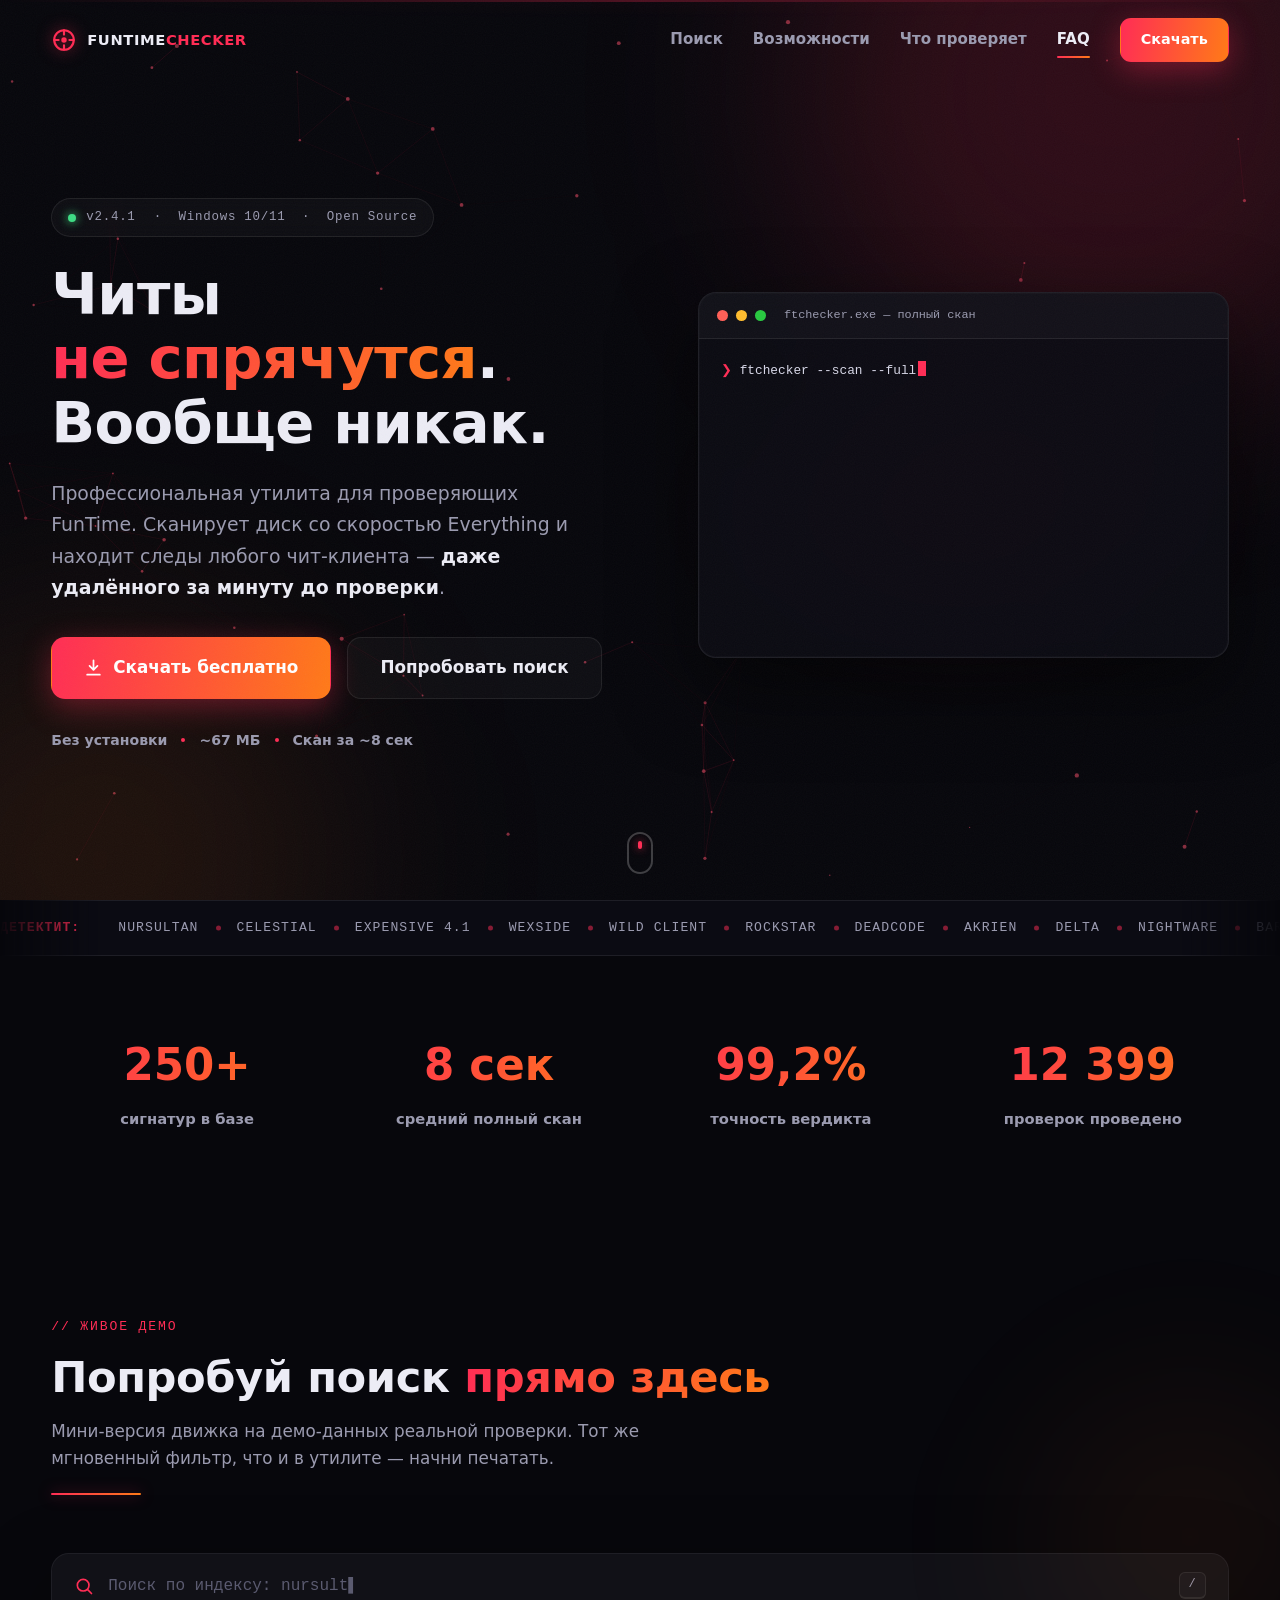
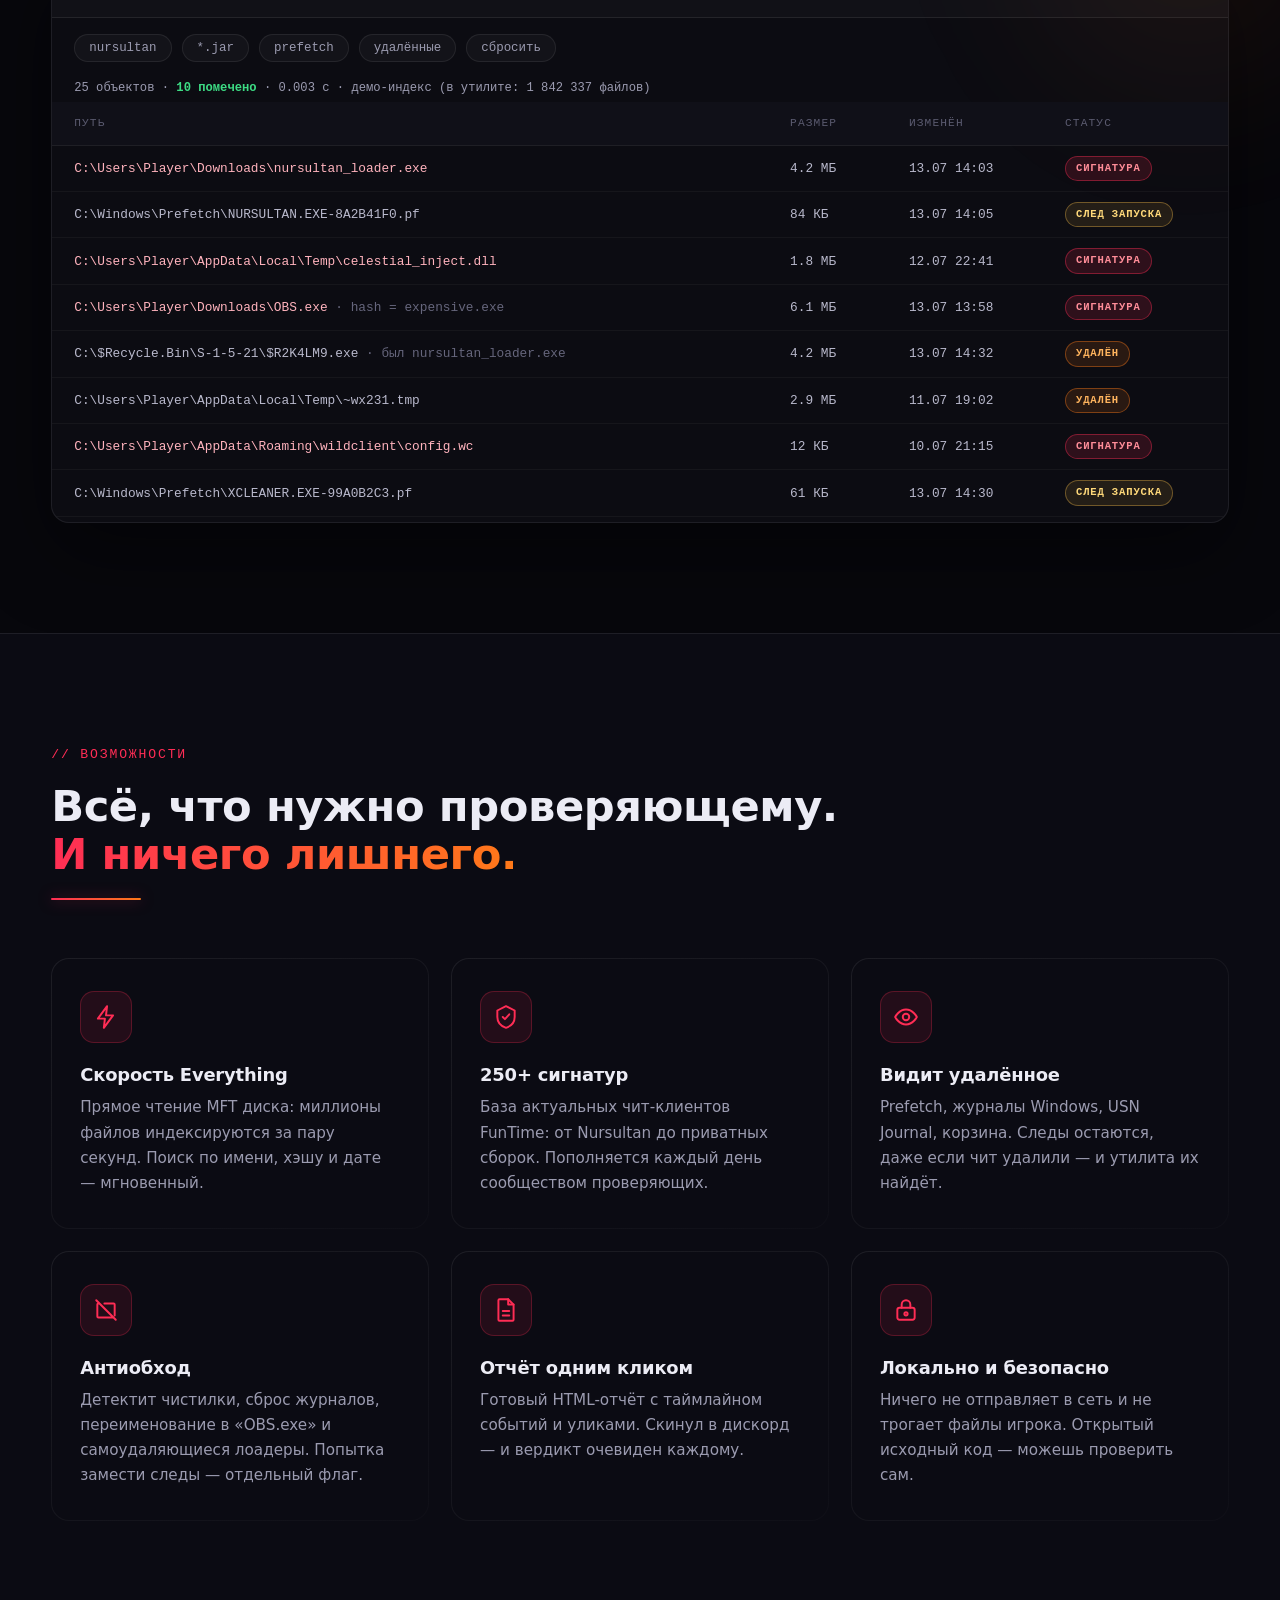
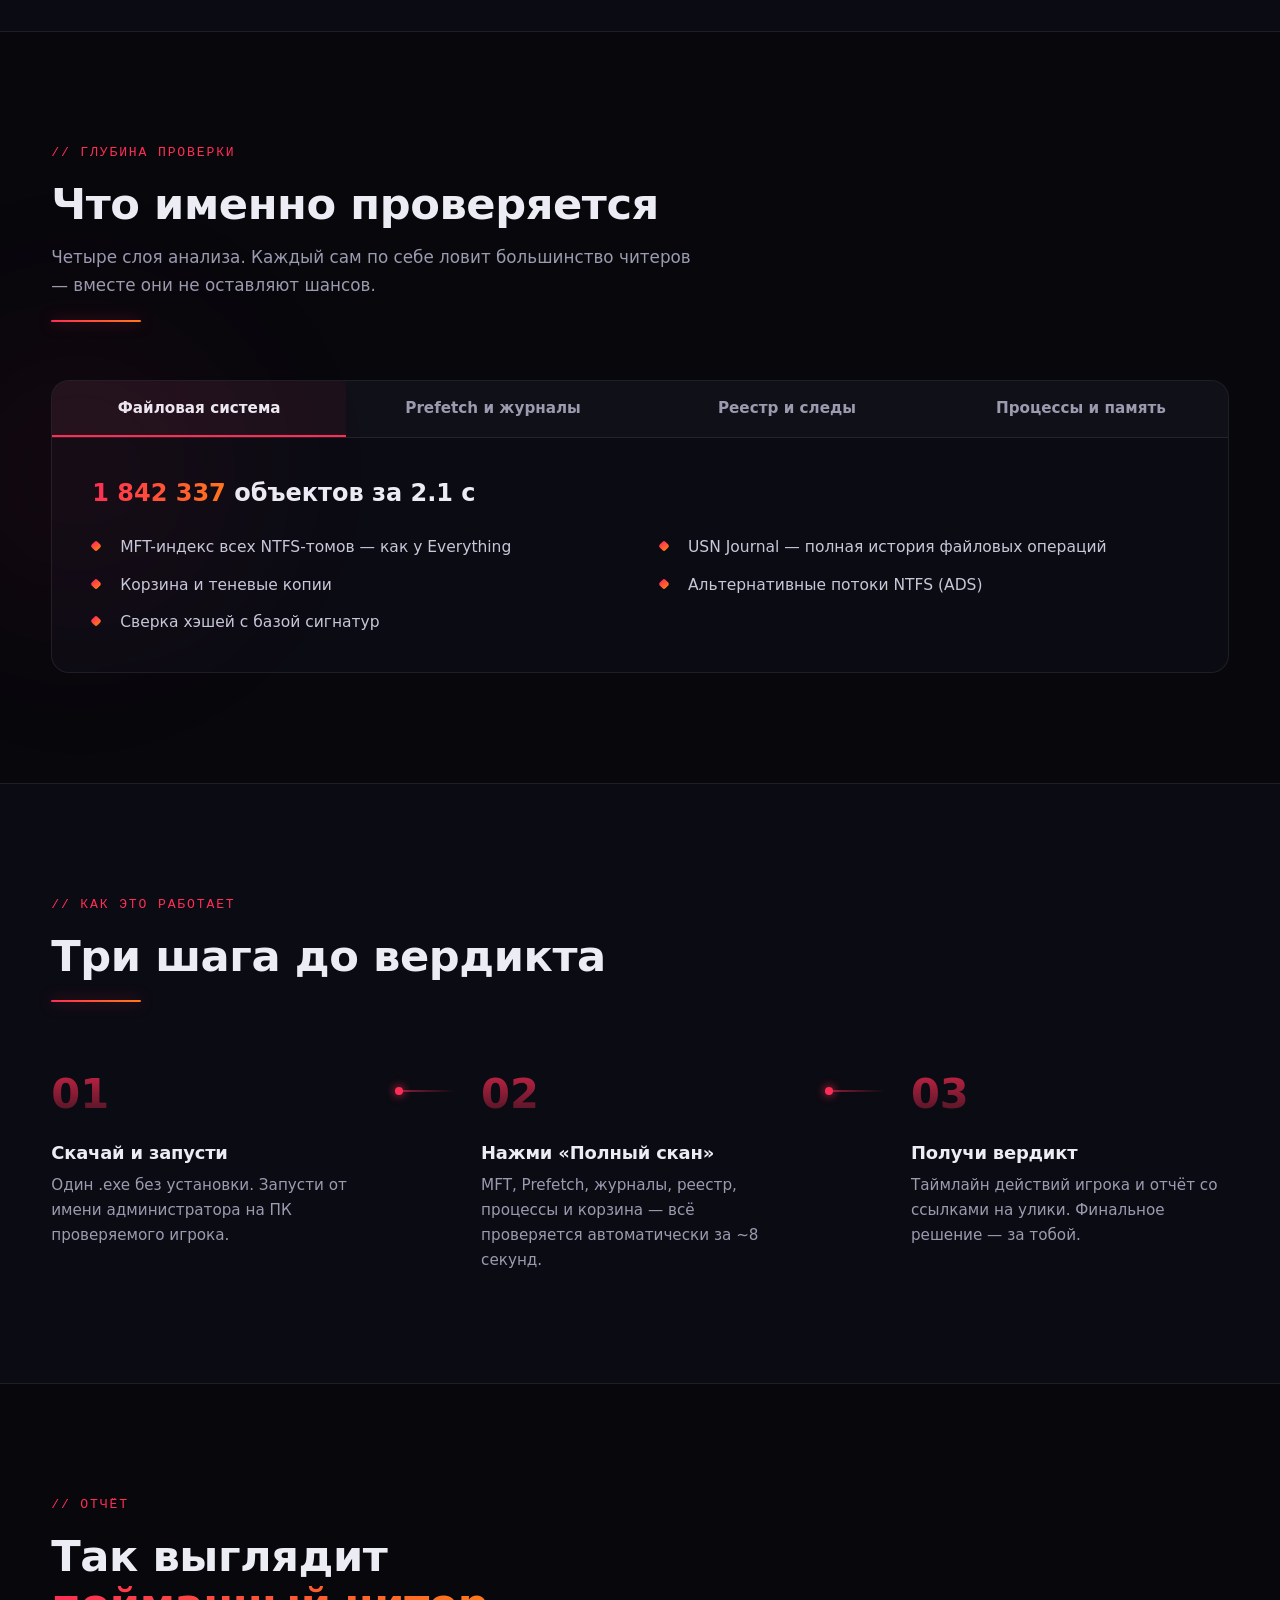
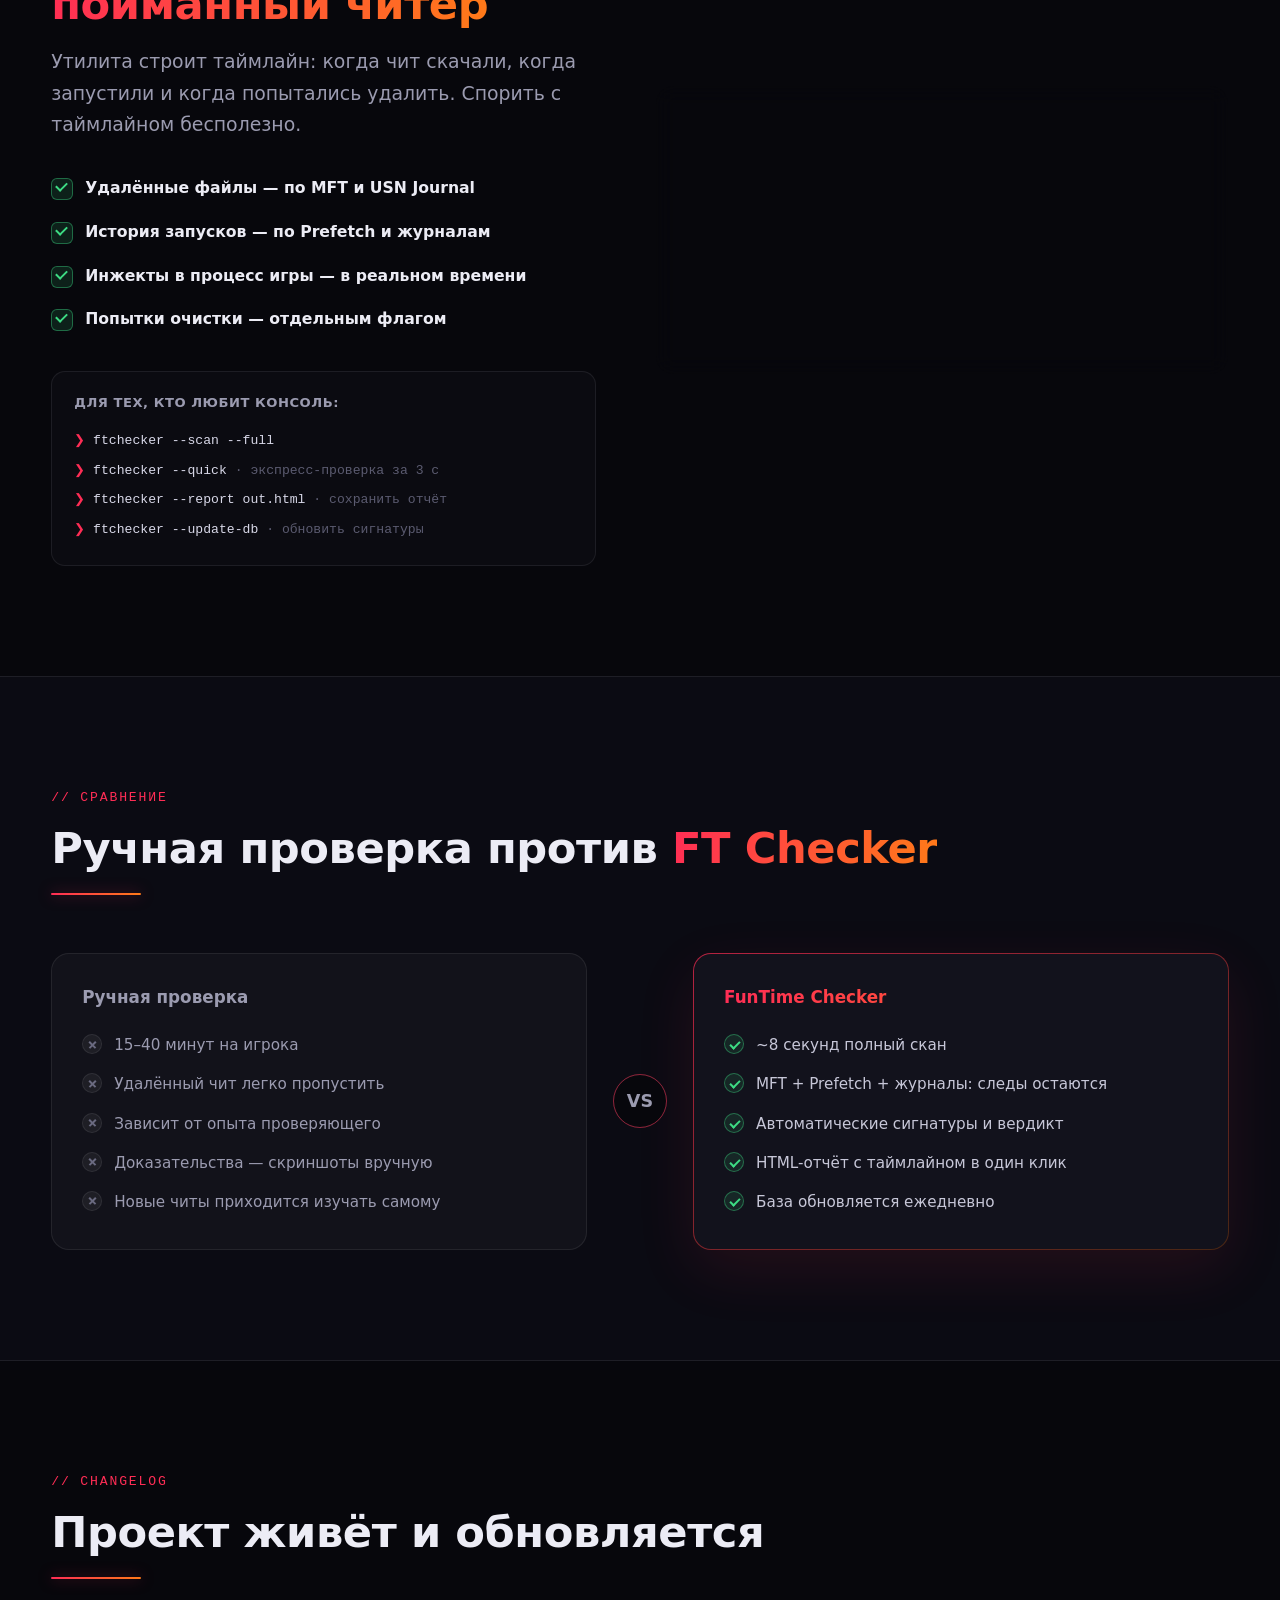
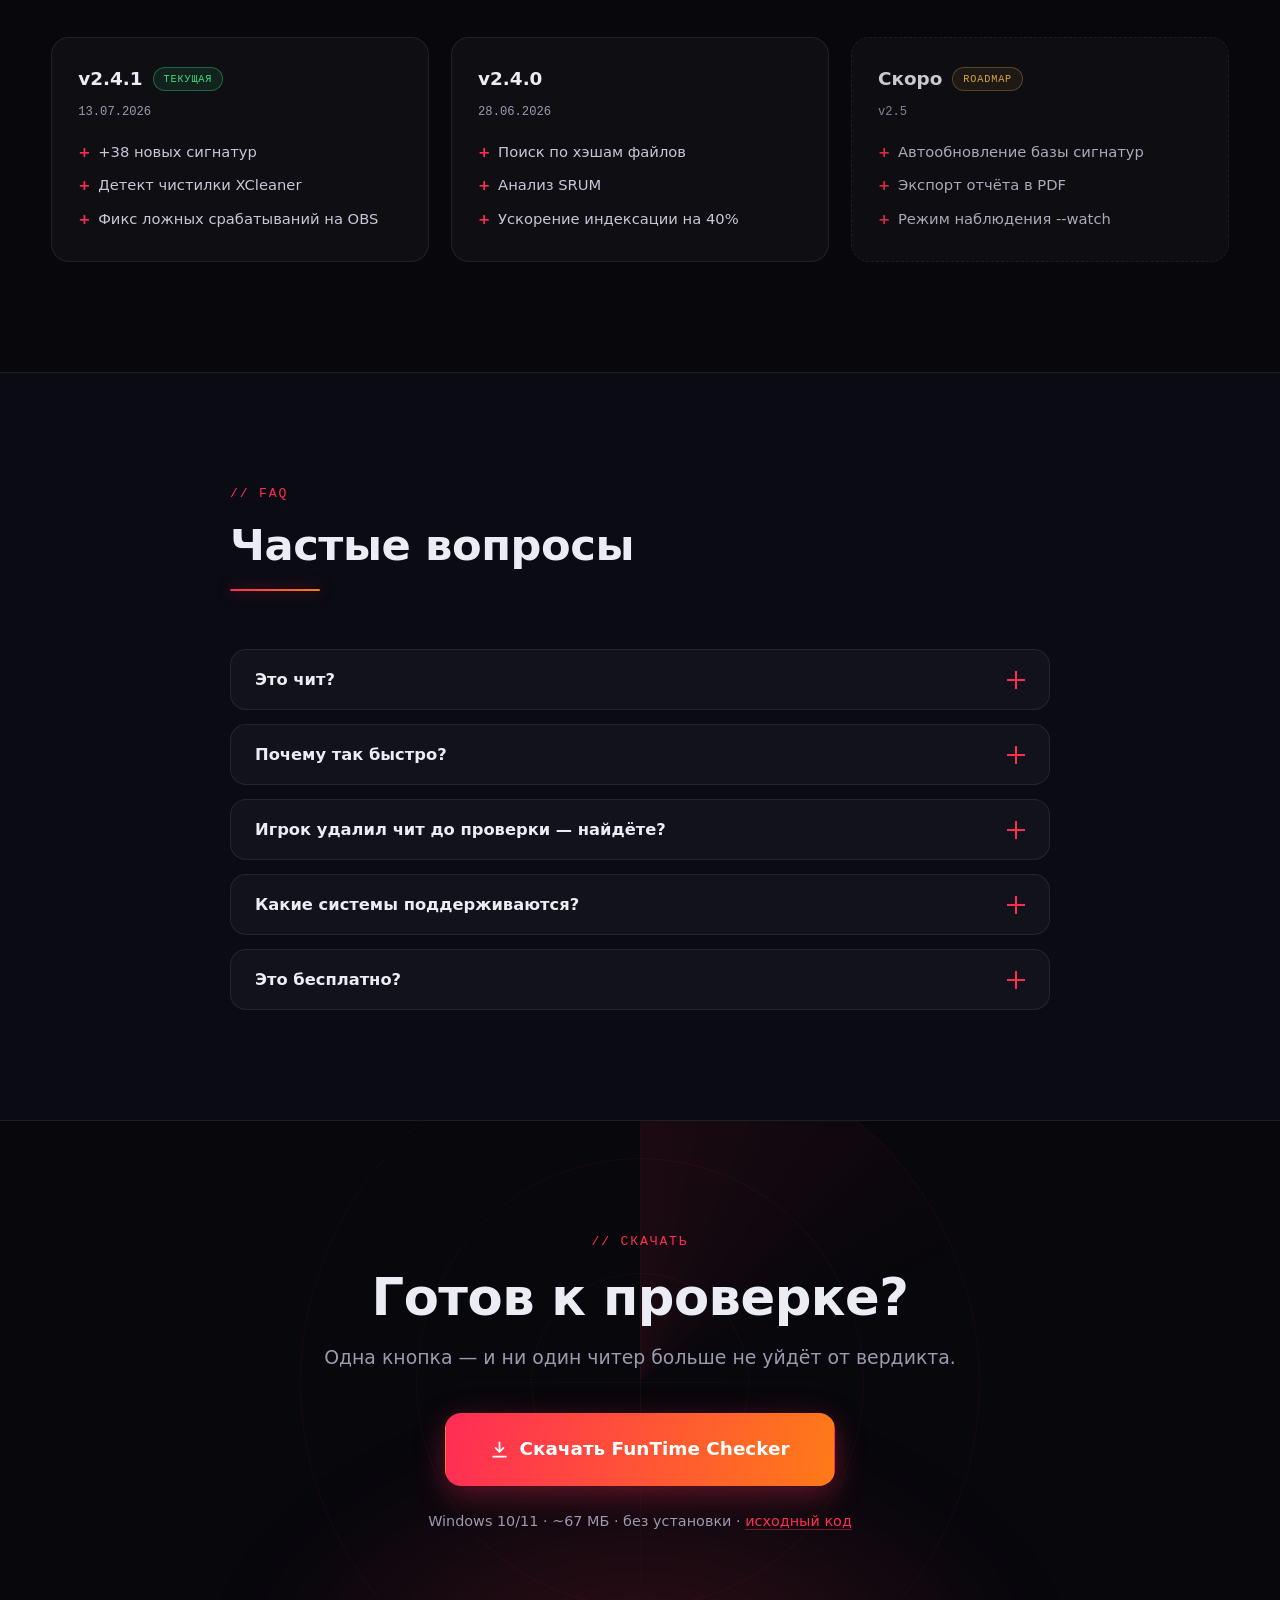
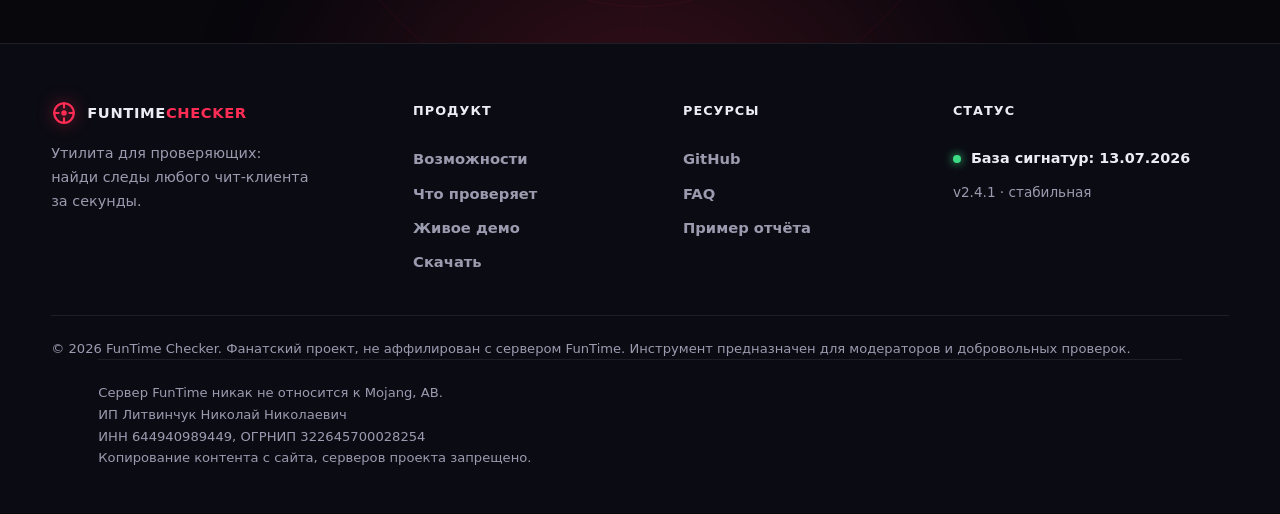
==== index.htm @ 8ea0e05b "Update index.htm" ====
﻿<!DOCTYPE html>
<html lang="ru">
<head>
  <meta charset="UTF-8">
  <meta name="viewport" content="width=device-width, initial-scale=1.0">
  <title>FunTime Checker — найди любой чит за секунды</title>
  <meta name="description" content="Профессиональная утилита для проверяющих FunTime. Сканирует диск со скоростью Everything и находит следы любого чит-клиента — даже удалённого.">
  <meta name="theme-color" content="#07070c">
  <meta property="og:title" content="FunTime Checker — найди любой чит за секунды">
  <meta property="og:description" content="Утилита для проверок на FunTime: MFT-индекс, Prefetch, журналы, 250+ сигнатур чит-клиентов. Полный скан за ~8 секунд.">
  <meta property="og:type" content="website">
  <meta name="twitter:card" content="summary">
  <meta name="twitter:title" content="FunTime Checker">
  <meta name="twitter:description" content="Найди любой чит за секунды. Утилита для проверяющих FunTime.">
  <link rel="icon" href="data:image/svg+xml,%3Csvg xmlns='http://www.w3.org/2000/svg' viewBox='0 0 24 24' fill='none' stroke='%23ff2d55' stroke-width='2'%3E%3Ccircle cx='12' cy='12' r='9'/%3E%3Cpath d='M12 3v4M12 17v4M3 12h4M17 12h4'/%3E%3Ccircle cx='12' cy='12' r='1.5' fill='%23ff2d55'/%3E%3C/svg%3E">
  <link rel="preconnect" href="https://fonts.googleapis.com">
  <link rel="preconnect" href="https://fonts.gstatic.com" crossorigin="">
  <link href="css2?family=Unbounded:wght@500;700;900&family=Manrope:wght@400;500;600;700;800&family=JetBrains+Mono:wght@400;600&display=swap" rel="stylesheet">
  <link rel="stylesheet" href="assets/style.css">
  <script type="application/ld+json">
  {
    "@context": "https://schema.org",
    "@type": "SoftwareApplication",
    "name": "FunTime Checker",
    "operatingSystem": "Windows 10, Windows 11",
    "applicationCategory": "SecurityApplication",
    "offers": { "@type": "Offer", "price": "0", "priceCurrency": "USD" },
    "description": "Утилита для проверяющих FunTime: мгновенный поиск следов чит-клиентов по MFT, Prefetch, журналам Windows и реестру."
  }
  </script>
</head>
<body>

  <div class="progress" id="progress" aria-hidden="true"></div>
  <div class="cursor-glow" id="cursorGlow" aria-hidden="true"></div>
  <div class="noise" aria-hidden="true"></div>

  <!-- ================= NAV ================= -->
  <header class="nav" id="nav">
    <div class="container nav-inner">
      <a href="#top" class="logo" aria-label="FunTime Checker — на главную">
        <svg viewbox="0 0 24 24" fill="none" stroke="currentColor" stroke-width="2" stroke-linecap="round" aria-hidden="true">
          <circle cx="12" cy="12" r="9"></circle>
          <path d="M12 3v4M12 17v4M3 12h4M17 12h4"></path>
          <circle cx="12" cy="12" r="1.5" fill="currentColor"></circle>
        </svg>
        <span>FUNTIME<em>CHECKER</em></span>
      </a>
      <nav class="nav-links" id="navLinks" aria-label="Основная навигация">
        <a href="#search" data-spy="search">Поиск</a>
        <a href="#features" data-spy="features">Возможности</a>
        <a href="#coverage" data-spy="coverage">Что проверяет</a>
        <a href="#faq" data-spy="faq">FAQ</a>
        <a href="#download" class="btn btn-sm btn-primary">Скачать</a>
      </nav>
      <button class="burger" id="burger" aria-label="Открыть меню" aria-expanded="false"><span></span><span></span><span></span></button>
    </div>
  </header>

  <main>
    <!-- ================= HERO ================= -->
    <section class="hero" id="top">
      <canvas id="net" aria-hidden="true"></canvas>
      <div class="hero-glow hero-glow-1" aria-hidden="true"></div>
      <div class="hero-glow hero-glow-2" aria-hidden="true"></div>
      <div class="scanline" aria-hidden="true"></div>

      <div class="container hero-inner">
        <div class="hero-copy">
          <div class="badge reveal">
            <span class="badge-dot"></span>
            <span id="heroVer">v2.4.1</span> &nbsp;·&nbsp; Windows 10/11 &nbsp;·&nbsp; Open Source
          </div>
          <h1 class="reveal d1">Читы <span class="grad glitch" data-text="не спрячутся">не&nbsp;спрячутся</span>.<br>Вообще никак.</h1>
          <p class="lead reveal d2">
            Профессиональная утилита для проверяющих FunTime.
            Сканирует диск со скоростью Everything и находит следы
            любого чит-клиента — <b>даже удалённого за минуту до проверки</b>.
          </p>
          <div class="cta reveal d3">
            <a href="#download" class="btn btn-primary btn-lg magnetic">
              <svg viewbox="0 0 24 24" fill="none" stroke="currentColor" stroke-width="2.2" stroke-linecap="round" stroke-linejoin="round" aria-hidden="true"><path d="M12 3v12m0 0l-5-5m5 5l5-5M4 21h16"></path></svg>
              Скачать бесплатно
            </a>
            <a href="#search" class="btn btn-ghost btn-lg">Попробовать поиск</a>
          </div>
          <div class="hero-meta reveal d4">
            <span>Без установки</span><i></i><span>~67 МБ</span><i></i><span>Скан за ~8 сек</span>
          </div>
        </div>

        <div class="hero-term reveal rr d2">
          <div class="term tilt">
            <div class="term-bar">
              <span class="td td-r"></span><span class="td td-y"></span><span class="td td-g"></span>
              <span class="term-title">ftchecker.exe — полный скан</span>
            </div>
            <div class="term-body" id="termBody"></div>
          </div>
          <div class="term-shadow" aria-hidden="true"></div>
        </div>
      </div>

      <a href="#search" class="scroll-hint" aria-label="Листай вниз"><span></span></a>
    </section>

    <!-- ================= TICKER ================= -->
    <div class="ticker" aria-hidden="true">
      <div class="ticker-track">
        <div class="ticker-group">
          <b>ДЕТЕКТИТ:</b><span>Nursultan</span><span>Celestial</span><span>Expensive 4.1</span><span>Wexside</span><span>Wild Client</span><span>RockStar</span><span>DeadCode</span><span>Akrien</span><span>Delta</span><span>NightWare</span><span>Baritone</span><span>приватные сборки</span><span>DLL-инжекты</span><span>чистилки</span>
        </div>
        <div class="ticker-group">
          <b>ДЕТЕКТИТ:</b><span>Nursultan</span><span>Celestial</span><span>Expensive 4.1</span><span>Wexside</span><span>Wild Client</span><span>RockStar</span><span>DeadCode</span><span>Akrien</span><span>Delta</span><span>NightWare</span><span>Baritone</span><span>приватные сборки</span><span>DLL-инжекты</span><span>чистилки</span>
        </div>
      </div>
    </div>

    <!-- ================= STATS ================= -->
    <section class="stats">
      <div class="container stats-grid">
        <div class="stat reveal"><div class="stat-num"><span class="num" data-count="250">0</span>+</div><div class="stat-label">сигнатур в базе</div></div>
        <div class="stat reveal d1"><div class="stat-num"><span class="num" data-count="8">0</span> сек</div><div class="stat-label">средний полный скан</div></div>
        <div class="stat reveal d2"><div class="stat-num"><span class="num" data-count="99.2" data-decimals="1">0</span>%</div><div class="stat-label">точность вердикта</div></div>
        <div class="stat reveal d3"><div class="stat-num"><span class="num" data-count="12400">0</span></div><div class="stat-label">проверок проведено</div></div>
      </div>
    </section>

    <!-- ================= SEARCH DEMO ================= -->
    <section class="section" id="search">
      <div class="container">
        <div class="section-head reveal">
          <div class="eyebrow">// Живое демо</div>
          <h2>Попробуй поиск <span class="grad">прямо здесь</span></h2>
          <p class="section-sub">Мини-версия движка на демо-данных реальной проверки. Тот же мгновенный фильтр, что и в утилите — начни печатать.</p>
        </div>

        <div class="search-app reveal rs d1">
          <div class="sa-toolbar">
            <svg class="sa-ico" viewbox="0 0 24 24" fill="none" stroke="currentColor" stroke-width="2" stroke-linecap="round" aria-hidden="true"><circle cx="11" cy="11" r="7"></circle><path d="M21 21l-4.3-4.3"></path></svg>
            <input type="text" id="saInput" class="sa-input" placeholder="Поиск по индексу: nursultan, *.jar, prefetch…" autocomplete="off" spellcheck="false" aria-label="Поиск по демо-индексу">
            <span class="sa-kbd" aria-hidden="true">/</span>
          </div>
          <div class="sa-chips" role="group" aria-label="Быстрые фильтры">
            <button class="chip" data-q="nursultan">nursultan</button>
            <button class="chip" data-q="*.jar">*.jar</button>
            <button class="chip" data-q="prefetch">prefetch</button>
            <button class="chip" data-q=":удалённые">удалённые</button>
            <button class="chip" data-q="">сбросить</button>
          </div>
          <div class="sa-meta" id="saMeta" aria-live="polite"></div>
          <div class="sa-table-wrap">
            <table class="sa-table">
              <thead>
                <tr><th>Путь</th><th>Размер</th><th>Изменён</th><th>Статус</th></tr>
              </thead>
              <tbody id="saBody"></tbody>
            </table>
          </div>
          <div class="sa-empty" id="saEmpty" hidden="">Ничего не найдено. Читер бы обрадовался — но это демо.</div>
        </div>
      </div>
    </section>

    <!-- ================= FEATURES ================= -->
    <section class="section section-alt" id="features">
      <div class="container">
        <div class="section-head reveal">
          <div class="eyebrow">// Возможности</div>
          <h2>Всё, что нужно проверяющему.<br><span class="grad">И ничего лишнего.</span></h2>
        </div>
        <div class="grid grid-3">
          <article class="card tilt reveal">
            <div class="card-icon"><svg viewbox="0 0 24 24" fill="none" stroke="currentColor" stroke-width="1.8" stroke-linecap="round" stroke-linejoin="round" aria-hidden="true"><path d="M13 2L4.5 13.5H11L10 22l8.5-11.5H12L13 2z"></path></svg></div>
            <h3>Скорость Everything</h3>
            <p>Прямое чтение MFT диска: миллионы файлов индексируются за пару секунд. Поиск по имени, хэшу и дате — мгновенный.</p>
          </article>
          <article class="card tilt reveal d1">
            <div class="card-icon"><svg viewbox="0 0 24 24" fill="none" stroke="currentColor" stroke-width="1.8" stroke-linecap="round" stroke-linejoin="round" aria-hidden="true"><path d="M12 2l8 4v6c0 5-3.5 8.5-8 10-4.5-1.5-8-5-8-10V6l8-4z"></path><path d="M9 12l2 2 4-4.5"></path></svg></div>
            <h3>250+ сигнатур</h3>
            <p>База актуальных чит-клиентов FunTime: от Nursultan до приватных сборок. Пополняется каждый день сообществом проверяющих.</p>
          </article>
          <article class="card tilt reveal d2">
            <div class="card-icon"><svg viewbox="0 0 24 24" fill="none" stroke="currentColor" stroke-width="1.8" stroke-linecap="round" stroke-linejoin="round" aria-hidden="true"><path d="M2 12s3.5-7 10-7 10 7 10 7-3.5 7-10 7S2 12 2 12z"></path><circle cx="12" cy="12" r="3"></circle></svg></div>
            <h3>Видит удалённое</h3>
            <p>Prefetch, журналы Windows, USN Journal, корзина. Следы остаются, даже если чит удалили — и утилита их найдёт.</p>
          </article>
          <article class="card tilt reveal">
            <div class="card-icon"><svg viewbox="0 0 24 24" fill="none" stroke="currentColor" stroke-width="1.8" stroke-linecap="round" stroke-linejoin="round" aria-hidden="true"><path d="M3 3l18 18M10.5 6H19a1 1 0 011 1v10M6 6H5a1 1 0 00-1 1v11a1 1 0 001 1h13"></path></svg></div>
            <h3>Антиобход</h3>
            <p>Детектит чистилки, сброс журналов, переименование в «OBS.exe» и самоудаляющиеся лоадеры. Попытка замести следы — отдельный флаг.</p>
          </article>
          <article class="card tilt reveal d1">
            <div class="card-icon"><svg viewbox="0 0 24 24" fill="none" stroke="currentColor" stroke-width="1.8" stroke-linecap="round" stroke-linejoin="round" aria-hidden="true"><path d="M14 2H6a1 1 0 00-1 1v18a1 1 0 001 1h12a1 1 0 001-1V7l-5-5z"></path><path d="M14 2v5h5M9 13h6M9 17h6"></path></svg></div>
            <h3>Отчёт одним кликом</h3>
            <p>Готовый HTML-отчёт с таймлайном событий и уликами. Скинул в дискорд — и вердикт очевиден каждому.</p>
          </article>
          <article class="card tilt reveal d2">
            <div class="card-icon"><svg viewbox="0 0 24 24" fill="none" stroke="currentColor" stroke-width="1.8" stroke-linecap="round" stroke-linejoin="round" aria-hidden="true"><rect x="4" y="10" width="16" height="11" rx="2"></rect><path d="M8 10V7a4 4 0 018 0v3"></path><circle cx="12" cy="15.5" r="1.5"></circle></svg></div>
            <h3>Локально и безопасно</h3>
            <p>Ничего не отправляет в сеть и не трогает файлы игрока. Открытый исходный код — можешь проверить сам.</p>
          </article>
        </div>
      </div>
    </section>

    <!-- ================= COVERAGE (tabs) ================= -->
    <section class="section" id="coverage">
      <div class="container">
        <div class="section-head reveal">
          <div class="eyebrow">// Глубина проверки</div>
          <h2>Что именно проверяется</h2>
          <p class="section-sub">Четыре слоя анализа. Каждый сам по себе ловит большинство читеров — вместе они не оставляют шансов.</p>
        </div>

        <div class="tabs reveal rs d1">
          <div class="tabs-nav" role="tablist" aria-label="Слои проверки">
            <button class="tab-btn active" role="tab" aria-selected="true" data-tab="0">Файловая система</button>
            <button class="tab-btn" role="tab" aria-selected="false" data-tab="1">Prefetch и журналы</button>
            <button class="tab-btn" role="tab" aria-selected="false" data-tab="2">Реестр и следы</button>
            <button class="tab-btn" role="tab" aria-selected="false" data-tab="3">Процессы и память</button>
          </div>

          <div class="tab-panels">
            <div class="tab-panel active" role="tabpanel">
              <div class="tp-count"><span class="grad">1 842 337</span> объектов за 2.1 с</div>
              <ul class="tp-list">
                <li>MFT-индекс всех NTFS-томов — как у Everything</li>
                <li>USN Journal — полная история файловых операций</li>
                <li>Корзина и теневые копии</li>
                <li>Альтернативные потоки NTFS (ADS)</li>
                <li>Сверка хэшей с базой сигнатур</li>
              </ul>
            </div>
            <div class="tab-panel" role="tabpanel" hidden="">
              <div class="tp-count"><span class="grad">14 302</span> события</div>
              <ul class="tp-list">
                <li>Prefetch — что и когда запускалось</li>
                <li>Журналы событий Windows</li>
                <li>BAM/DAM — фоновая активность процессов</li>
                <li>SRUM — сетевая активность приложений</li>
                <li>Единый таймлайн активности игрока</li>
              </ul>
            </div>
            <div class="tab-panel" role="tabpanel" hidden="">
              <div class="tp-count"><span class="grad">3 812</span> ключей реестра</div>
              <ul class="tp-list">
                <li>ShimCache, AmCache, MuiCache</li>
                <li>UserAssist — запуски из проводника</li>
                <li>MRU-списки и Jump Lists</li>
                <li>Службы DPS / PcaSvc</li>
                <li>Автозагрузка и запланированные задачи</li>
              </ul>
            </div>
            <div class="tab-panel" role="tabpanel" hidden="">
              <div class="tp-count"><span class="grad">214</span> процессов</div>
              <ul class="tp-list">
                <li>Сканирование запущенных процессов</li>
                <li>Детект JNI-инжектов в javaw.exe</li>
                <li>Подозрительные модули и хуки</li>
                <li>Маскировка под системные имена</li>
                <li>Проверка цифровых подписей</li>
              </ul>
            </div>
          </div>
        </div>
      </div>
    </section>

    <!-- ================= HOW ================= -->
    <section class="section section-alt" id="how">
      <div class="container">
        <div class="section-head reveal">
          <div class="eyebrow">// Как это работает</div>
          <h2>Три шага до вердикта</h2>
        </div>
        <div class="steps">
          <div class="step reveal">
            <div class="step-num">01</div>
            <h3>Скачай и запусти</h3>
            <p>Один .exe без установки. Запусти от имени администратора на ПК проверяемого игрока.</p>
          </div>
          <div class="step-line" aria-hidden="true"></div>
          <div class="step reveal d1">
            <div class="step-num">02</div>
            <h3>Нажми «Полный скан»</h3>
            <p>MFT, Prefetch, журналы, реестр, процессы и корзина — всё проверяется автоматически за ~8 секунд.</p>
          </div>
          <div class="step-line" aria-hidden="true"></div>
          <div class="step reveal d2">
            <div class="step-num">03</div>
            <h3>Получи вердикт</h3>
            <p>Таймлайн действий игрока и отчёт со ссылками на улики. Финальное решение — за тобой.</p>
          </div>
        </div>
      </div>
    </section>

    <!-- ================= DEMO (timeline) ================= -->
    <section class="section" id="demo">
      <div class="container demo-grid">
        <div class="demo-copy reveal rl">
          <div class="eyebrow">// Отчёт</div>
          <h2>Так выглядит<br><span class="grad">пойманный читер</span></h2>
          <p class="lead">Утилита строит таймлайн: когда чит скачали, когда запустили и когда попытались удалить. Спорить с таймлайном бесполезно.</p>
          <ul class="checklist">
            <li>Удалённые файлы — по MFT и USN Journal</li>
            <li>История запусков — по Prefetch и журналам</li>
            <li>Инжекты в процесс игры — в реальном времени</li>
            <li>Попытки очистки — отдельным флагом</li>
          </ul>
          <div class="cli-hint">
            <div class="cli-hint-title">Для тех, кто любит консоль:</div>
            <code>ftchecker --scan --full</code>
            <code>ftchecker --quick <span>· экспресс-проверка за 3 с</span></code>
            <code>ftchecker --report out.html <span>· сохранить отчёт</span></code>
            <code>ftchecker --update-db <span>· обновить сигнатуры</span></code>
          </div>
        </div>
        <div class="reveal rr d1">
          <div class="term term-static tilt">
            <div class="term-bar">
              <span class="td td-r"></span><span class="td td-y"></span><span class="td td-g"></span>
              <span class="term-title">report_13-07-2026.html</span>
            </div>
            <div class="term-body">
              <div class="t-line t-dim">── ТАЙМЛАЙН ПРОВЕРКИ ──────────────</div>
              <div class="t-line t-ok">13:58:02&nbsp; загружен&nbsp; loader_x.exe (browser)</div>
              <div class="t-line t-warn">14:05:11&nbsp; запуск&nbsp;&nbsp;&nbsp; nursultan.exe</div>
              <div class="t-line t-warn">14:06:43&nbsp; инжект&nbsp;&nbsp;&nbsp; javaw.exe ← JNI</div>
              <div class="t-line t-err">14:31:55&nbsp; НАЧАЛО ПРОВЕРКИ</div>
              <div class="t-line t-warn">14:32:07&nbsp; удаление&nbsp; nursultan.exe</div>
              <div class="t-line t-warn">14:32:19&nbsp; очистка&nbsp;&nbsp; корзины</div>
              <div class="t-line t-err">ВЕРДИКТ: ЧИТ-КЛИЕНТ · уверенность 99.2%</div>
            </div>
          </div>
        </div>
      </div>
    </section>

    <!-- ================= COMPARE ================= -->
    <section class="section section-alt" id="compare">
      <div class="container">
        <div class="section-head reveal">
          <div class="eyebrow">// Сравнение</div>
          <h2>Ручная проверка против <span class="grad">FT Checker</span></h2>
        </div>
        <div class="compare reveal rs d1">
          <div class="cmp-col cmp-manual">
            <div class="cmp-head">Ручная проверка</div>
            <ul>
              <li><i class="x"></i>15–40 минут на игрока</li>
              <li><i class="x"></i>Удалённый чит легко пропустить</li>
              <li><i class="x"></i>Зависит от опыта проверяющего</li>
              <li><i class="x"></i>Доказательства — скриншоты вручную</li>
              <li><i class="x"></i>Новые читы приходится изучать самому</li>
            </ul>
          </div>
          <div class="cmp-vs" aria-hidden="true">VS</div>
          <div class="cmp-col cmp-ft">
            <div class="cmp-head">FunTime Checker</div>
            <ul>
              <li><i class="v"></i>~8 секунд полный скан</li>
              <li><i class="v"></i>MFT + Prefetch + журналы: следы остаются</li>
              <li><i class="v"></i>Автоматические сигнатуры и вердикт</li>
              <li><i class="v"></i>HTML-отчёт с таймлайном в один клик</li>
              <li><i class="v"></i>База обновляется ежедневно</li>
            </ul>
          </div>
        </div>
      </div>
    </section>

    <!-- ================= CHANGELOG ================= -->
    <section class="section changelog-sec">
      <div class="container">
        <div class="section-head reveal">
          <div class="eyebrow">// Changelog</div>
          <h2>Проект живёт и обновляется</h2>
        </div>
        <div class="changelog reveal d1">
          <div class="cl-item">
            <div class="cl-ver">v2.4.1 <span class="cl-tag">текущая</span></div>
            <div class="cl-date">13.07.2026</div>
            <ul><li>+38 новых сигнатур</li><li>Детект чистилки XCleaner</li><li>Фикс ложных срабатываний на OBS</li></ul>
          </div>
          <div class="cl-item">
            <div class="cl-ver">v2.4.0</div>
            <div class="cl-date">28.06.2026</div>
            <ul><li>Поиск по хэшам файлов</li><li>Анализ SRUM</li><li>Ускорение индексации на 40%</li></ul>
          </div>
          <div class="cl-item cl-soon">
            <div class="cl-ver">Скоро <span class="cl-tag cl-tag-soon">roadmap</span></div>
            <div class="cl-date">v2.5</div>
            <ul><li>Автообновление базы сигнатур</li><li>Экспорт отчёта в PDF</li><li>Режим наблюдения --watch</li></ul>
          </div>
        </div>
      </div>
    </section>

    <!-- ================= FAQ ================= -->
    <section class="section section-alt" id="faq">
      <div class="container container-narrow">
        <div class="section-head reveal">
          <div class="eyebrow">// FAQ</div>
          <h2>Частые вопросы</h2>
        </div>
        <div class="faq-list">
          <div class="faq-item reveal">
            <button class="faq-q" aria-expanded="false">Это чит?<span class="faq-x" aria-hidden="true"></span></button>
            <div class="faq-a"><p>Нет. FunTime Checker — инструмент <b>для проверяющих и модераторов</b>. Он ищет следы читов на ПК игрока во время проверки, а не помогает их скрывать.</p></div>
          </div>
          <div class="faq-item reveal">
            <button class="faq-q" aria-expanded="false">Почему так быстро?<span class="faq-x" aria-hidden="true"></span></button>
            <div class="faq-a"><p>Утилита читает главную файловую таблицу NTFS (MFT) напрямую — так же, как это делает Everything. Вместо обхода миллионов папок диск индексируется за пару секунд.</p></div>
          </div>
          <div class="faq-item reveal">
            <button class="faq-q" aria-expanded="false">Игрок удалил чит до проверки — найдёте?<span class="faq-x" aria-hidden="true"></span></button>
            <div class="faq-a"><p>В подавляющем большинстве случаев — да. Windows хранит следы в Prefetch, журналах событий, USN Journal и реестре. Удаление файла эти следы не стирает, а сама попытка «почиститься» помечается отдельным флагом.</p></div>
          </div>
          <div class="faq-item reveal">
            <button class="faq-q" aria-expanded="false">Какие системы поддерживаются?<span class="faq-x" aria-hidden="true"></span></button>
            <div class="faq-a"><p>Windows 10 и Windows 11 (x64). Нужны права администратора — без них не прочитать MFT и журналы.</p></div>
          </div>
          <div class="faq-item reveal">
            <button class="faq-q" aria-expanded="false">Это бесплатно?<span class="faq-x" aria-hidden="true"></span></button>
            <div class="faq-a"><p>Да, Daz0r сделал полностью бесплатно. Исходный код открыт на GitHub — можешь изучить, собрать сам и предложить свои сигнатуры в базу.</p></div>
          </div>
        </div>
      </div>
    </section>

    <!-- ================= DOWNLOAD ================= -->
    <section class="section dl" id="download">
      <div class="dl-glow" aria-hidden="true"></div>
      <div class="radar" aria-hidden="true">
        <div class="radar-ring r1"></div>
        <div class="radar-ring r2"></div>
        <div class="radar-ring r3"></div>
        <div class="radar-beam"></div>
        <i class="radar-dot rd1"></i><i class="radar-dot rd2"></i><i class="radar-dot rd3"></i>
      </div>
      <div class="container dl-inner reveal">
        <div class="eyebrow">// Скачать</div>
        <h2>Готов к проверке?</h2>
        <p class="lead">Одна кнопка — и ни один читер больше не уйдёт от вердикта.</p>
        <a class="btn btn-primary btn-xl pulse magnetic" id="dlBtn" href="https://github.com/funtime-checker/funtime-checker.github.io/releases/FuntimeChecker-v2.4.exe" target="_blank" rel="noopener">
          <svg viewbox="0 0 24 24" fill="none" stroke="currentColor" stroke-width="2.2" stroke-linecap="round" stroke-linejoin="round" aria-hidden="true"><path d="M12 3v12m0 0l-5-5m5 5l5-5M4 21h16"></path></svg>
          Скачать FunTime Checker
        </a>
        <div class="dl-meta"><span id="dlInfo">Windows 10/11 · ~67 МБ · без установки</span> · <a href="https://github.com/funtime-cheker/funtime-cheker.github.io" target="_blank" rel="noopener">исходный код</a></div>
        <div class="dl-note" id="dlNote" hidden=""></div>
      </div>
    </section>
  </main>

  <!-- ================= FOOTER ================= -->
  <footer class="footer">
    <div class="container footer-grid">
      <div class="footer-brand">
        <a href="#top" class="logo">
          <svg viewbox="0 0 24 24" fill="none" stroke="currentColor" stroke-width="2" stroke-linecap="round" aria-hidden="true"><circle cx="12" cy="12" r="9"></circle><path d="M12 3v4M12 17v4M3 12h4M17 12h4"></path><circle cx="12" cy="12" r="1.5" fill="currentColor"></circle></svg>
          <span>FUNTIME<em>CHECKER</em></span>
        </a>
        <p>Утилита для проверяющих: найди следы любого чит-клиента за секунды.</p>
      </div>
      <nav class="footer-col" aria-label="Продукт">
        <div class="footer-title">Продукт</div>
        <a href="#features">Возможности</a>
        <a href="#coverage">Что проверяет</a>
        <a href="#search">Живое демо</a>
        <a href="#download">Скачать</a>
      </nav>
      <nav class="footer-col" aria-label="Ресурсы">
        <div class="footer-title">Ресурсы</div>
        <a href="github.com/funtime-cheker/funtime-cheker.github.io" target="_blank" rel="noopener">GitHub</a>
        <a href="#faq">FAQ</a>
        <a href="#demo">Пример отчёта</a>
      </nav>
      <div class="footer-col">
        <div class="footer-title">Статус</div>
        <div class="footer-status"><span class="badge-dot"></span> База сигнатур: 13.07.2026</div>
        <div class="footer-status-sub">v2.4.1 · стабильная</div>
      </div>
    </div>
    <div class="container footer-bottom">
      <p>© <span id="year"></span> FunTime Checker. Фанатский проект, не аффилирован с сервером FunTime. Инструмент предназначен для модераторов и добровольных проверок.</p>
     <div class="container footer-bottom">
      <p> <span id="year"></span>  Сервер FunTime никак не относится к Mojang, AB.</p>
      <p> <span id="year"></span>  ИП Литвинчук Николай Николаевич</p>
      <p> <span id="year"></span>  ИНН 644940989449, ОГРНИП 322645700028254</p>
      <p> <span id="year"></span>  Копирование контента с сайта, серверов проекта запрещено.</p>
      </div>
    </div>
  </footer>

  <script src="assets/app.js"></script>
</body>
</html>
---- assets/style.css ----
/* ============================================================
   FunTime Checker — landing styles
   ============================================================ */
:root {
  --bg: #07070c;
  --bg-2: #0b0b13;
  --panel: rgba(255, 255, 255, 0.03);
  --panel-2: rgba(255, 255, 255, 0.055);
  --stroke: rgba(255, 255, 255, 0.08);
  --text: #ececf5;
  --muted: #9b9bb0;
  --accent: #ff2d55;
  --accent-2: #ff7a18;
  --ok: #3ddc84;
  --warn: #ffc24b;
  --err: #ff4d5e;
  --grad: linear-gradient(100deg, var(--accent) 0%, var(--accent-2) 100%);
  --radius: 18px;
  --font-head: "Unbounded", system-ui, sans-serif;
  --font-body: "Manrope", system-ui, sans-serif;
  --font-mono: "JetBrains Mono", Consolas, monospace;
}

* { margin: 0; padding: 0; box-sizing: border-box; }

html { scroll-behavior: smooth; }

body {
  background: var(--bg);
  color: var(--text);
  font-family: var(--font-body);
  font-size: 17px;
  line-height: 1.65;
  overflow-x: hidden;
  -webkit-font-smoothing: antialiased;
}

::selection { background: rgba(255, 45, 85, 0.35); color: #fff; }

img, svg { display: block; }
a { color: inherit; text-decoration: none; }

.container { width: min(1180px, 92%); margin: 0 auto; }
.container-narrow { width: min(820px, 92%); }

h1, h2, h3 { font-family: var(--font-head); line-height: 1.12; letter-spacing: -0.01em; }
h2 { font-size: clamp(1.7rem, 3.6vw, 2.7rem); font-weight: 700; }
h3 { font-size: 1.12rem; font-weight: 600; }

.grad {
  background: var(--grad);
  -webkit-background-clip: text;
  background-clip: text;
  color: transparent;
}

.lead { color: var(--muted); font-size: clamp(1rem, 1.6vw, 1.18rem); }
.lead b { color: var(--text); }

/* ---------- overlays ---------- */
.progress {
  position: fixed; top: 0; left: 0; height: 2px; width: 0%;
  background: var(--grad); z-index: 200;
  box-shadow: 0 0 12px rgba(255, 45, 85, 0.8);
}

.cursor-glow {
  position: fixed; top: 0; left: 0; width: 560px; height: 560px;
  margin: -280px 0 0 -280px; pointer-events: none; z-index: 1;
  background: radial-gradient(circle, rgba(255, 45, 85, 0.07) 0%, transparent 62%);
  opacity: 0; transition: opacity 0.5s;
}
body.has-mouse .cursor-glow { opacity: 1; }

.noise {
  position: fixed; inset: 0; pointer-events: none; z-index: 90; opacity: 0.035;
  background-image: url("data:image/svg+xml,%3Csvg xmlns='http://www.w3.org/2000/svg' width='160' height='160'%3E%3Cfilter id='n'%3E%3CfeTurbulence type='fractalNoise' baseFrequency='0.9' numOctaves='2'/%3E%3C/filter%3E%3Crect width='100%25' height='100%25' filter='url(%23n)'/%3E%3C/svg%3E");
}

/* ---------- nav ---------- */
.nav {
  position: fixed; top: 0; left: 0; right: 0; z-index: 100;
  padding: 18px 0; transition: padding 0.3s, background 0.3s, box-shadow 0.3s;
}
.nav.scrolled {
  padding: 10px 0;
  background: rgba(7, 7, 12, 0.72);
  backdrop-filter: blur(16px);
  -webkit-backdrop-filter: blur(16px);
  box-shadow: 0 1px 0 var(--stroke);
}
.nav-inner { display: flex; align-items: center; justify-content: space-between; }

.logo { display: flex; align-items: center; gap: 10px; font-family: var(--font-head); font-weight: 700; font-size: 0.92rem; letter-spacing: 0.04em; }
.logo svg { width: 26px; height: 26px; color: var(--accent); filter: drop-shadow(0 0 8px rgba(255, 45, 85, 0.6)); }
.logo em { font-style: normal; color: var(--accent); }

.nav-links { display: flex; align-items: center; gap: 30px; }
.nav-links a:not(.btn) {
  font-weight: 600; font-size: 0.94rem; color: var(--muted);
  transition: color 0.2s; position: relative; white-space: nowrap;
}
.nav-links a:not(.btn)::after {
  content: ""; position: absolute; left: 0; bottom: -6px; height: 2px; width: 0;
  background: var(--grad); transition: width 0.25s; border-radius: 2px;
}
.nav-links a:not(.btn):hover { color: var(--text); }
.nav-links a:not(.btn):hover::after { width: 100%; }

.burger { display: none; background: none; border: 0; cursor: pointer; padding: 6px; }
.burger span { display: block; width: 24px; height: 2px; background: var(--text); margin: 5px 0; border-radius: 2px; transition: transform 0.3s, opacity 0.3s; }
.burger.open span:nth-child(1) { transform: translateY(7px) rotate(45deg); }
.burger.open span:nth-child(2) { opacity: 0; }
.burger.open span:nth-child(3) { transform: translateY(-7px) rotate(-45deg); }

/* ---------- buttons ---------- */
.btn {
  display: inline-flex; align-items: center; gap: 10px;
  font-family: var(--font-body); font-weight: 700; font-size: 1rem;
  padding: 14px 28px; border-radius: 14px; border: 1px solid transparent;
  cursor: pointer; position: relative; overflow: hidden;
  transition: transform 0.2s, box-shadow 0.3s, background 0.3s, border-color 0.3s;
  white-space: nowrap;
}
.btn svg { width: 19px; height: 19px; }
.btn-sm { padding: 9px 20px; font-size: 0.9rem; border-radius: 11px; }
.btn-lg { padding: 16px 32px; font-size: 1.05rem; }
.btn-xl { padding: 20px 44px; font-size: 1.15rem; border-radius: 16px; }

.btn-primary {
  background: var(--grad); color: #fff;
  box-shadow: 0 8px 30px rgba(255, 45, 85, 0.35);
}
.btn-primary::before {
  content: ""; position: absolute; top: 0; left: -80%;
  width: 50%; height: 100%; transform: skewX(-24deg);
  background: linear-gradient(90deg, transparent, rgba(255, 255, 255, 0.35), transparent);
  transition: left 0.55s ease;
}
.btn-primary:hover { transform: translateY(-3px); box-shadow: 0 14px 42px rgba(255, 45, 85, 0.5); }
.btn-primary:hover::before { left: 130%; }

.btn-ghost { border-color: var(--stroke); color: var(--text); background: var(--panel); }
.btn-ghost:hover { border-color: rgba(255, 45, 85, 0.5); background: var(--panel-2); transform: translateY(-3px); }

.pulse { animation: pulse 2.6s ease-in-out infinite; }
@keyframes pulse {
  0%, 100% { box-shadow: 0 8px 30px rgba(255, 45, 85, 0.35), 0 0 0 0 rgba(255, 45, 85, 0.45); }
  50% { box-shadow: 0 8px 30px rgba(255, 45, 85, 0.35), 0 0 0 18px rgba(255, 45, 85, 0); }
}

/* ---------- hero ---------- */
.hero {
  position: relative; min-height: 100svh;
  display: flex; align-items: center;
  padding: 140px 0 90px; overflow: hidden;
}
#net { position: absolute; inset: 0; width: 100%; height: 100%; z-index: 0; }

.hero-glow { position: absolute; border-radius: 50%; filter: blur(110px); z-index: 0; }
.hero-glow-1 { width: 620px; height: 620px; top: -220px; right: -140px; background: rgba(255, 45, 85, 0.16); animation: drift 14s ease-in-out infinite alternate; }
.hero-glow-2 { width: 480px; height: 480px; bottom: -200px; left: -140px; background: rgba(255, 122, 24, 0.1); animation: drift 18s ease-in-out infinite alternate-reverse; }
@keyframes drift { from { transform: translate(0, 0) scale(1); } to { transform: translate(-50px, 40px) scale(1.12); } }

.scanline {
  position: absolute; left: 0; right: 0; top: 0; height: 2px; z-index: 2;
  background: linear-gradient(90deg, transparent, rgba(255, 45, 85, 0.55), transparent);
  filter: drop-shadow(0 0 8px rgba(255, 45, 85, 0.8));
  animation: scan 7s linear infinite; opacity: 0.5; pointer-events: none;
}
@keyframes scan { 0% { top: -2px; } 100% { top: 100%; } }

.hero-inner {
  position: relative; z-index: 3;
  display: grid; grid-template-columns: 1.05fr 0.95fr;
  gap: 60px; align-items: center;
}

.badge {
  display: inline-flex; align-items: center; gap: 10px;
  font-family: var(--font-mono); font-size: 0.78rem; letter-spacing: 0.06em;
  color: var(--muted); padding: 8px 16px; border-radius: 100px;
  border: 1px solid var(--stroke); background: var(--panel);
  backdrop-filter: blur(8px); margin-bottom: 26px;
}
.badge-dot { width: 8px; height: 8px; border-radius: 50%; background: var(--ok); box-shadow: 0 0 10px var(--ok); animation: blink 1.8s ease-in-out infinite; }
@keyframes blink { 50% { opacity: 0.35; } }

.hero h1 { font-size: clamp(2.1rem, 4.6vw, 3.6rem); font-weight: 900; margin-bottom: 22px; }
.hero .lead { max-width: 520px; margin-bottom: 34px; }

.cta { display: flex; gap: 16px; flex-wrap: wrap; margin-bottom: 30px; }

.hero-meta { display: flex; align-items: center; gap: 14px; color: var(--muted); font-size: 0.88rem; font-weight: 600; }
.hero-meta i { width: 4px; height: 4px; border-radius: 50%; background: var(--accent); }

/* ---------- terminal ---------- */
.hero-term { position: relative; }
.term {
  position: relative; z-index: 2;
  background: rgba(13, 13, 20, 0.92);
  border: 1px solid var(--stroke); border-radius: var(--radius);
  overflow: hidden; backdrop-filter: blur(10px);
  box-shadow: 0 30px 80px rgba(0, 0, 0, 0.6), 0 0 0 1px rgba(255, 255, 255, 0.02) inset;
}
.term-shadow {
  position: absolute; inset: 12% -6% -8% -6%; z-index: 1;
  background: radial-gradient(ellipse at center, rgba(255, 45, 85, 0.18), transparent 65%);
  filter: blur(30px);
}
.term-bar {
  display: flex; align-items: center; gap: 8px;
  padding: 13px 18px; border-bottom: 1px solid var(--stroke);
  background: rgba(255, 255, 255, 0.025);
}
.td { width: 11px; height: 11px; border-radius: 50%; }
.td-r { background: #ff5f57; } .td-y { background: #febc2e; } .td-g { background: #28c840; }
.term-title { margin-left: 10px; font-family: var(--font-mono); font-size: 0.74rem; color: var(--muted); }

.term-body {
  padding: 20px 22px; font-family: var(--font-mono);
  font-size: 0.8rem; line-height: 1.9; min-height: 318px;
}
.t-line { white-space: pre-wrap; word-break: break-word; }
.t-cmd { color: #d8d8e8; } .t-cmd::before { content: "❯ "; color: var(--accent); }
.t-dim { color: #66667c; }
.t-ok { color: var(--ok); }
.t-warn { color: var(--warn); }
.t-err { color: var(--err); font-weight: 600; text-shadow: 0 0 14px rgba(255, 77, 94, 0.5); }
.t-caret { display: inline-block; width: 8px; height: 15px; margin-left: 2px; vertical-align: -2px; background: var(--accent); animation: caret 0.9s steps(1) infinite; }
@keyframes caret { 50% { opacity: 0; } }

.term-static .term-body { min-height: 0; font-size: 0.82rem; }

/* ---------- ticker ---------- */
.ticker {
  border-top: 1px solid var(--stroke); border-bottom: 1px solid var(--stroke);
  background: var(--bg-2); overflow: hidden; padding: 16px 0;
  -webkit-mask-image: linear-gradient(90deg, transparent, #000 8%, #000 92%, transparent);
  mask-image: linear-gradient(90deg, transparent, #000 8%, #000 92%, transparent);
}
.ticker-track { display: flex; width: max-content; animation: ticker 34s linear infinite; }
.ticker:hover .ticker-track { animation-play-state: paused; }
@keyframes ticker { to { transform: translateX(-50%); } }
.ticker-group { display: flex; align-items: center; gap: 38px; padding-right: 38px; font-family: var(--font-mono); font-size: 0.82rem; letter-spacing: 0.08em; text-transform: uppercase; }
.ticker-group b { color: var(--accent); font-weight: 600; }
.ticker-group span { color: var(--muted); position: relative; }
.ticker-group span::after { content: ""; position: absolute; right: -22px; top: 50%; width: 5px; height: 5px; border-radius: 50%; background: rgba(255, 45, 85, 0.5); transform: translateY(-50%); }

/* ---------- stats ---------- */
.stats { padding: 74px 0; }
.stats-grid { display: grid; grid-template-columns: repeat(4, 1fr); gap: 30px; text-align: center; }
.stat-num { font-family: var(--font-head); font-weight: 700; font-size: clamp(1.9rem, 3.4vw, 2.8rem); background: var(--grad); -webkit-background-clip: text; background-clip: text; color: transparent; }
.stat-label { color: var(--muted); font-size: 0.92rem; margin-top: 6px; font-weight: 600; }

/* ---------- sections ---------- */
.section { padding: 110px 0; position: relative; }
.section-alt { background: var(--bg-2); border-top: 1px solid var(--stroke); border-bottom: 1px solid var(--stroke); }
.section-head { margin-bottom: 58px; }
.eyebrow { font-family: var(--font-mono); color: var(--accent); font-size: 0.82rem; letter-spacing: 0.14em; text-transform: uppercase; margin-bottom: 16px; }

/* ---------- cards ---------- */
.grid { display: grid; gap: 22px; }
.grid-3 { grid-template-columns: repeat(3, 1fr); }

.card {
  position: relative; padding: 32px 28px;
  background: linear-gradient(var(--bg-2), var(--bg-2)) padding-box,
              linear-gradient(150deg, var(--stroke), rgba(255, 255, 255, 0.02)) border-box;
  border: 1px solid transparent; border-radius: var(--radius);
  transition: transform 0.3s, box-shadow 0.3s, background 0.3s;
}
.card:hover {
  background: linear-gradient(#101019, #101019) padding-box,
              linear-gradient(150deg, rgba(255, 45, 85, 0.65), rgba(255, 122, 24, 0.15)) border-box;
  box-shadow: 0 24px 60px rgba(0, 0, 0, 0.5), 0 0 40px rgba(255, 45, 85, 0.08);
}
.card-icon {
  width: 52px; height: 52px; border-radius: 14px;
  display: grid; place-items: center; margin-bottom: 22px;
  background: rgba(255, 45, 85, 0.1); color: var(--accent);
  border: 1px solid rgba(255, 45, 85, 0.25);
  transition: transform 0.3s, box-shadow 0.3s;
}
.card:hover .card-icon { transform: scale(1.08) rotate(-4deg); box-shadow: 0 0 26px rgba(255, 45, 85, 0.35); }
.card-icon svg { width: 26px; height: 26px; }
.card h3 { margin-bottom: 10px; }
.card p { color: var(--muted); font-size: 0.95rem; }

/* ---------- steps ---------- */
.steps { display: grid; grid-template-columns: 1fr auto 1fr auto 1fr; gap: 26px; align-items: start; }
.step { text-align: left; }
.step-num {
  font-family: var(--font-head); font-weight: 900; font-size: 2.6rem;
  background: linear-gradient(180deg, rgba(255, 45, 85, 0.9), rgba(255, 45, 85, 0.1));
  -webkit-background-clip: text; background-clip: text; color: transparent;
  margin-bottom: 14px;
}
.step h3 { margin-bottom: 10px; }
.step p { color: var(--muted); font-size: 0.95rem; }
.step-line {
  margin-top: 30px; width: 60px; height: 2px; align-self: start;
  background: linear-gradient(90deg, rgba(255, 45, 85, 0.6), transparent);
  position: relative;
}
.step-line::after {
  content: ""; position: absolute; top: -3px; left: 0; width: 8px; height: 8px;
  border-radius: 50%; background: var(--accent);
  animation: dash 2.4s ease-in-out infinite;
  box-shadow: 0 0 10px var(--accent);
}
@keyframes dash { 0% { left: 0; opacity: 0; } 15% { opacity: 1; } 85% { opacity: 1; } 100% { left: 52px; opacity: 0; } }

/* ---------- demo ---------- */
.demo-grid { display: grid; grid-template-columns: 1fr 1.05fr; gap: 60px; align-items: center; }
.demo-copy h2 { margin-bottom: 18px; }
.demo-copy .lead { margin-bottom: 26px; }
.checklist { list-style: none; }
.checklist li { padding: 9px 0 9px 34px; position: relative; color: var(--text); font-weight: 600; font-size: 0.98rem; }
.checklist li::before {
  content: ""; position: absolute; left: 0; top: 12px; width: 20px; height: 20px;
  border-radius: 6px; background: rgba(61, 220, 132, 0.12);
  border: 1px solid rgba(61, 220, 132, 0.4);
}
.checklist li::after {
  content: ""; position: absolute; left: 5px; top: 16px; width: 9px; height: 5px;
  border-left: 2px solid var(--ok); border-bottom: 2px solid var(--ok);
  transform: rotate(-45deg);
}

/* ---------- faq ---------- */
.faq-list { display: grid; gap: 14px; }
.faq-item {
  border: 1px solid var(--stroke); border-radius: 16px;
  background: var(--panel); overflow: hidden; transition: border-color 0.3s, background 0.3s;
}
.faq-item.open { border-color: rgba(255, 45, 85, 0.4); background: var(--panel-2); }
.faq-q {
  width: 100%; display: flex; justify-content: space-between; align-items: center; gap: 16px;
  padding: 20px 24px; background: none; border: 0; cursor: pointer;
  color: var(--text); font-family: var(--font-body); font-size: 1.02rem; font-weight: 700; text-align: left;
}
.faq-x { position: relative; width: 18px; height: 18px; flex: none; }
.faq-x::before, .faq-x::after {
  content: ""; position: absolute; inset: 0; margin: auto; background: var(--accent);
  transition: transform 0.3s;
}
.faq-x::before { width: 18px; height: 2px; }
.faq-x::after { width: 2px; height: 18px; }
.faq-item.open .faq-x::after { transform: rotate(90deg); }
.faq-a { display: grid; grid-template-rows: 0fr; transition: grid-template-rows 0.35s ease; }
.faq-item.open .faq-a { grid-template-rows: 1fr; }
.faq-a p { overflow: hidden; padding: 0 24px; color: var(--muted); transition: padding 0.35s; }
.faq-item.open .faq-a p { padding: 0 24px 22px; }
.faq-a b { color: var(--text); }

/* ---------- download ---------- */
.dl { text-align: center; overflow: hidden; }
.dl-glow {
  position: absolute; left: 50%; bottom: -320px; width: 900px; height: 560px;
  transform: translateX(-50%); border-radius: 50%;
  background: radial-gradient(ellipse, rgba(255, 45, 85, 0.18), transparent 65%);
  filter: blur(40px); pointer-events: none;
}
.dl-inner { position: relative; }
.dl h2 { font-size: clamp(2rem, 4.4vw, 3.2rem); margin-bottom: 16px; }
.dl .lead { margin-bottom: 40px; }
.dl-meta { margin-top: 24px; color: var(--muted); font-size: 0.9rem; }
.dl-meta a { color: var(--accent); border-bottom: 1px solid rgba(255, 45, 85, 0.4); transition: border-color 0.2s; }
.dl-meta a:hover { border-color: var(--accent); }

/* ---------- footer ---------- */
.footer { border-top: 1px solid var(--stroke); background: var(--bg-2); }
.footer-grid {
  display: grid; grid-template-columns: 1.4fr 1fr 1fr 1.2fr;
  gap: 40px; padding: 56px 0 40px;
}
.footer-brand p { color: var(--muted); font-size: 0.9rem; margin-top: 16px; max-width: 260px; }
.footer-title { font-family: var(--font-head); font-size: 0.8rem; font-weight: 700; letter-spacing: 0.08em; text-transform: uppercase; color: var(--text); margin-bottom: 16px; }
.footer-col { display: flex; flex-direction: column; gap: 10px; }
.footer-col a { color: var(--muted); font-size: 0.92rem; font-weight: 600; transition: color 0.2s, transform 0.2s; width: fit-content; }
.footer-col a:hover { color: var(--accent); transform: translateX(3px); }
.footer-status { display: flex; align-items: center; gap: 10px; color: var(--text); font-size: 0.9rem; font-weight: 600; }
.footer-status-sub { color: var(--muted); font-size: 0.85rem; }
.footer-bottom { border-top: 1px solid var(--stroke); padding: 22px 0; }
.footer-bottom p { color: var(--muted); font-size: 0.82rem; }

/* ---------- section sub ---------- */
.section-sub { color: var(--muted); font-size: 1.05rem; max-width: 640px; margin-top: 16px; }

/* ---------- nav active ---------- */
.nav-links a.active:not(.btn) { color: var(--text); }
.nav-links a.active:not(.btn)::after { width: 100%; }

/* ---------- search app ---------- */
.search-app {
  border: 1px solid var(--stroke); border-radius: var(--radius);
  background: rgba(13, 13, 20, 0.85); overflow: hidden;
  box-shadow: 0 30px 80px rgba(0, 0, 0, 0.45);
}
.sa-toolbar {
  display: flex; align-items: center; gap: 14px;
  padding: 18px 22px; border-bottom: 1px solid var(--stroke);
  background: rgba(255, 255, 255, 0.02);
}
.sa-ico { width: 20px; height: 20px; color: var(--accent); flex: none; }
.sa-input {
  flex: 1; background: none; border: 0; outline: none;
  color: var(--text); font-family: var(--font-mono); font-size: 1rem;
  caret-color: var(--accent);
}
.sa-input::placeholder { color: #5b5b70; }
.sa-kbd {
  flex: none; font-family: var(--font-mono); font-size: 0.75rem; color: var(--muted);
  border: 1px solid var(--stroke); border-bottom-width: 2px; border-radius: 6px;
  padding: 2px 9px; background: var(--panel);
}
.sa-chips { display: flex; flex-wrap: wrap; gap: 10px; padding: 16px 22px 4px; }
.chip {
  font-family: var(--font-mono); font-size: 0.78rem; color: var(--muted);
  background: var(--panel); border: 1px solid var(--stroke); border-radius: 100px;
  padding: 6px 14px; cursor: pointer; transition: all 0.2s;
}
.chip:hover, .chip.active { color: #fff; border-color: rgba(255, 45, 85, 0.6); background: rgba(255, 45, 85, 0.12); }
.sa-meta { padding: 12px 22px 4px; font-family: var(--font-mono); font-size: 0.76rem; color: var(--muted); }
.sa-meta b { color: var(--ok); font-weight: 600; }
.sa-table-wrap { overflow-x: auto; max-height: 420px; overflow-y: auto; }
.sa-table { width: 100%; border-collapse: collapse; font-family: var(--font-mono); font-size: 0.8rem; }
.sa-table th {
  text-align: left; padding: 12px 22px; color: #5b5b70; font-weight: 400;
  font-size: 0.7rem; letter-spacing: 0.1em; text-transform: uppercase;
  border-bottom: 1px solid var(--stroke); position: sticky; top: 0;
  background: #101018; z-index: 2;
}
.sa-table td { padding: 10px 22px; border-bottom: 1px solid rgba(255, 255, 255, 0.04); color: #b9b9cc; white-space: nowrap; }
.sa-table tr { transition: background 0.15s; }
.sa-table tbody tr:hover { background: rgba(255, 45, 85, 0.05); }
.sa-table tr.row-sig td:first-child { color: #ffb3bd; }
.sa-table mark { background: rgba(255, 45, 85, 0.28); color: #fff; border-radius: 3px; padding: 0 1px; }
.sa-badge {
  display: inline-block; font-size: 0.66rem; font-weight: 600; letter-spacing: 0.08em;
  padding: 3px 10px; border-radius: 100px; white-space: nowrap;
}
.sa-badge.sig { color: #ff8d99; background: rgba(255, 45, 85, 0.14); border: 1px solid rgba(255, 45, 85, 0.4); }
.sa-badge.del { color: #ffb45e; background: rgba(255, 122, 24, 0.12); border: 1px solid rgba(255, 122, 24, 0.4); }
.sa-badge.trace { color: #ffd97a; background: rgba(255, 194, 75, 0.1); border: 1px solid rgba(255, 194, 75, 0.35); }
.sa-badge.ok { color: #7e7e94; background: rgba(255, 255, 255, 0.04); border: 1px solid var(--stroke); }
.sa-empty { padding: 40px 22px; text-align: center; color: var(--muted); font-family: var(--font-mono); font-size: 0.85rem; }

/* ---------- tabs ---------- */
.tabs { border: 1px solid var(--stroke); border-radius: var(--radius); background: var(--bg-2); overflow: hidden; }
.tabs-nav { display: flex; flex-wrap: wrap; border-bottom: 1px solid var(--stroke); background: rgba(255, 255, 255, 0.02); }
.tab-btn {
  flex: 1; min-width: 160px; padding: 18px 20px; background: none; border: 0; cursor: pointer;
  color: var(--muted); font-family: var(--font-body); font-weight: 700; font-size: 0.95rem;
  border-bottom: 2px solid transparent; transition: color 0.25s, border-color 0.25s, background 0.25s;
}
.tab-btn:hover { color: var(--text); background: rgba(255, 255, 255, 0.02); }
.tab-btn.active { color: var(--text); border-bottom-color: var(--accent); background: rgba(255, 45, 85, 0.05); }
.tab-panels { padding: 36px 40px; }
.tab-panel { animation: tabIn 0.35s ease; }
@keyframes tabIn { from { opacity: 0; transform: translateY(10px); } to { opacity: 1; transform: none; } }
.tp-count { font-family: var(--font-head); font-size: 1.5rem; font-weight: 700; margin-bottom: 22px; }
.tp-list { list-style: none; display: grid; grid-template-columns: repeat(2, 1fr); gap: 12px 40px; }
.tp-list li { position: relative; padding-left: 28px; color: #c7c7d8; font-size: 0.97rem; }
.tp-list li::before {
  content: ""; position: absolute; left: 0; top: 7px; width: 8px; height: 8px;
  border-radius: 2px; background: var(--grad); transform: rotate(45deg);
}

/* ---------- cli hint ---------- */
.cli-hint {
  margin-top: 30px; padding: 20px 22px; border: 1px solid var(--stroke);
  border-radius: 14px; background: rgba(13, 13, 20, 0.7);
}
.cli-hint-title { font-size: 0.82rem; font-weight: 700; color: var(--muted); margin-bottom: 12px; letter-spacing: 0.04em; text-transform: uppercase; }
.cli-hint code {
  display: block; font-family: var(--font-mono); font-size: 0.82rem; color: #d8d8e8;
  padding: 4px 0;
}
.cli-hint code::before { content: "❯ "; color: var(--accent); }
.cli-hint code span { color: #5b5b70; }

/* ---------- compare ---------- */
.compare { display: grid; grid-template-columns: 1fr auto 1fr; gap: 26px; align-items: stretch; }
.cmp-col { border-radius: var(--radius); padding: 30px 30px 34px; border: 1px solid var(--stroke); }
.cmp-manual { background: var(--panel); }
.cmp-ft {
  background: linear-gradient(#12121c, #12121c) padding-box,
              linear-gradient(150deg, rgba(255, 45, 85, 0.7), rgba(255, 122, 24, 0.25)) border-box;
  border: 1px solid transparent;
  box-shadow: 0 20px 60px rgba(255, 45, 85, 0.1);
}
.cmp-head { font-family: var(--font-head); font-weight: 700; font-size: 1.05rem; margin-bottom: 22px; }
.cmp-manual .cmp-head { color: var(--muted); }
.cmp-ft .cmp-head { background: var(--grad); -webkit-background-clip: text; background-clip: text; color: transparent; }
.cmp-col ul { list-style: none; display: grid; gap: 14px; }
.cmp-col li { display: flex; align-items: flex-start; gap: 12px; font-size: 0.95rem; color: #c7c7d8; }
.cmp-manual li { color: var(--muted); }
.cmp-col i { flex: none; width: 20px; height: 20px; border-radius: 50%; position: relative; margin-top: 1px; }
.cmp-col i.x { background: rgba(255, 255, 255, 0.05); border: 1px solid var(--stroke); }
.cmp-col i.x::before, .cmp-col i.x::after {
  content: ""; position: absolute; inset: 0; margin: auto; width: 9px; height: 1.6px;
  background: #6a6a80;
}
.cmp-col i.x::before { transform: rotate(45deg); }
.cmp-col i.x::after { transform: rotate(-45deg); }
.cmp-col i.v { background: rgba(61, 220, 132, 0.1); border: 1px solid rgba(61, 220, 132, 0.4); }
.cmp-col i.v::before {
  content: ""; position: absolute; left: 5px; top: 6px; width: 8px; height: 4px;
  border-left: 2px solid var(--ok); border-bottom: 2px solid var(--ok); transform: rotate(-45deg);
}
.cmp-vs {
  align-self: center; font-family: var(--font-head); font-weight: 900; font-size: 1.1rem;
  color: var(--muted); width: 54px; height: 54px; border-radius: 50%;
  display: grid; place-items: center; border: 1px solid var(--stroke); background: var(--bg);
}

/* ---------- changelog ---------- */
.changelog { display: grid; grid-template-columns: repeat(3, 1fr); gap: 22px; }
.cl-item {
  border: 1px solid var(--stroke); border-radius: var(--radius);
  padding: 26px 26px 30px; background: var(--panel);
  transition: transform 0.3s, border-color 0.3s;
}
.cl-item:hover { transform: translateY(-4px); border-color: rgba(255, 45, 85, 0.35); }
.cl-ver { font-family: var(--font-head); font-weight: 700; font-size: 1.15rem; display: flex; align-items: center; gap: 10px; flex-wrap: wrap; }
.cl-tag {
  font-family: var(--font-mono); font-size: 0.64rem; letter-spacing: 0.08em; text-transform: uppercase;
  color: var(--ok); background: rgba(61, 220, 132, 0.1); border: 1px solid rgba(61, 220, 132, 0.35);
  padding: 3px 10px; border-radius: 100px; font-weight: 400;
}
.cl-tag-soon { color: var(--warn); background: rgba(255, 194, 75, 0.08); border-color: rgba(255, 194, 75, 0.3); }
.cl-date { font-family: var(--font-mono); font-size: 0.76rem; color: var(--muted); margin: 8px 0 18px; }
.cl-item ul { list-style: none; display: grid; gap: 9px; }
.cl-item li { position: relative; padding-left: 20px; color: #c7c7d8; font-size: 0.92rem; }
.cl-item li::before { content: "+"; position: absolute; left: 0; color: var(--accent); font-weight: 700; }
.cl-soon { opacity: 0.85; border-style: dashed; }

/* ---------- focus & scrollbar ---------- */
:focus-visible { outline: 2px solid var(--accent); outline-offset: 3px; border-radius: 4px; }
.sa-input:focus-visible { outline: none; }
::-webkit-scrollbar { width: 11px; height: 11px; }
::-webkit-scrollbar-track { background: var(--bg); }
::-webkit-scrollbar-thumb { background: #26262f; border-radius: 6px; border: 3px solid var(--bg); }
::-webkit-scrollbar-thumb:hover { background: #3a3a46; }

/* ---------- reveal ---------- */
.reveal { opacity: 0; transform: translateY(28px); transition: opacity 0.7s ease, transform 0.7s cubic-bezier(0.2, 0.7, 0.3, 1); }
.reveal.in { opacity: 1; transform: none; }
.d1 { transition-delay: 0.1s; } .d2 { transition-delay: 0.2s; } .d3 { transition-delay: 0.3s; } .d4 { transition-delay: 0.4s; }

/* ---------- responsive ---------- */
@media (max-width: 1024px) {
  .hero-inner { grid-template-columns: 1fr; gap: 46px; }
  .hero { padding-top: 120px; }
  .hero .lead { max-width: 640px; }
  .grid-3 { grid-template-columns: repeat(2, 1fr); }
  .steps { grid-template-columns: 1fr; }
  .step-line { display: none; }
  .demo-grid { grid-template-columns: 1fr; gap: 40px; }
  .stats-grid { grid-template-columns: repeat(2, 1fr); gap: 38px; }
  .compare { grid-template-columns: 1fr; }
  .cmp-vs { justify-self: center; }
  .changelog { grid-template-columns: 1fr; }
  .footer-grid { grid-template-columns: 1fr 1fr; }
  .tp-list { grid-template-columns: 1fr; }
  .tab-panels { padding: 28px 26px; }
}

@media (max-width: 900px) {
  .burger { display: block; position: relative; z-index: 110; }
  .nav-links {
    position: fixed; top: 0; right: 0; bottom: 0; width: min(320px, 82vw);
    flex-direction: column; justify-content: center; gap: 34px;
    background: rgba(10, 10, 16, 0.96); backdrop-filter: blur(20px);
    transform: translateX(100%); transition: transform 0.35s cubic-bezier(0.2, 0.7, 0.3, 1);
    box-shadow: -30px 0 60px rgba(0, 0, 0, 0.5);
  }
  .nav-links.open { transform: none; }
  .nav-links a:not(.btn) { font-size: 1.15rem; }
}

@media (max-width: 820px) {
  .sa-table th:nth-child(2), .sa-table td:nth-child(2),
  .sa-table th:nth-child(3), .sa-table td:nth-child(3) { display: none; }
  .sa-table td:first-child { white-space: normal; word-break: break-all; }
}

@media (max-width: 680px) {
  .grid-3 { grid-template-columns: 1fr; }
  .footer-grid { grid-template-columns: 1fr; gap: 32px; }
  .btn-xl { padding: 17px 30px; font-size: 1rem; }
  .term-body { font-size: 0.72rem; padding: 16px; }
  .sa-table td, .sa-table th { padding-left: 14px; padding-right: 14px; }
  .sa-kbd { display: none; }
  .tab-btn { min-width: 50%; font-size: 0.85rem; padding: 14px 10px; }
  .cmp-col { padding: 24px 20px; }
}

/* ============================================================
   Extra animations
   ============================================================ */

/* --- reveal variants: слева, справа, с масштабом --- */
.reveal.rl { transform: translateX(-40px); }
.reveal.rr { transform: translateX(40px); }
.reveal.rs { transform: translateY(22px) scale(0.95); }
.reveal.in { transform: none; }

/* --- glitch на акцентном слове заголовка --- */
.glitch { position: relative; display: inline-block; }
.glitch::before, .glitch::after {
  content: attr(data-text);
  position: absolute; left: 0; top: 0; width: 100%; white-space: nowrap;
  background: var(--grad);
  -webkit-background-clip: text; background-clip: text; color: transparent;
  opacity: 0; pointer-events: none;
}
.glitch::before { animation: glitchA 5.2s infinite steps(1); }
.glitch::after { animation: glitchB 5.2s infinite steps(1); }
@keyframes glitchA {
  0%, 91% { opacity: 0; transform: none; clip-path: none; }
  92% { opacity: 0.85; transform: translate(-4px, -2px); clip-path: polygon(0 10%, 100% 10%, 100% 38%, 0 38%); }
  94% { opacity: 0.85; transform: translate(4px, 1px); clip-path: polygon(0 55%, 100% 55%, 100% 82%, 0 82%); }
  96%, 100% { opacity: 0; transform: none; }
}
@keyframes glitchB {
  0%, 92% { opacity: 0; transform: none; clip-path: none; }
  93% { opacity: 0.7; transform: translate(5px, 2px); clip-path: polygon(0 62%, 100% 62%, 100% 92%, 0 92%); }
  95% { opacity: 0.7; transform: translate(-5px, -1px); clip-path: polygon(0 4%, 100% 4%, 100% 30%, 0 30%); }
  96%, 100% { opacity: 0; transform: none; }
}

/* --- подчёркивание заголовков секций при появлении --- */
.section-head::after {
  content: ""; display: block; width: 0; height: 2px; margin-top: 20px;
  background: var(--grad); border-radius: 2px;
  box-shadow: 0 0 14px rgba(255, 45, 85, 0.5);
  transition: width 0.9s cubic-bezier(0.2, 0.7, 0.3, 1) 0.25s;
}
.section-head.in::after { width: 90px; }

/* --- блик, следующий за курсором, на карточках и терминалах --- */
.tilt::after {
  content: ""; position: absolute; inset: 0; border-radius: inherit; z-index: 3;
  background: radial-gradient(460px circle at var(--mx, 50%) var(--my, 50%), rgba(255, 255, 255, 0.07), transparent 46%);
  opacity: 0; transition: opacity 0.35s; pointer-events: none;
}
.tilt:hover::after { opacity: 1; }

/* --- прицел-логотип крутится при наведении --- */
.logo svg { transition: transform 0.5s cubic-bezier(0.3, 0.7, 0.3, 1.35); }
.logo:hover svg { transform: rotate(180deg); }

/* --- статистика: подъём и свечение цифр --- */
.stat { transition: transform 0.3s; }
.stat:hover { transform: translateY(-5px); }
.stat:hover .stat-num { filter: drop-shadow(0 0 14px rgba(255, 45, 85, 0.45)); }

/* --- пункты вкладок появляются каскадом --- */
.tabs.in .tab-panel.active .tp-list li { opacity: 0; animation: tabLi 0.45s cubic-bezier(0.2, 0.7, 0.3, 1) forwards; }
.tabs.in .tab-panel.active .tp-list li:nth-child(1) { animation-delay: 0.05s; }
.tabs.in .tab-panel.active .tp-list li:nth-child(2) { animation-delay: 0.1s; }
.tabs.in .tab-panel.active .tp-list li:nth-child(3) { animation-delay: 0.15s; }
.tabs.in .tab-panel.active .tp-list li:nth-child(4) { animation-delay: 0.2s; }
.tabs.in .tab-panel.active .tp-list li:nth-child(5) { animation-delay: 0.25s; }
.tabs.in .tab-panel.active .tp-list li:nth-child(6) { animation-delay: 0.3s; }
@keyframes tabLi { from { opacity: 0; transform: translateX(-14px); } to { opacity: 1; transform: none; } }

/* --- пульс вокруг кружка VS --- */
.cmp-vs { position: relative; }
.cmp-vs::after {
  content: ""; position: absolute; inset: -1px; border-radius: 50%;
  border: 1px solid rgba(255, 45, 85, 0.5);
  animation: vsPing 2.2s ease-out infinite;
}
@keyframes vsPing { 0% { transform: scale(1); opacity: 0.8; } 100% { transform: scale(1.9); opacity: 0; } }

/* --- индикатор «листай вниз» в hero --- */
.scroll-hint {
  position: absolute; left: 50%; bottom: 26px; margin-left: -13px;
  width: 26px; height: 42px; z-index: 4;
  border: 2px solid rgba(255, 255, 255, 0.22); border-radius: 14px;
  transition: border-color 0.3s;
}
.scroll-hint span {
  position: absolute; left: 50%; top: 7px; width: 4px; height: 8px; margin-left: -2px;
  border-radius: 3px; background: var(--accent);
  box-shadow: 0 0 8px rgba(255, 45, 85, 0.8);
  animation: wheel 1.8s ease-in-out infinite;
}
@keyframes wheel { 0% { transform: translateY(0); opacity: 1; } 70% { transform: translateY(16px); opacity: 0; } 100% { transform: translateY(0); opacity: 0; } }
.scroll-hint:hover { border-color: rgba(255, 45, 85, 0.6); }

/* --- мягкое свечение-аврора в секциях --- */
#search::before {
  content: ""; position: absolute; top: 6%; right: -180px; width: 540px; height: 540px;
  border-radius: 50%; pointer-events: none;
  background: radial-gradient(circle, rgba(255, 122, 24, 0.07), transparent 65%);
  filter: blur(50px);
  animation: drift 16s ease-in-out infinite alternate;
}
#coverage::before {
  content: ""; position: absolute; bottom: 4%; left: -200px; width: 560px; height: 560px;
  border-radius: 50%; pointer-events: none;
  background: radial-gradient(circle, rgba(255, 45, 85, 0.06), transparent 65%);
  filter: blur(50px);
  animation: drift 20s ease-in-out infinite alternate-reverse;
}

/* --- радар в секции скачивания --- */
.radar {
  position: absolute; left: 50%; top: 50%; width: 680px; height: 680px;
  transform: translate(-50%, -50%); pointer-events: none; opacity: 0.55;
}
.radar::before {
  content: ""; position: absolute; left: 50%; top: 0; bottom: 0; width: 1px;
  background: linear-gradient(180deg, transparent, rgba(255, 45, 85, 0.12), transparent);
}
.radar::after {
  content: ""; position: absolute; top: 50%; left: 0; right: 0; height: 1px;
  background: linear-gradient(90deg, transparent, rgba(255, 45, 85, 0.12), transparent);
}
.radar-ring { position: absolute; border: 1px solid rgba(255, 45, 85, 0.13); border-radius: 50%; }
.r1 { inset: 0; } .r2 { inset: 17%; } .r3 { inset: 34%; }
.radar-beam {
  position: absolute; inset: 0; border-radius: 50%;
  background: conic-gradient(from 0deg, rgba(255, 45, 85, 0.16), transparent 70deg);
  animation: radarSpin 5s linear infinite;
}
@keyframes radarSpin { to { transform: rotate(360deg); } }
.radar-dot {
  position: absolute; width: 7px; height: 7px; border-radius: 50%;
  background: var(--accent); box-shadow: 0 0 12px var(--accent);
  opacity: 0; animation: blipPing 5s infinite;
}
.rd1 { left: 62%; top: 30%; animation-delay: 0.9s; }
.rd2 { left: 30%; top: 62%; animation-delay: 3s; }
.rd3 { left: 72%; top: 58%; animation-delay: 4.2s; }
@keyframes blipPing {
  0%, 4% { opacity: 0; transform: scale(0.4); }
  8% { opacity: 1; transform: scale(1.25); }
  30% { opacity: 0.5; }
  55% { opacity: 0; transform: scale(0.9); }
  100% { opacity: 0; }
}

/* --- счётчик скачиваний под кнопкой --- */
.dl-note { margin-top: 14px; font-family: var(--font-mono); font-size: 0.8rem; color: var(--muted); }
.dl-note b { color: var(--ok); font-weight: 600; }

/* --- юридическая информация в подвале --- */
.footer-legal { display: flex; flex-wrap: wrap; gap: 6px 30px; margin-top: 12px; }
.footer-legal span { position: relative; color: #63637a; font-size: 0.76rem; }
.footer-legal span + span::before { content: "·"; position: absolute; left: -18px; color: #3a3a48; }

@media (max-width: 900px) {
  .scroll-hint { display: none; }
  .radar { width: 440px; height: 440px; opacity: 0.35; }
}

/* ---------- reduced motion ---------- */
@media (prefers-reduced-motion: reduce) {
  html { scroll-behavior: auto; }
  *, *::before, *::after { animation-duration: 0.001s !important; animation-iteration-count: 1 !important; transition-duration: 0.001s !important; }
  .reveal { opacity: 1; transform: none; }
  .scanline, .cursor-glow, .glitch::before, .glitch::after, .scroll-hint, .radar-beam { display: none; }
  .tabs.in .tab-panel.active .tp-list li { opacity: 1; animation: none; }
}
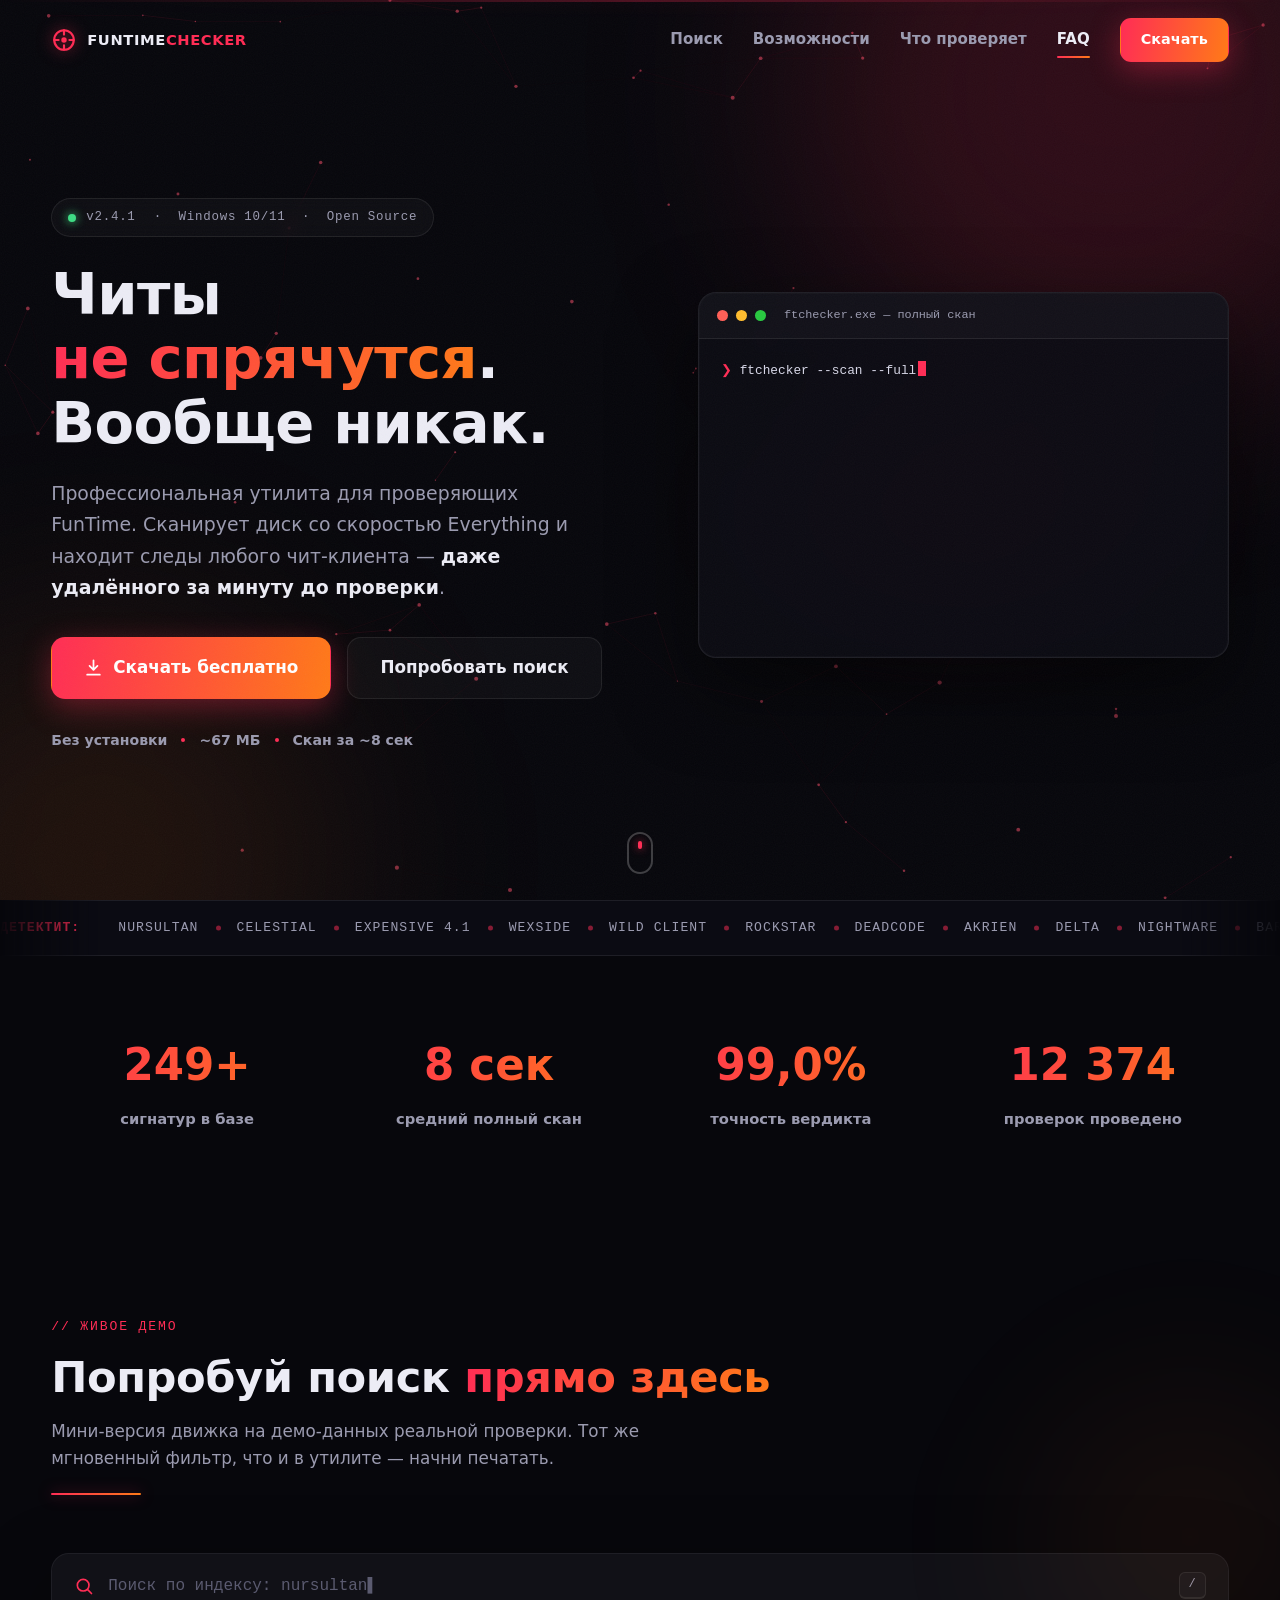
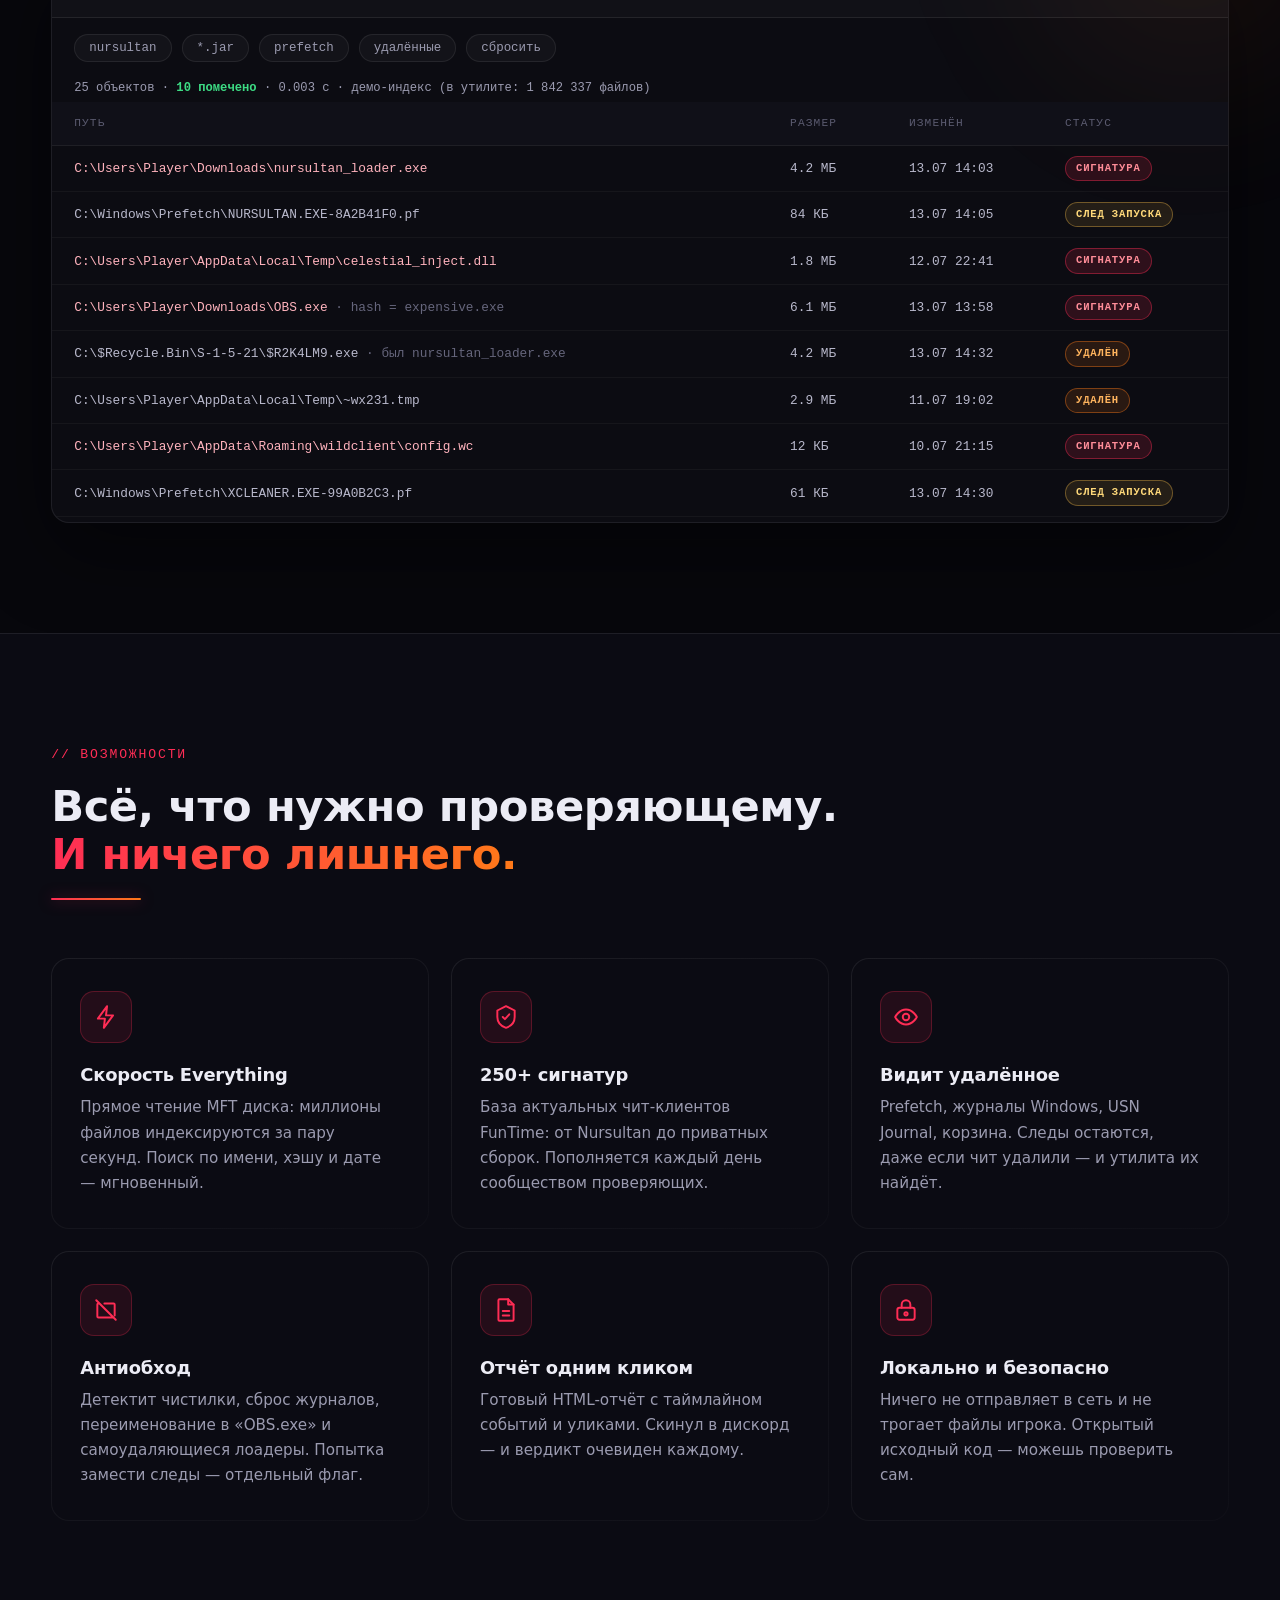
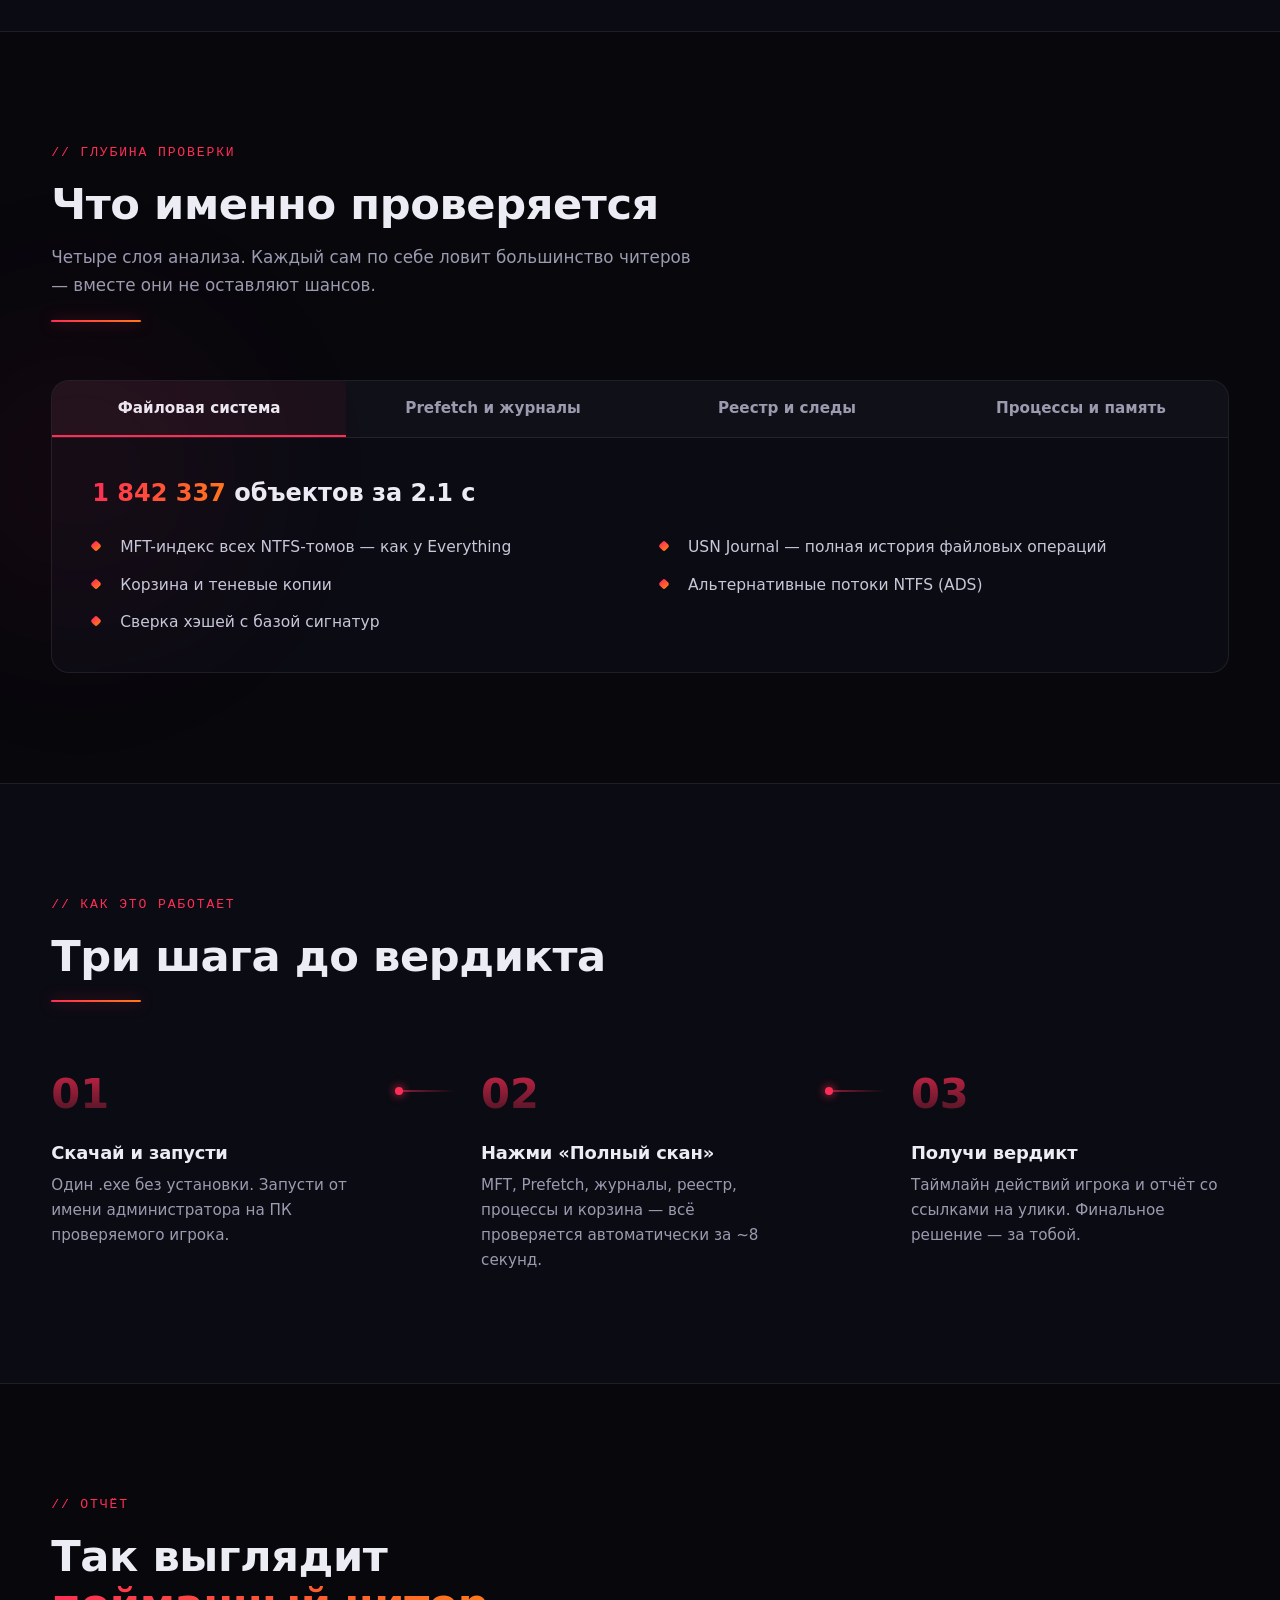
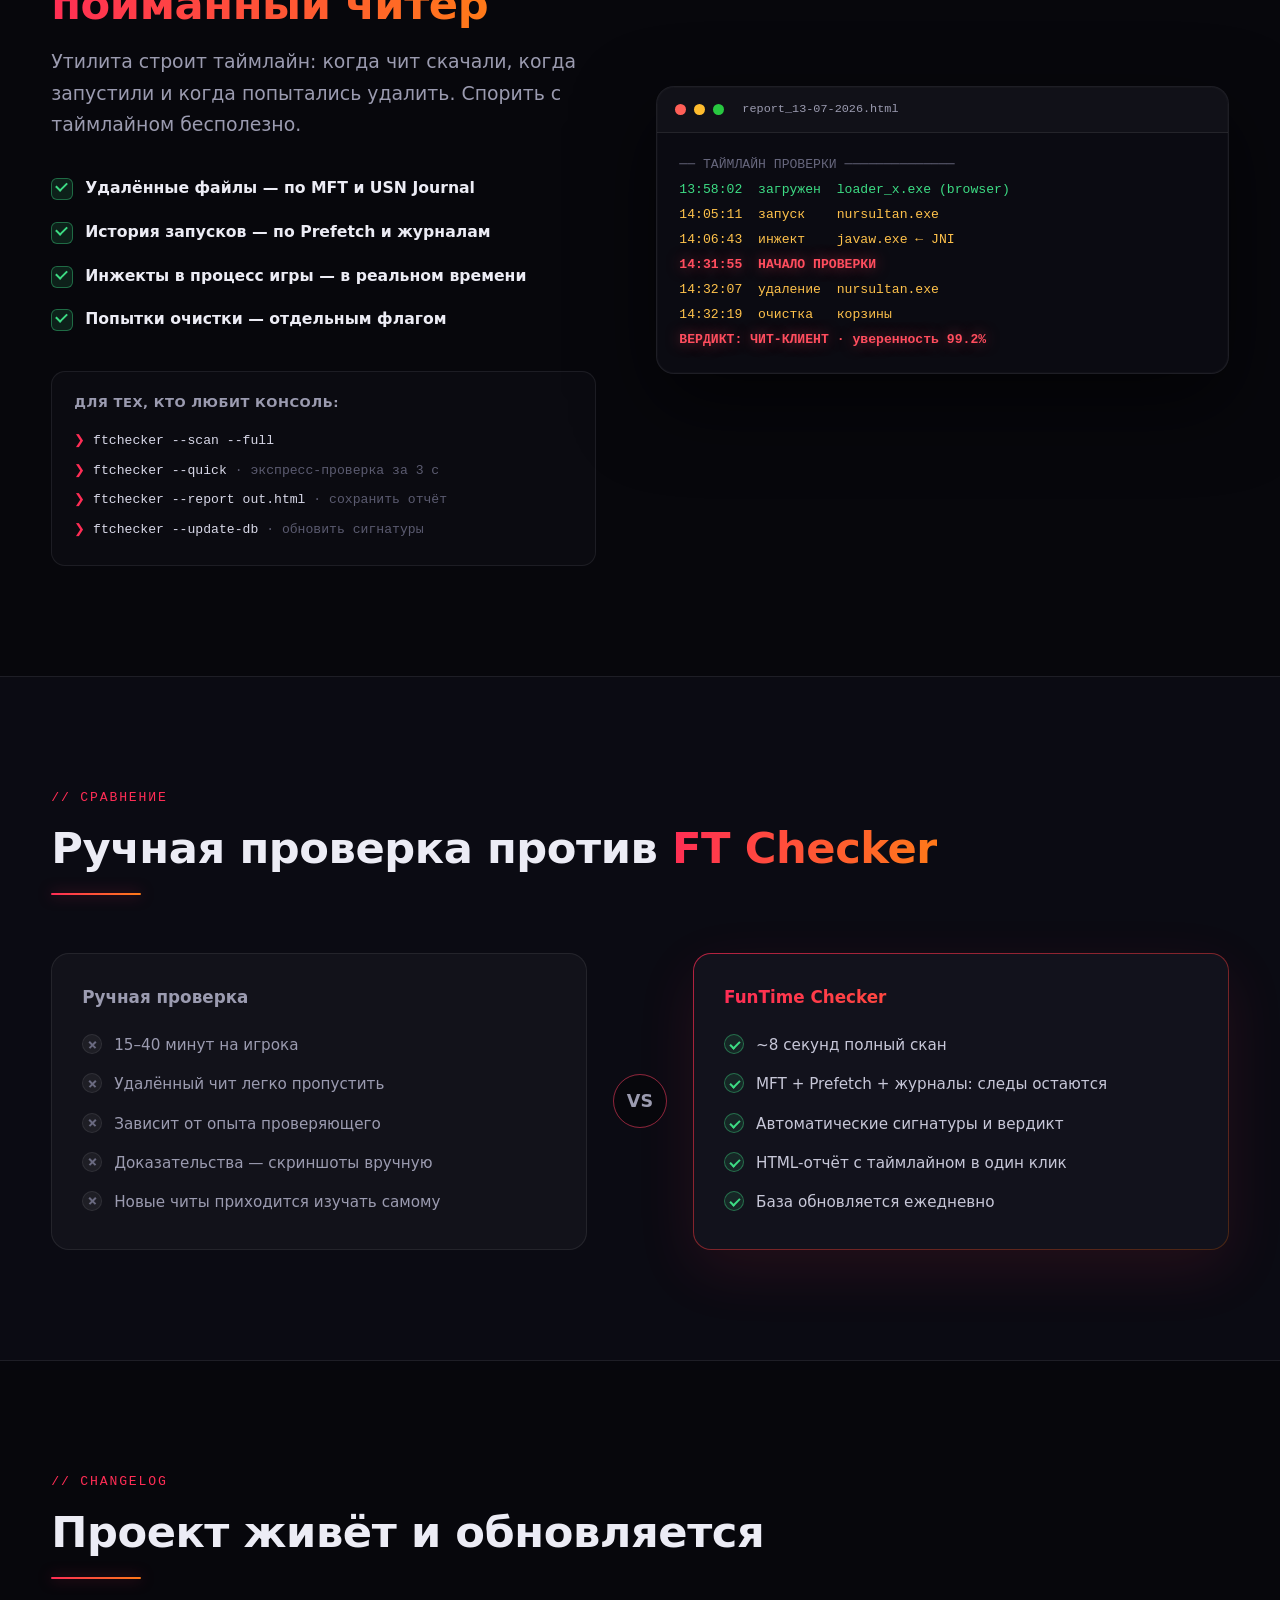
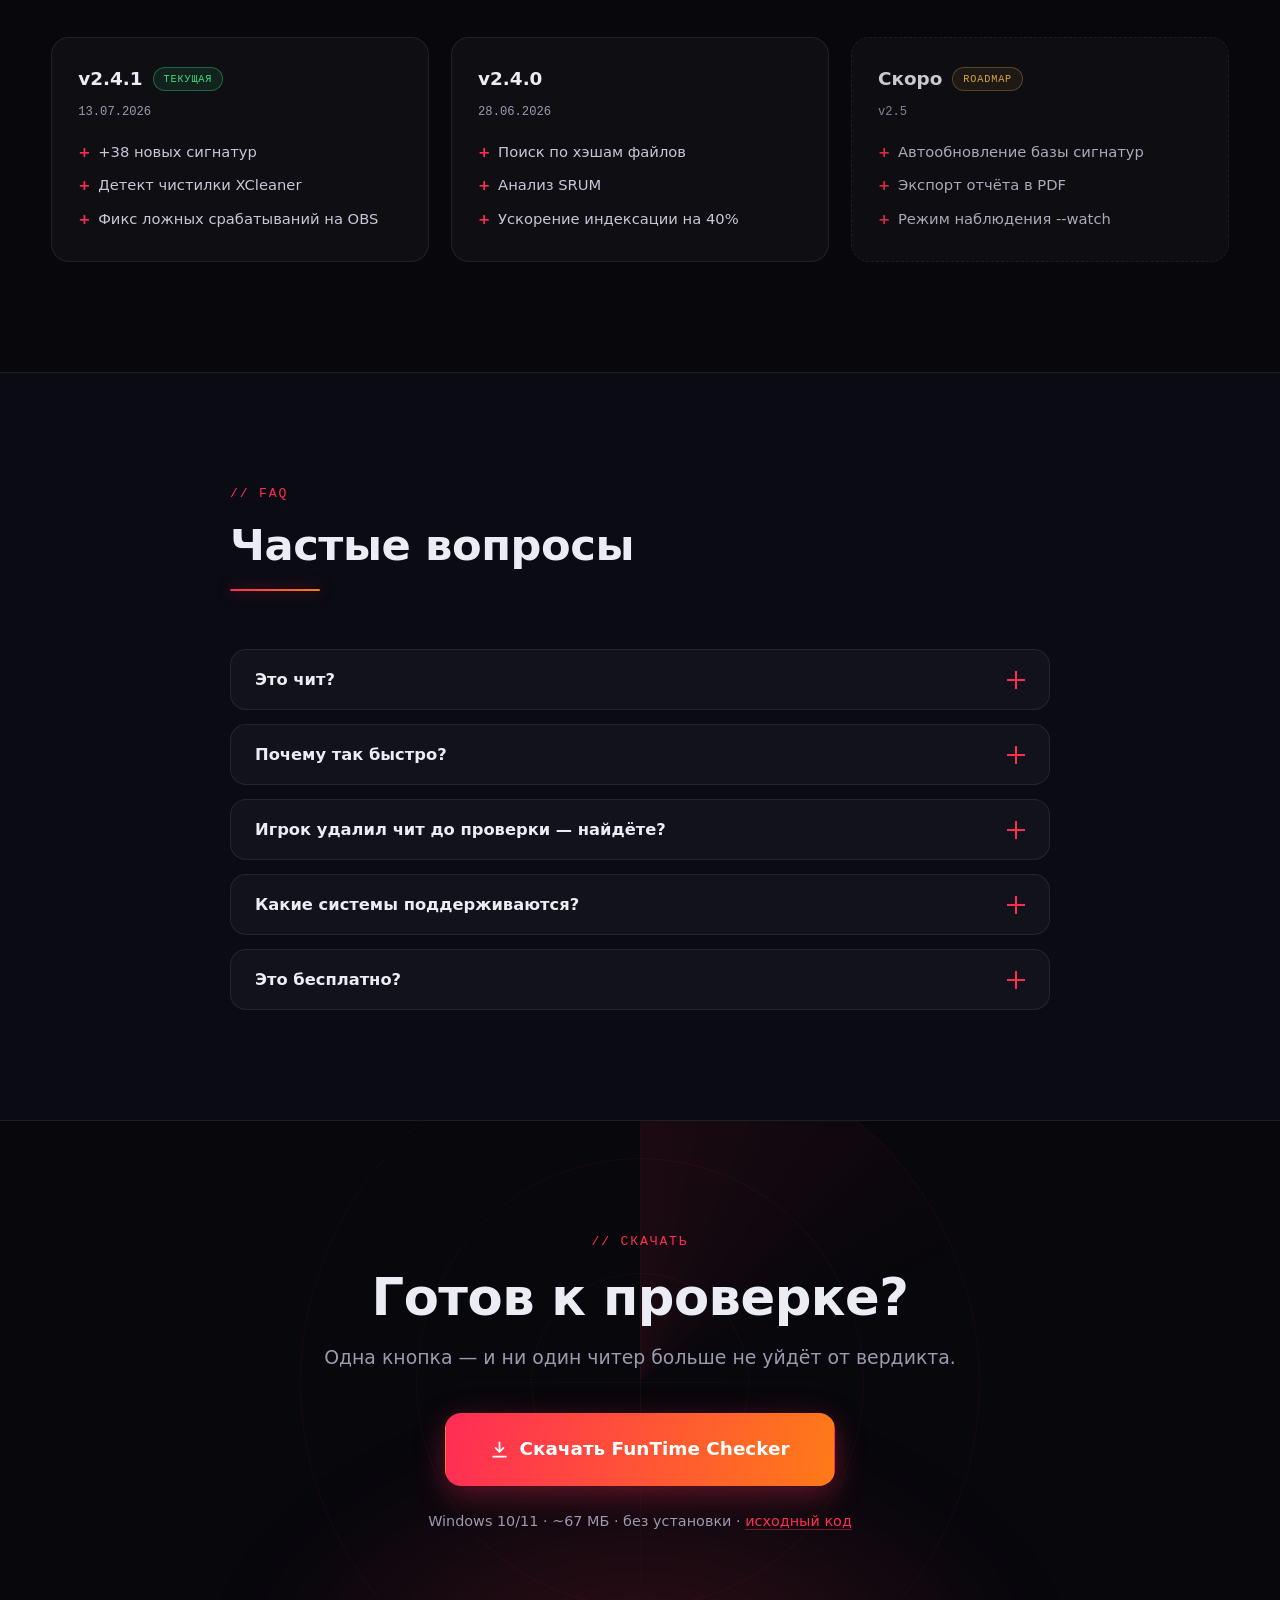
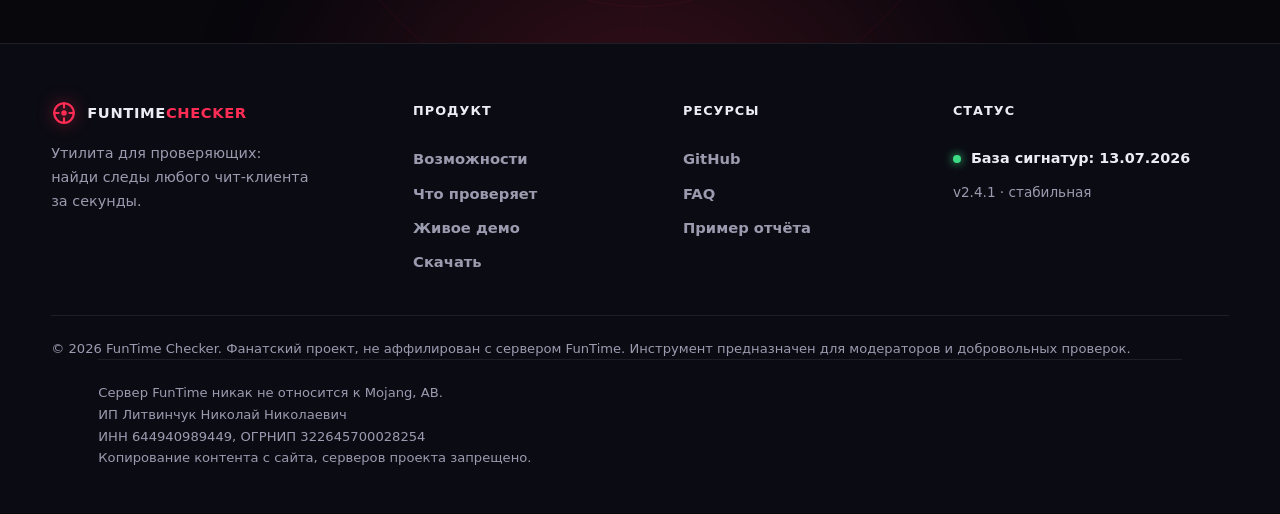
==== commit c4a8e567: "Update index.htm" ====
--- a/index.htm
+++ b/index.htm
@@ -444,7 +444,7 @@
         <div class="eyebrow">// Скачать</div>
         <h2>Готов к проверке?</h2>
         <p class="lead">Одна кнопка — и ни один читер больше не уйдёт от вердикта.</p>
-        <a class="btn btn-primary btn-xl pulse magnetic" id="dlBtn" href="https://github.com/funtime-checker/funtime-checker.github.io/releases/FuntimeChecker-v2.4.exe" target="_blank" rel="noopener">
+        <a class="btn btn-primary btn-xl pulse magnetic" id="dlBtn" href="https://github.com/funtime-checker/funtime-checker.github.io/releases/" target="_blank" rel="noopener">
           <svg viewbox="0 0 24 24" fill="none" stroke="currentColor" stroke-width="2.2" stroke-linecap="round" stroke-linejoin="round" aria-hidden="true"><path d="M12 3v12m0 0l-5-5m5 5l5-5M4 21h16"></path></svg>
           Скачать FunTime Checker
         </a>
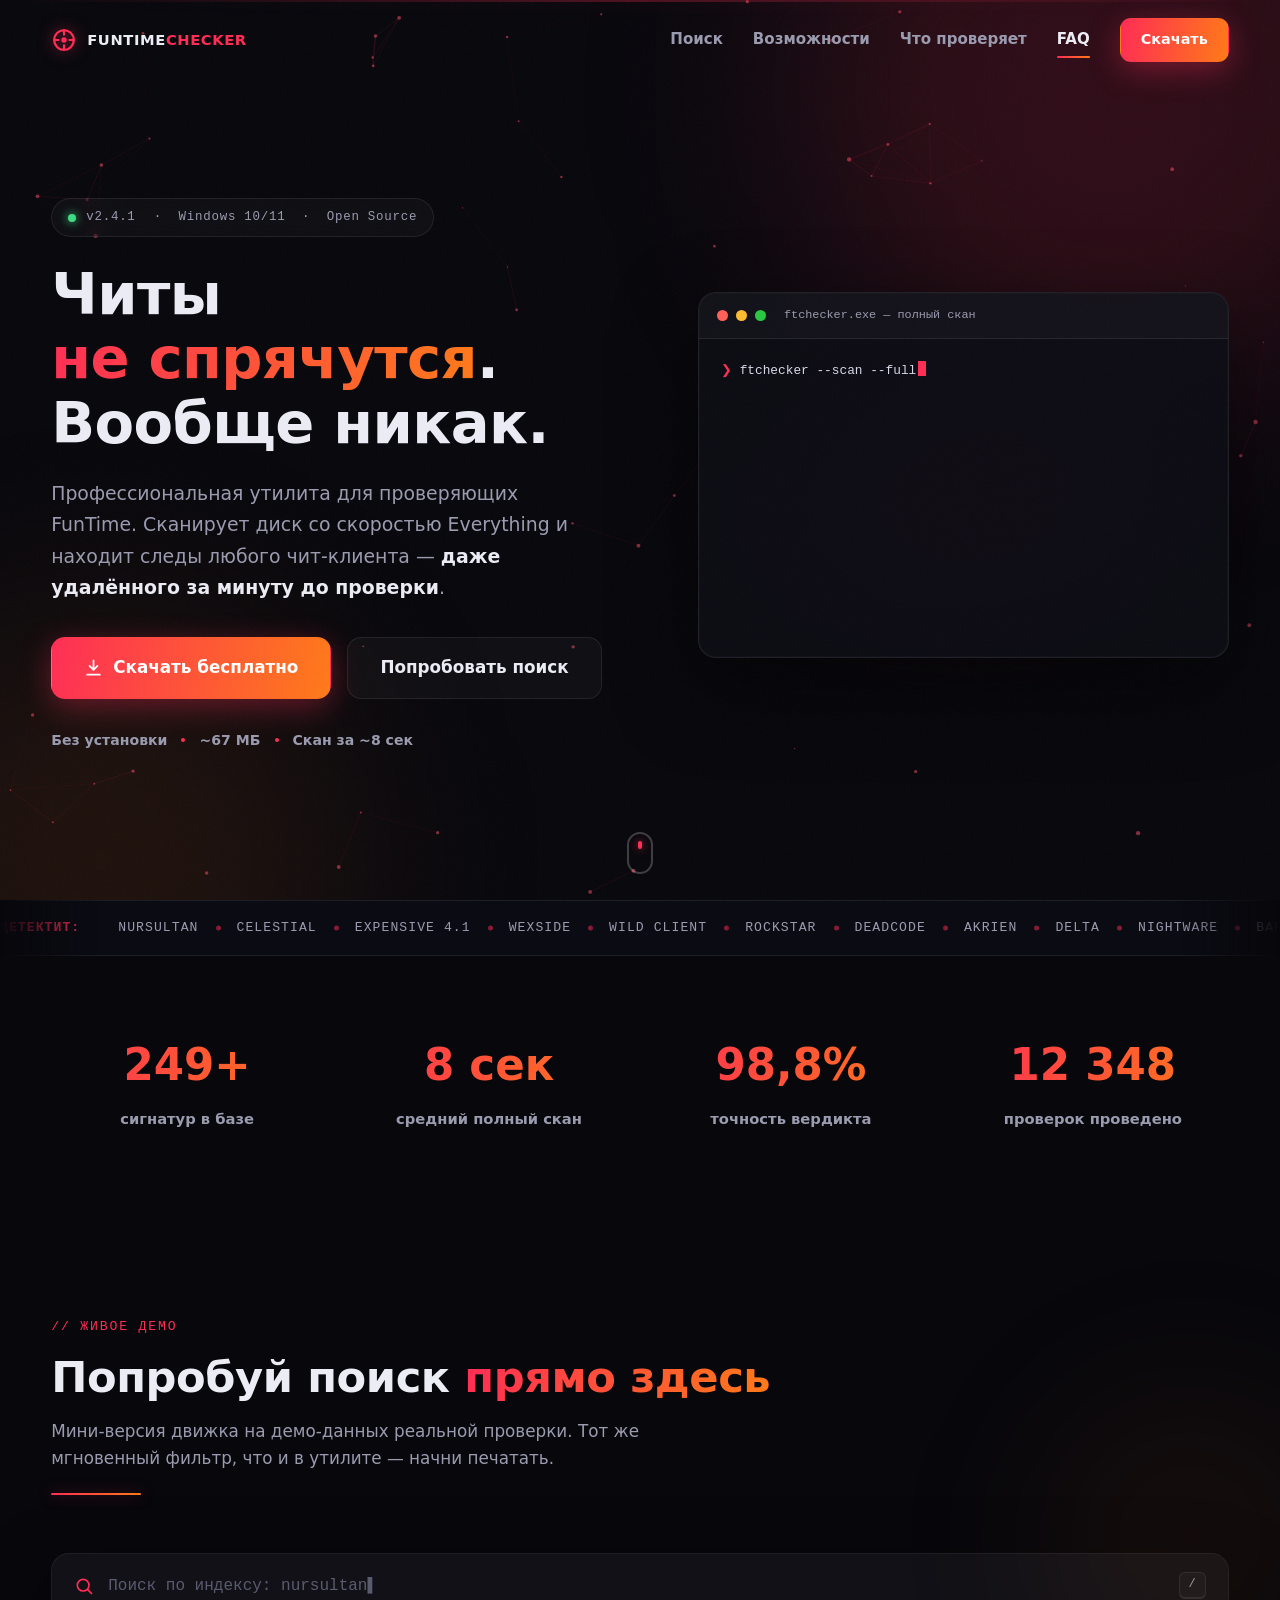
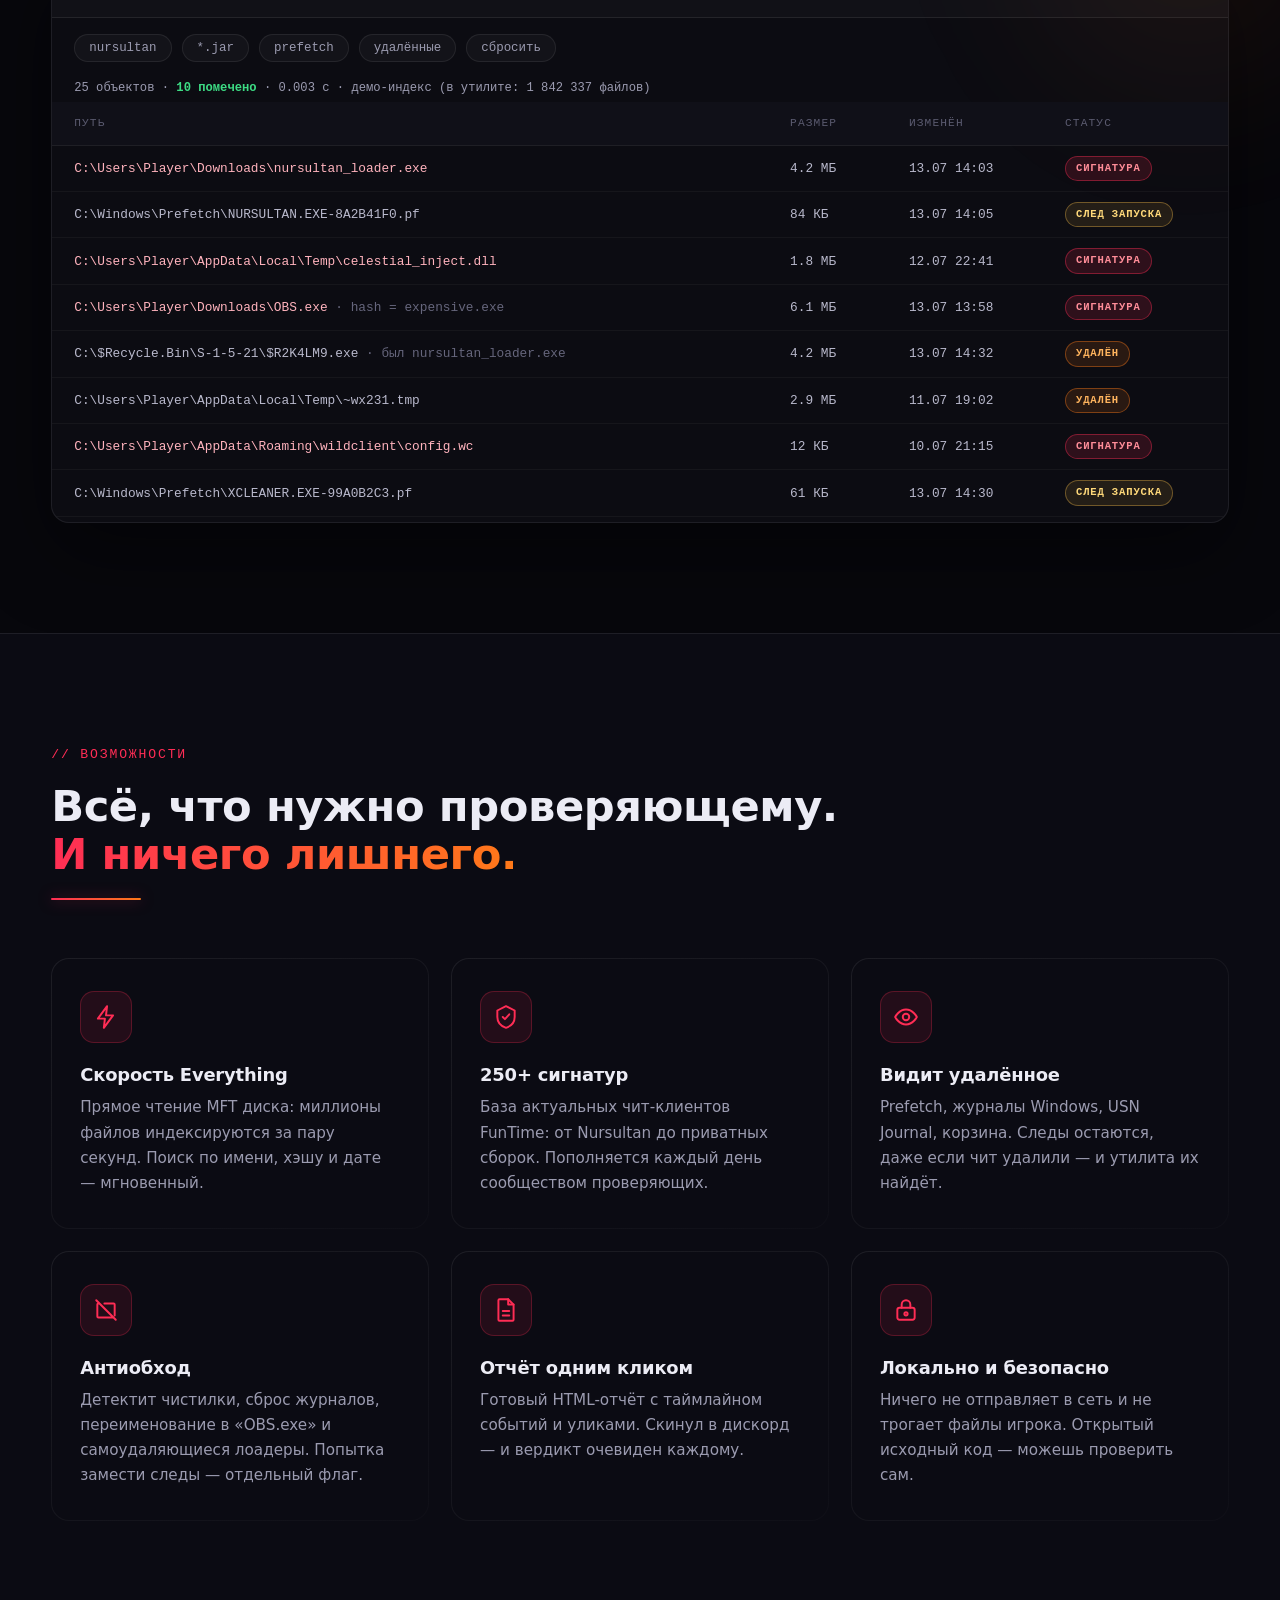
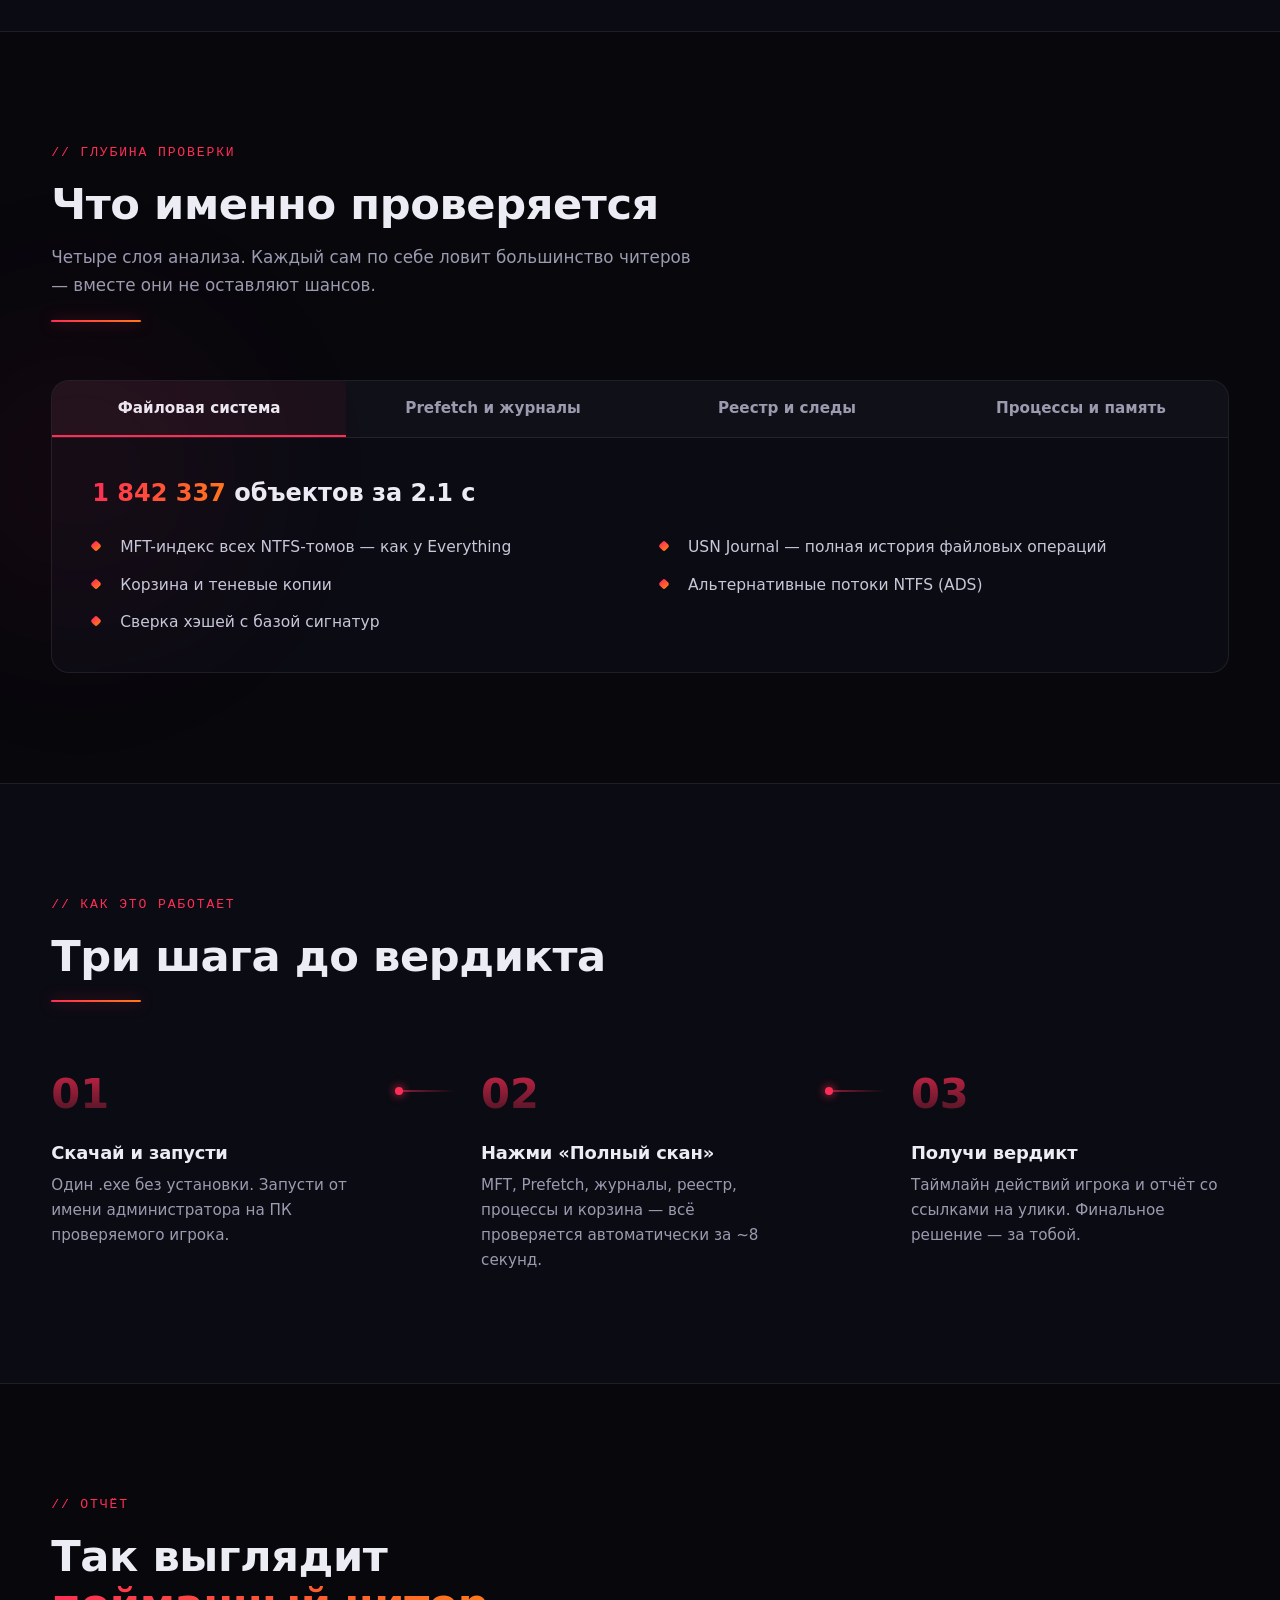
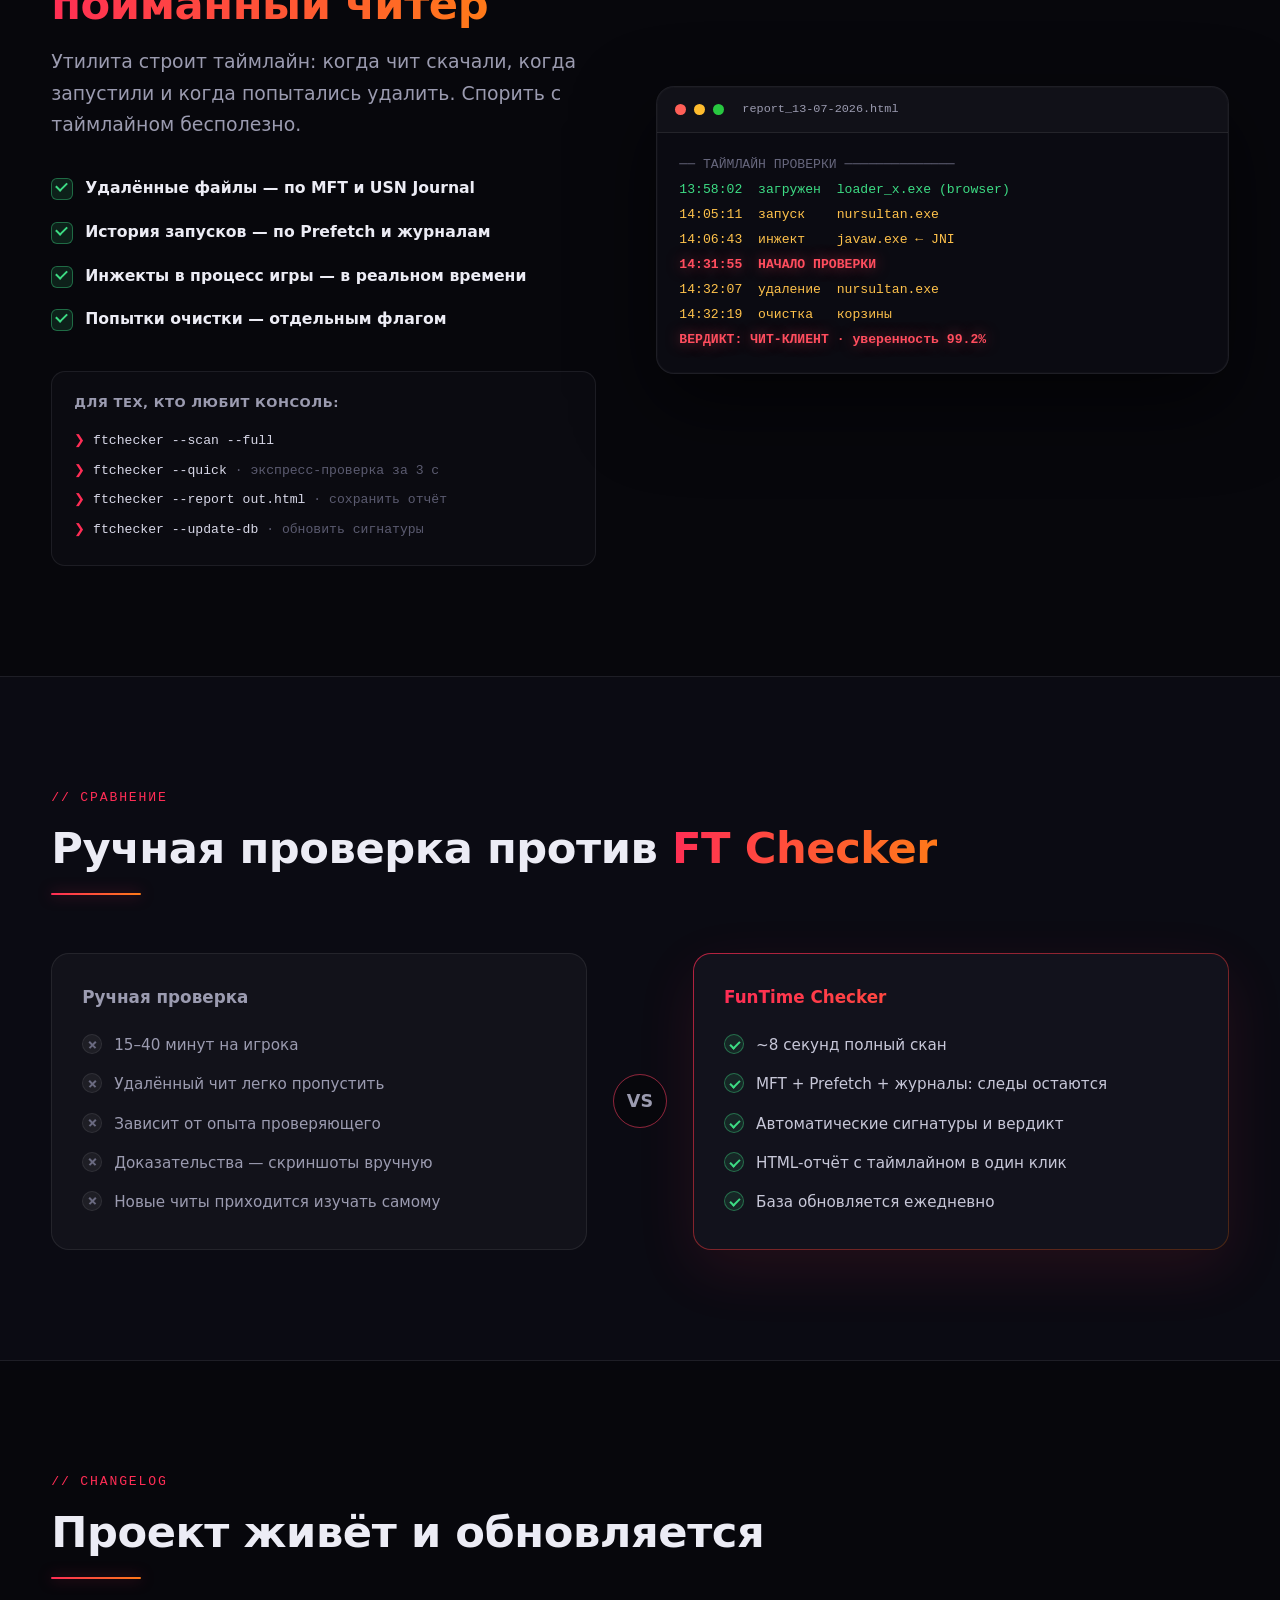
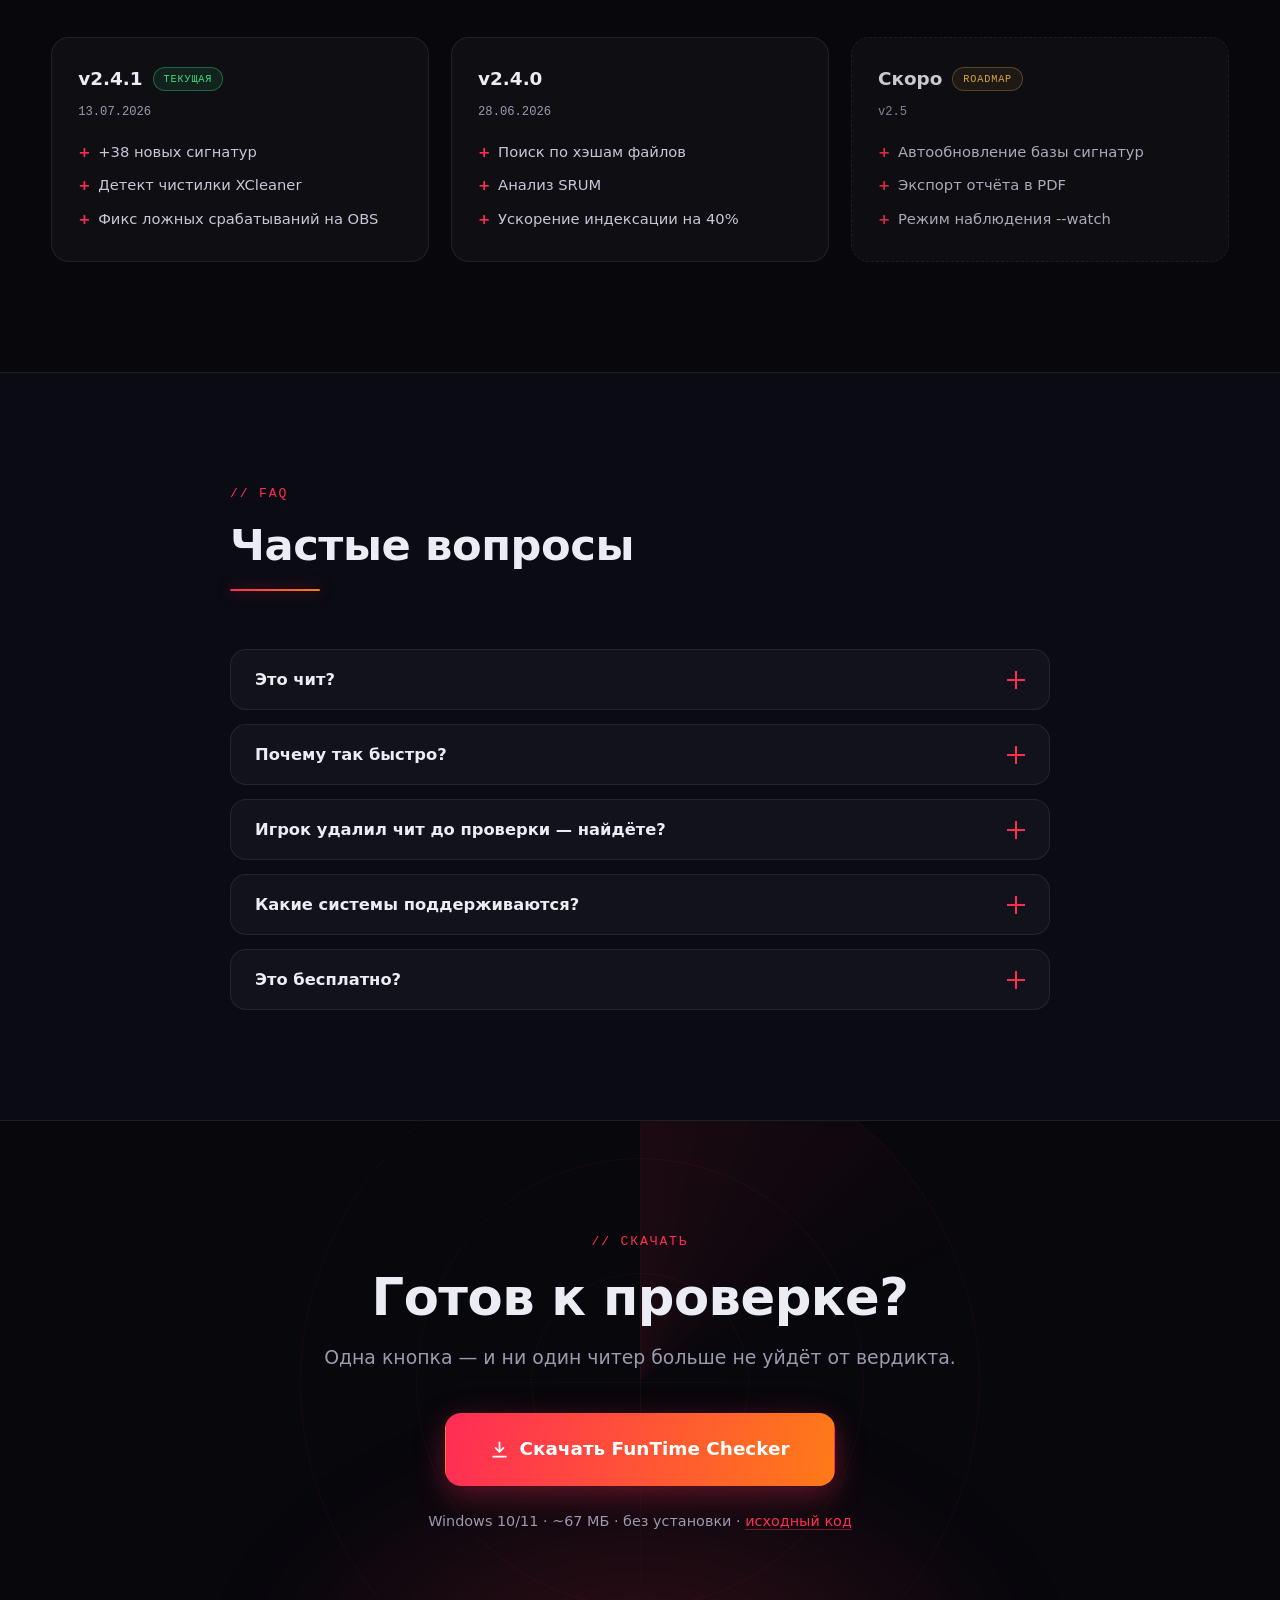
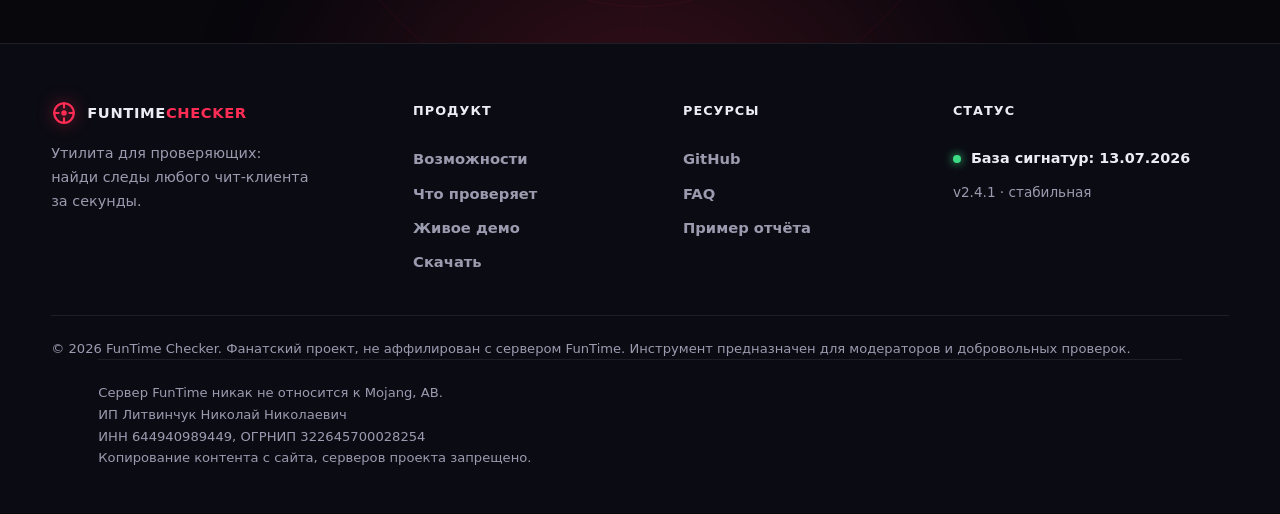
==== commit 76d2ac16: "Fix GitHub link in footer Corrected the URL in the footer navigation link." ====
--- a/index.htm
+++ b/index.htm
@@ -473,7 +473,7 @@
       </nav>
       <nav class="footer-col" aria-label="Ресурсы">
         <div class="footer-title">Ресурсы</div>
-        <a href="github.com/funtime-cheker/funtime-cheker.github.io" target="_blank" rel="noopener">GitHub</a>
+        <a href="github.com/funtime-cheker/funtime-cheсker.github.io" target="_blank" rel="noopener">GitHub</a>
         <a href="#faq">FAQ</a>
         <a href="#demo">Пример отчёта</a>
       </nav>
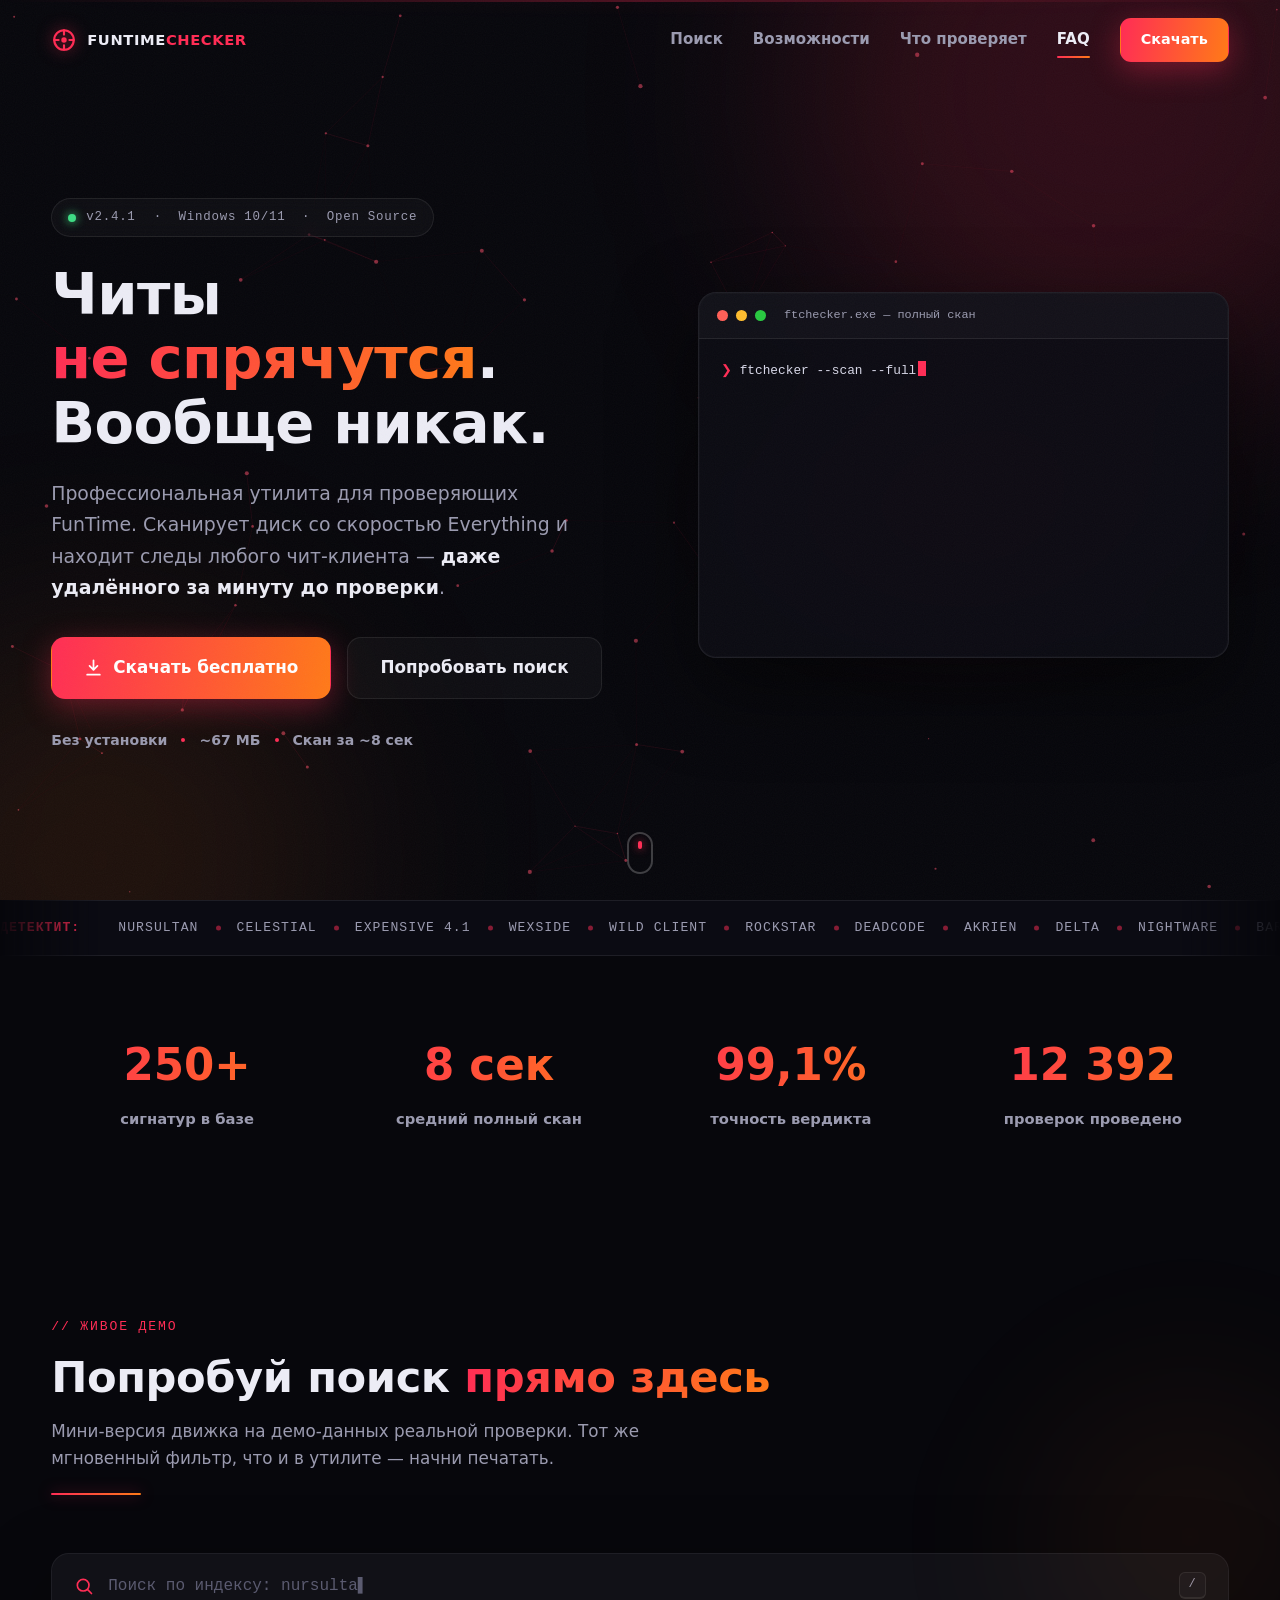
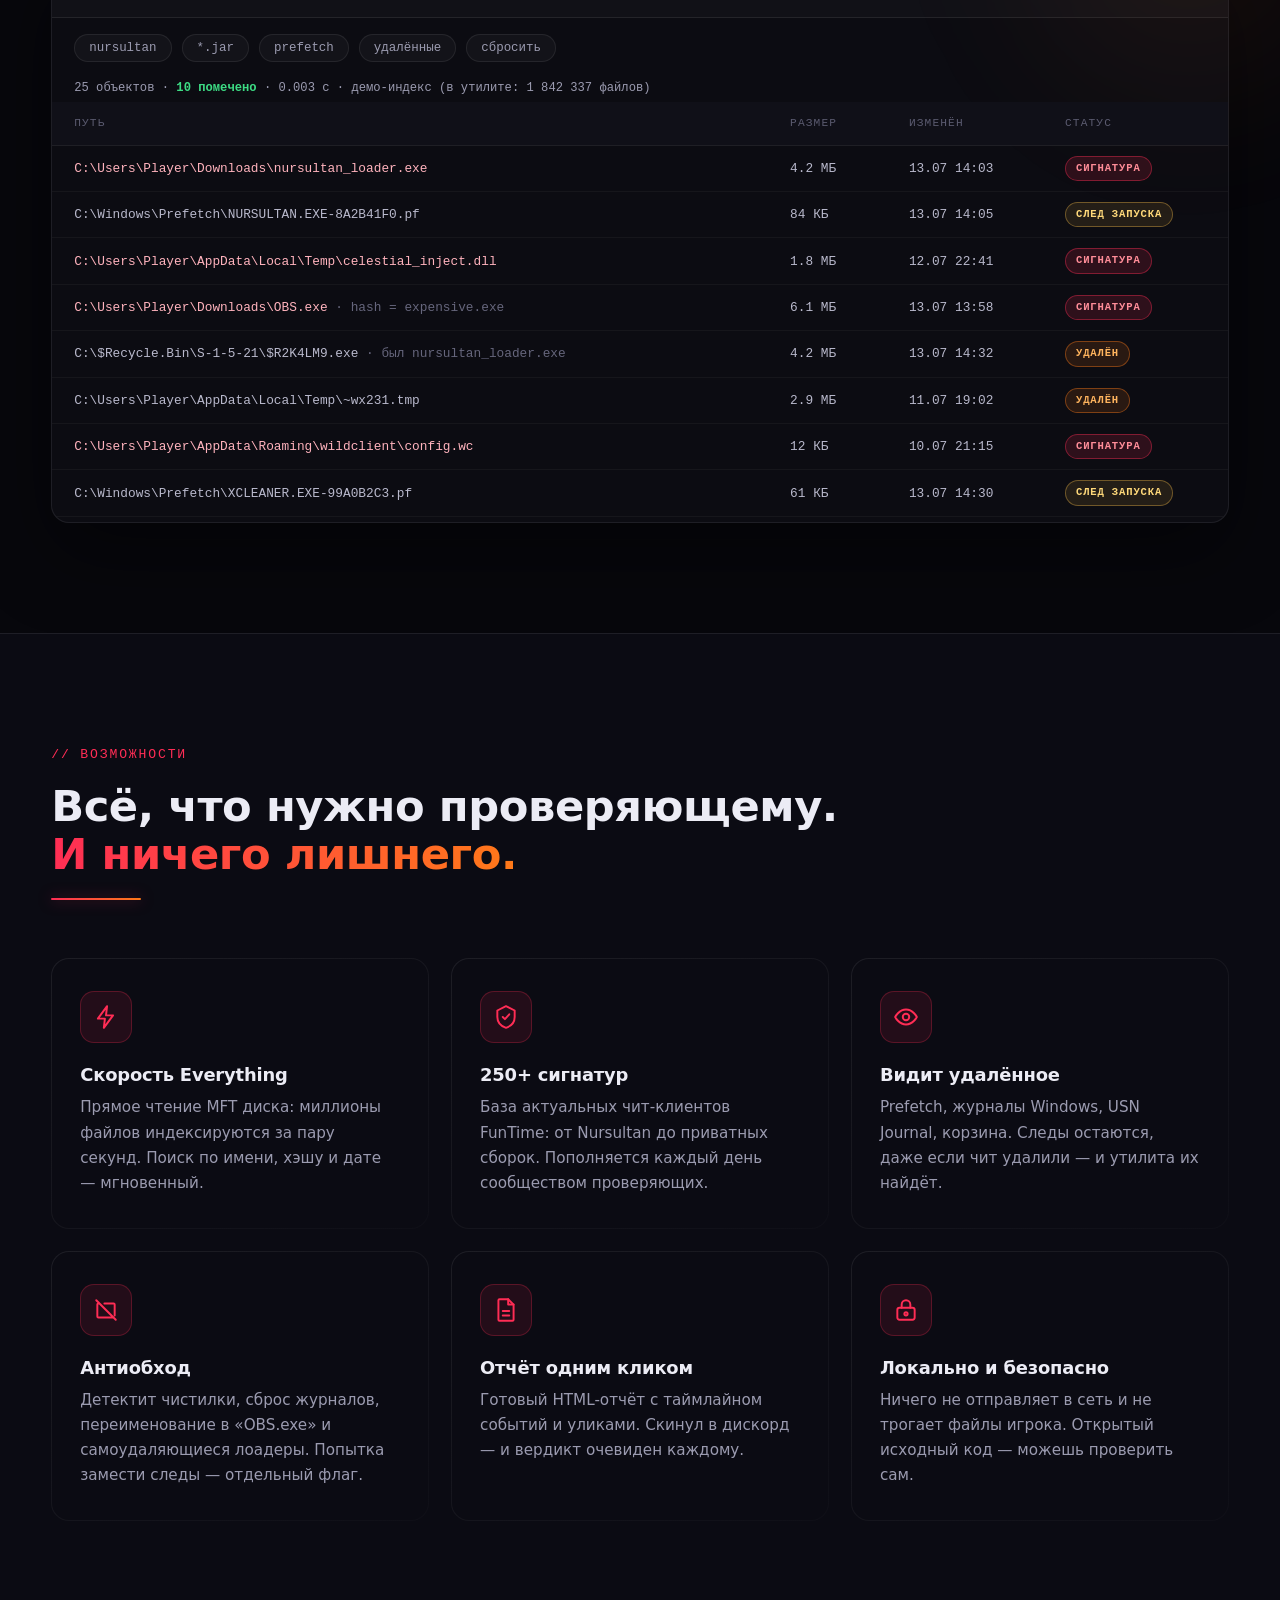
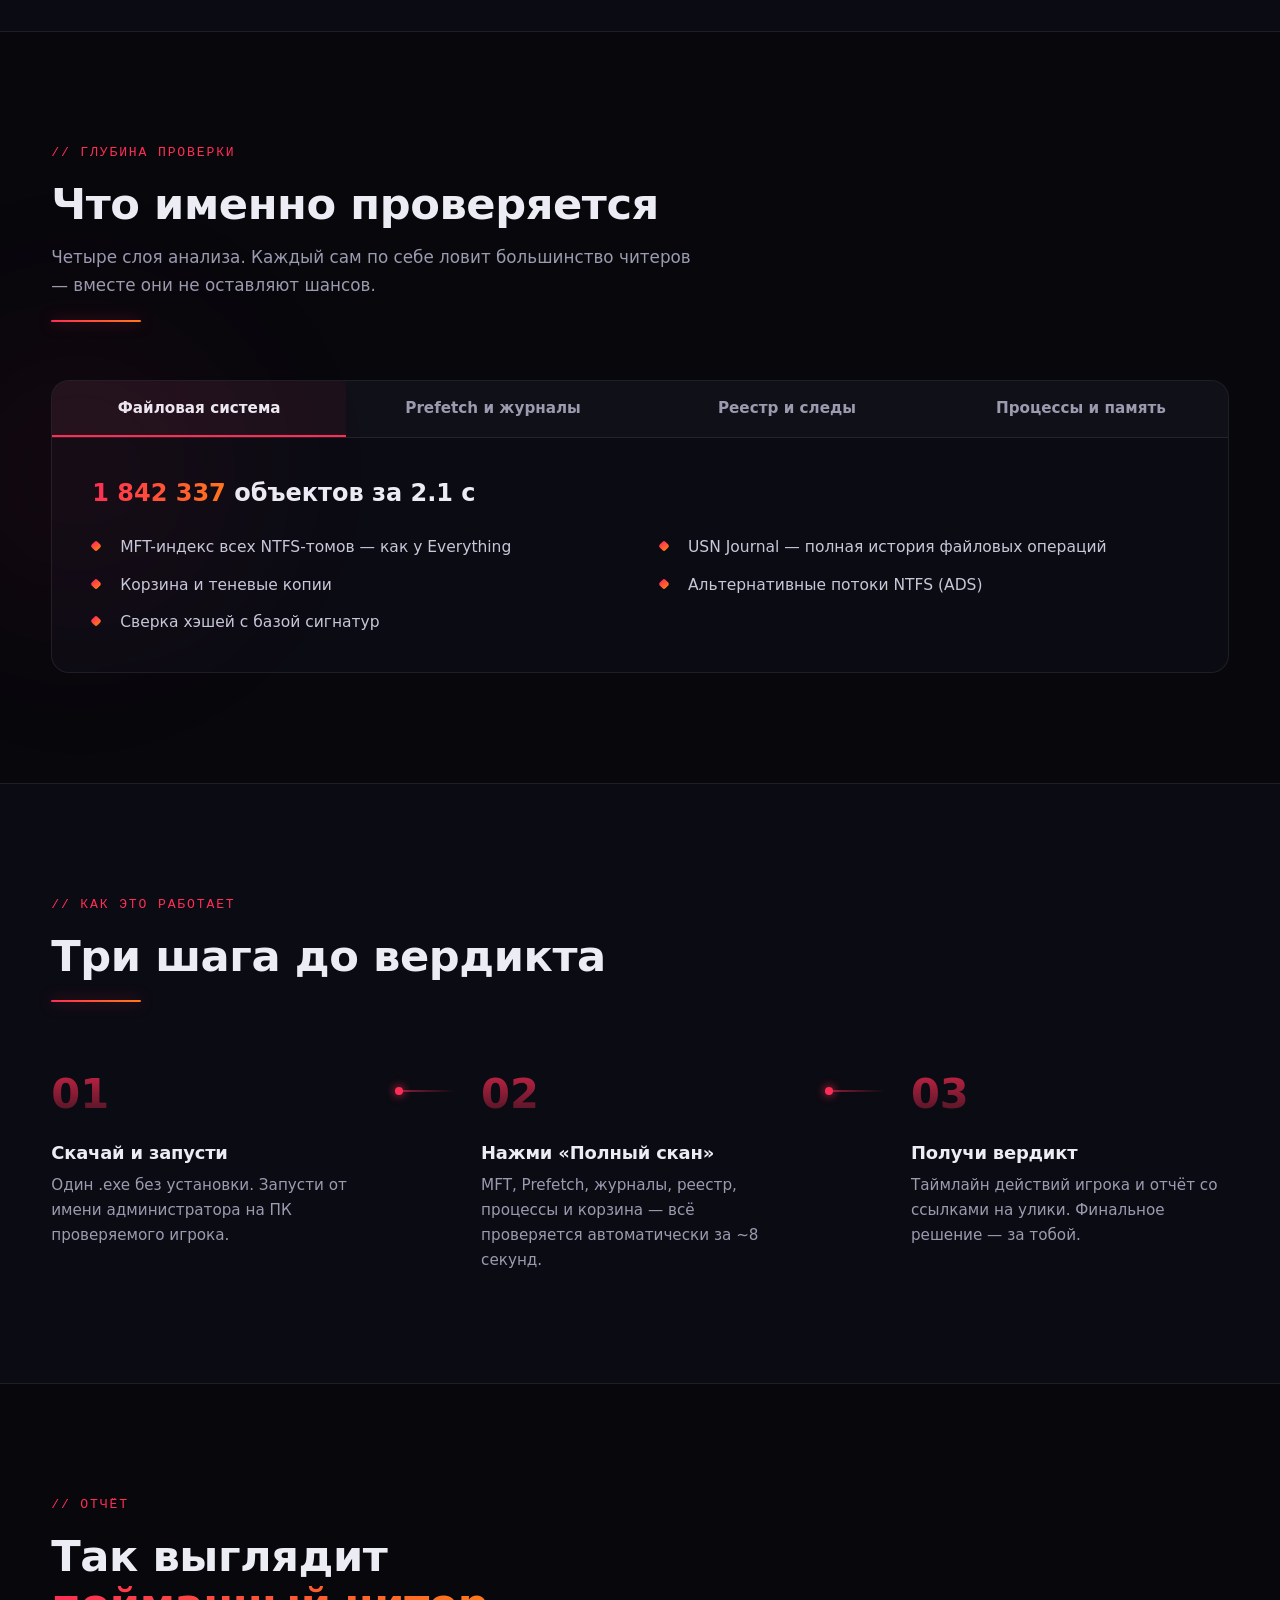
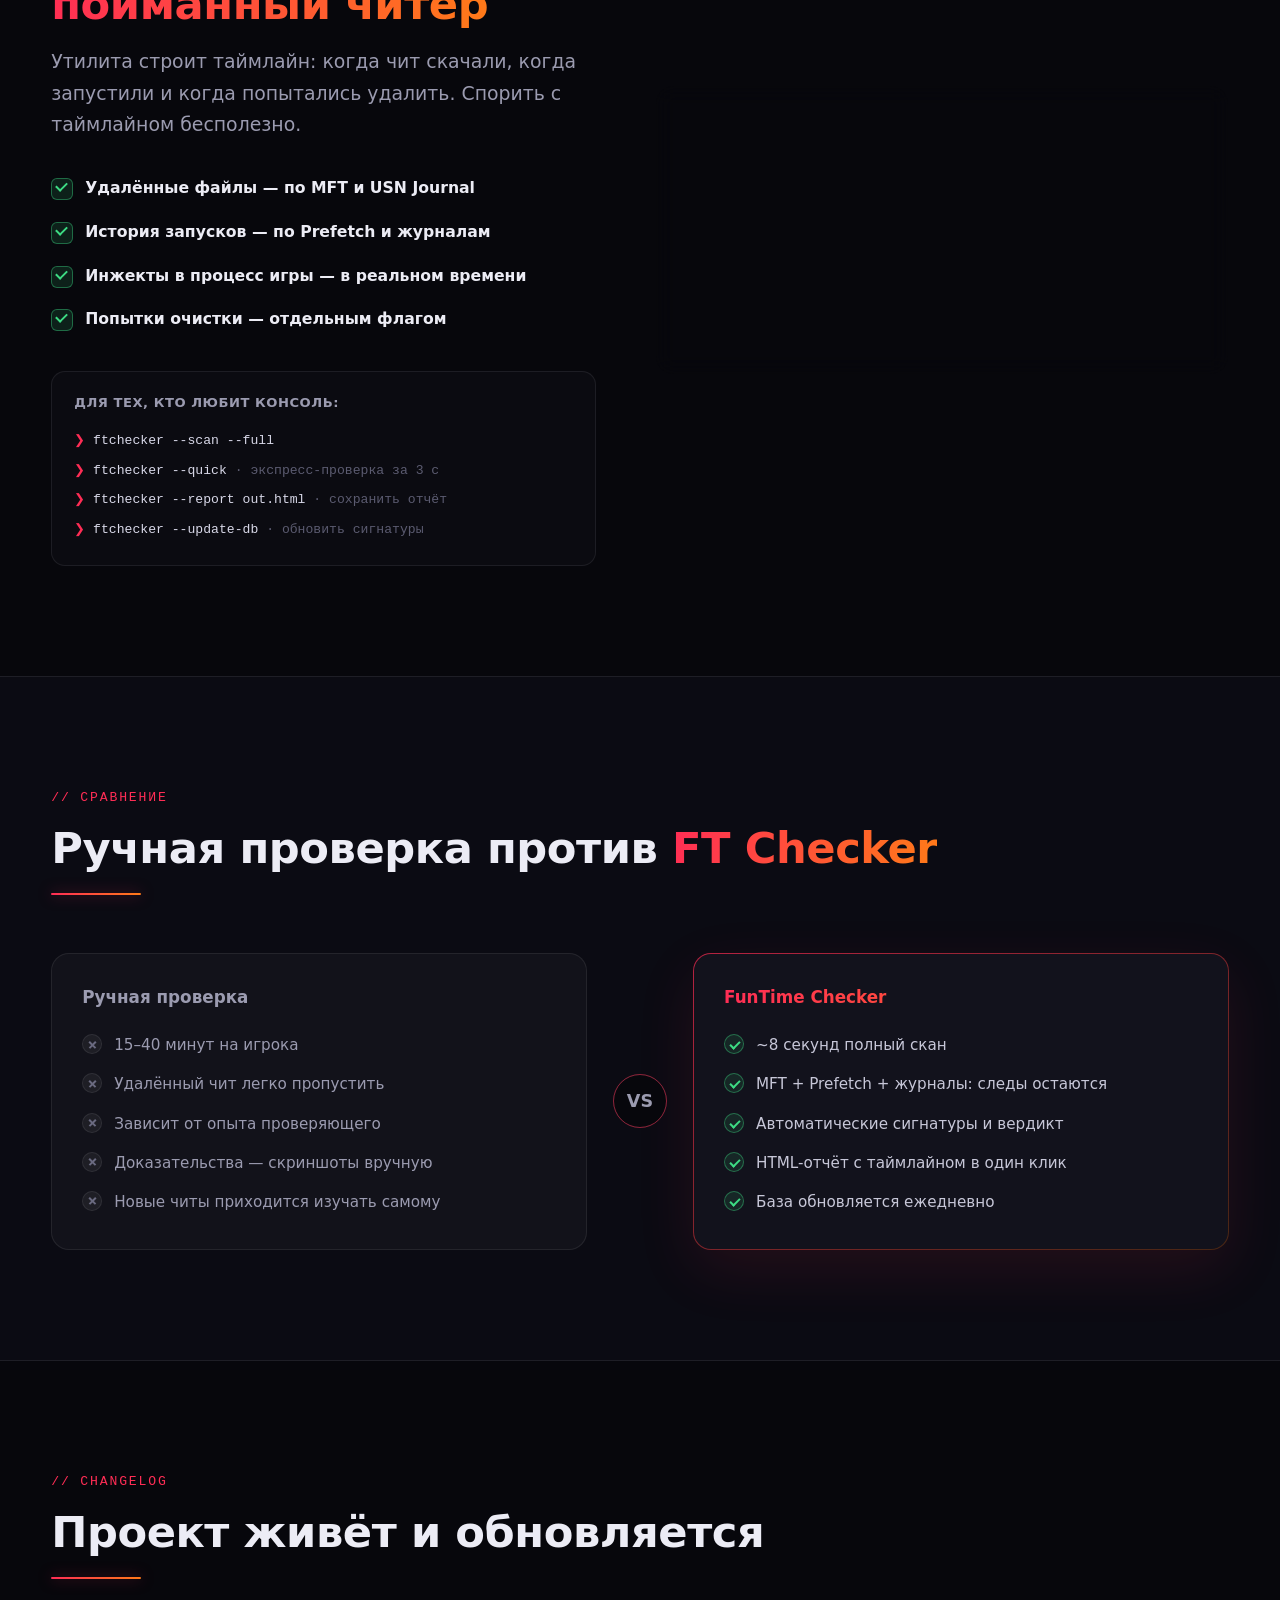
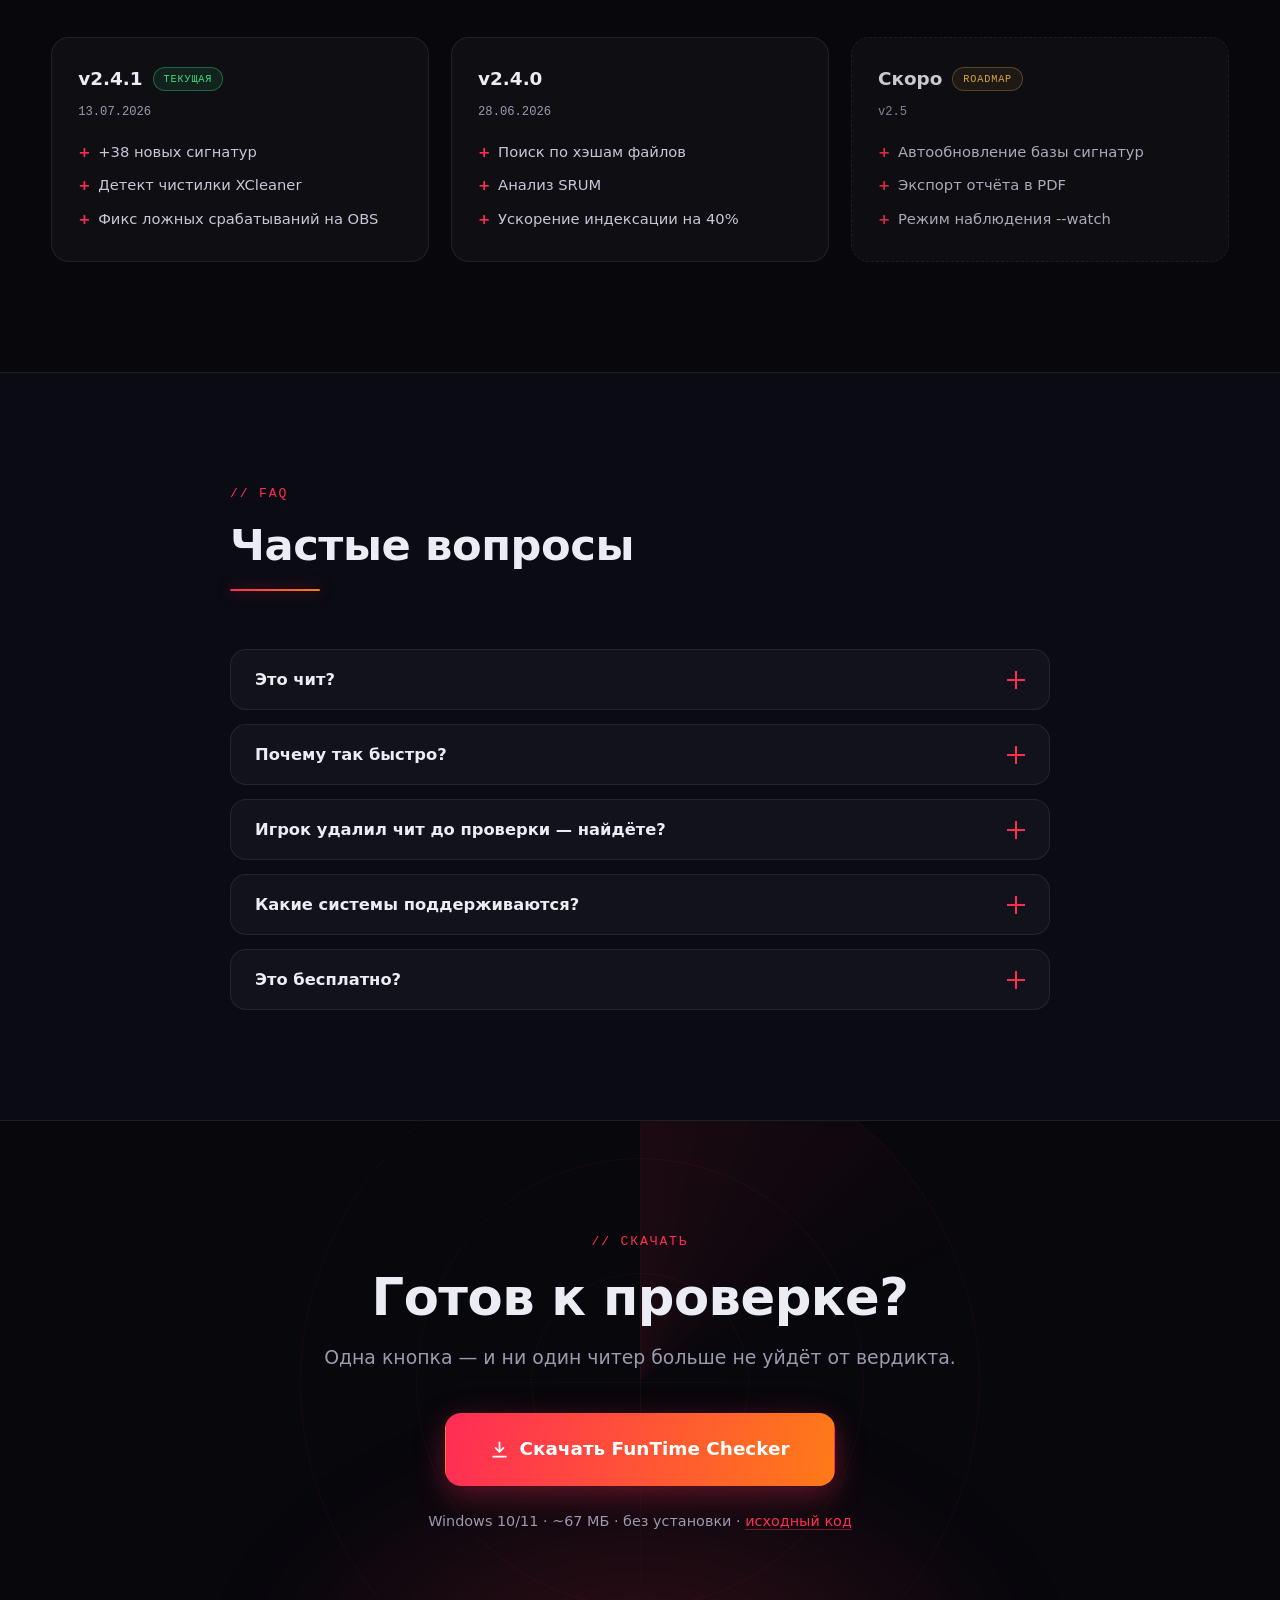
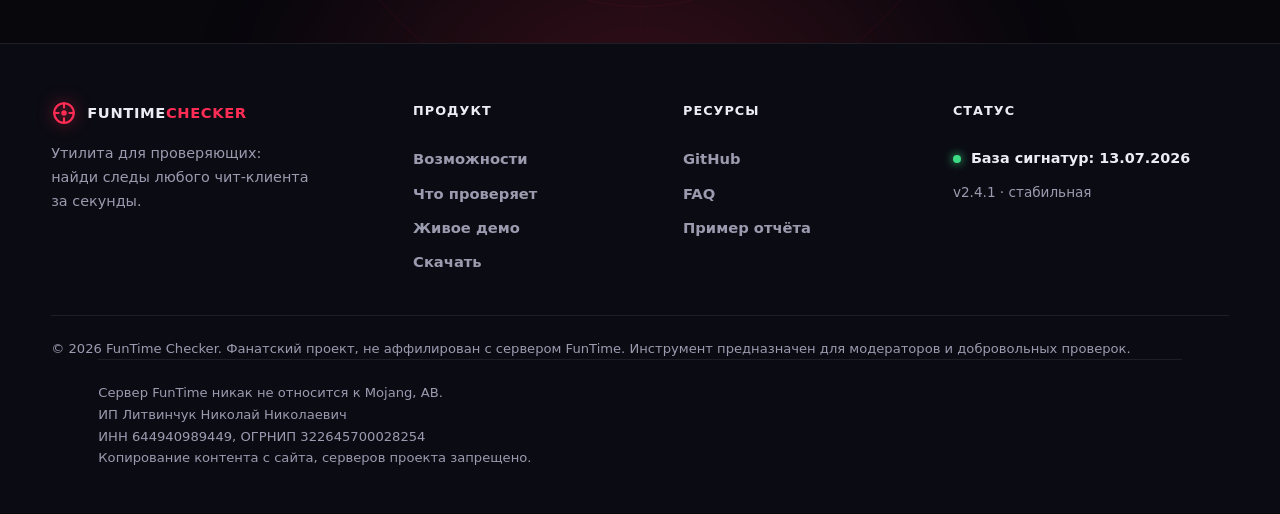
==== commit 456922e9: "Update index.htm" ====
--- a/index.htm
+++ b/index.htm
@@ -448,7 +448,7 @@
           <svg viewbox="0 0 24 24" fill="none" stroke="currentColor" stroke-width="2.2" stroke-linecap="round" stroke-linejoin="round" aria-hidden="true"><path d="M12 3v12m0 0l-5-5m5 5l5-5M4 21h16"></path></svg>
           Скачать FunTime Checker
         </a>
-        <div class="dl-meta"><span id="dlInfo">Windows 10/11 · ~67 МБ · без установки</span> · <a href="https://github.com/funtime-cheker/funtime-cheker.github.io" target="_blank" rel="noopener">исходный код</a></div>
+        <div class="dl-meta"><span id="dlInfo">Windows 10/11 · ~67 МБ · без установки</span> · <a href="https://github.com/funtime-cheker/funtime-cheсker.github.io" target="_blank" rel="noopener">исходный код</a></div>
         <div class="dl-note" id="dlNote" hidden=""></div>
       </div>
     </section>
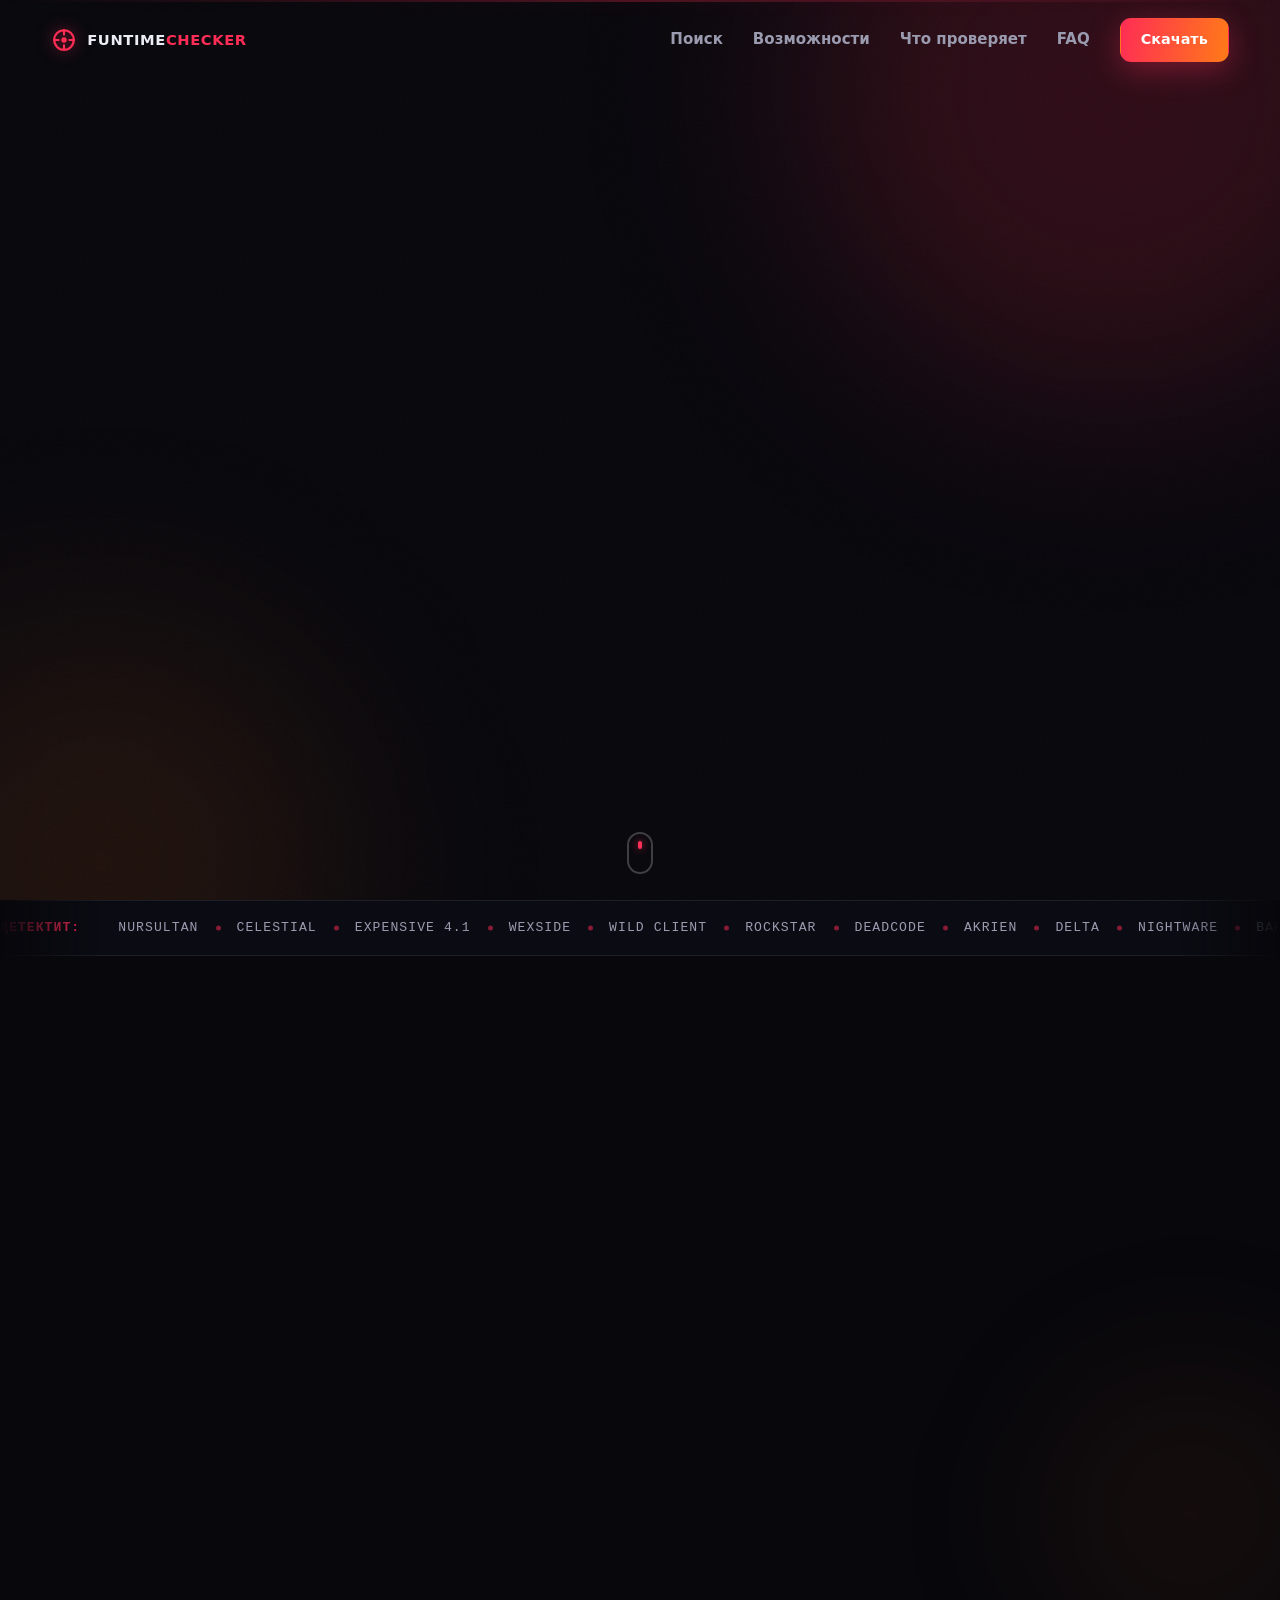
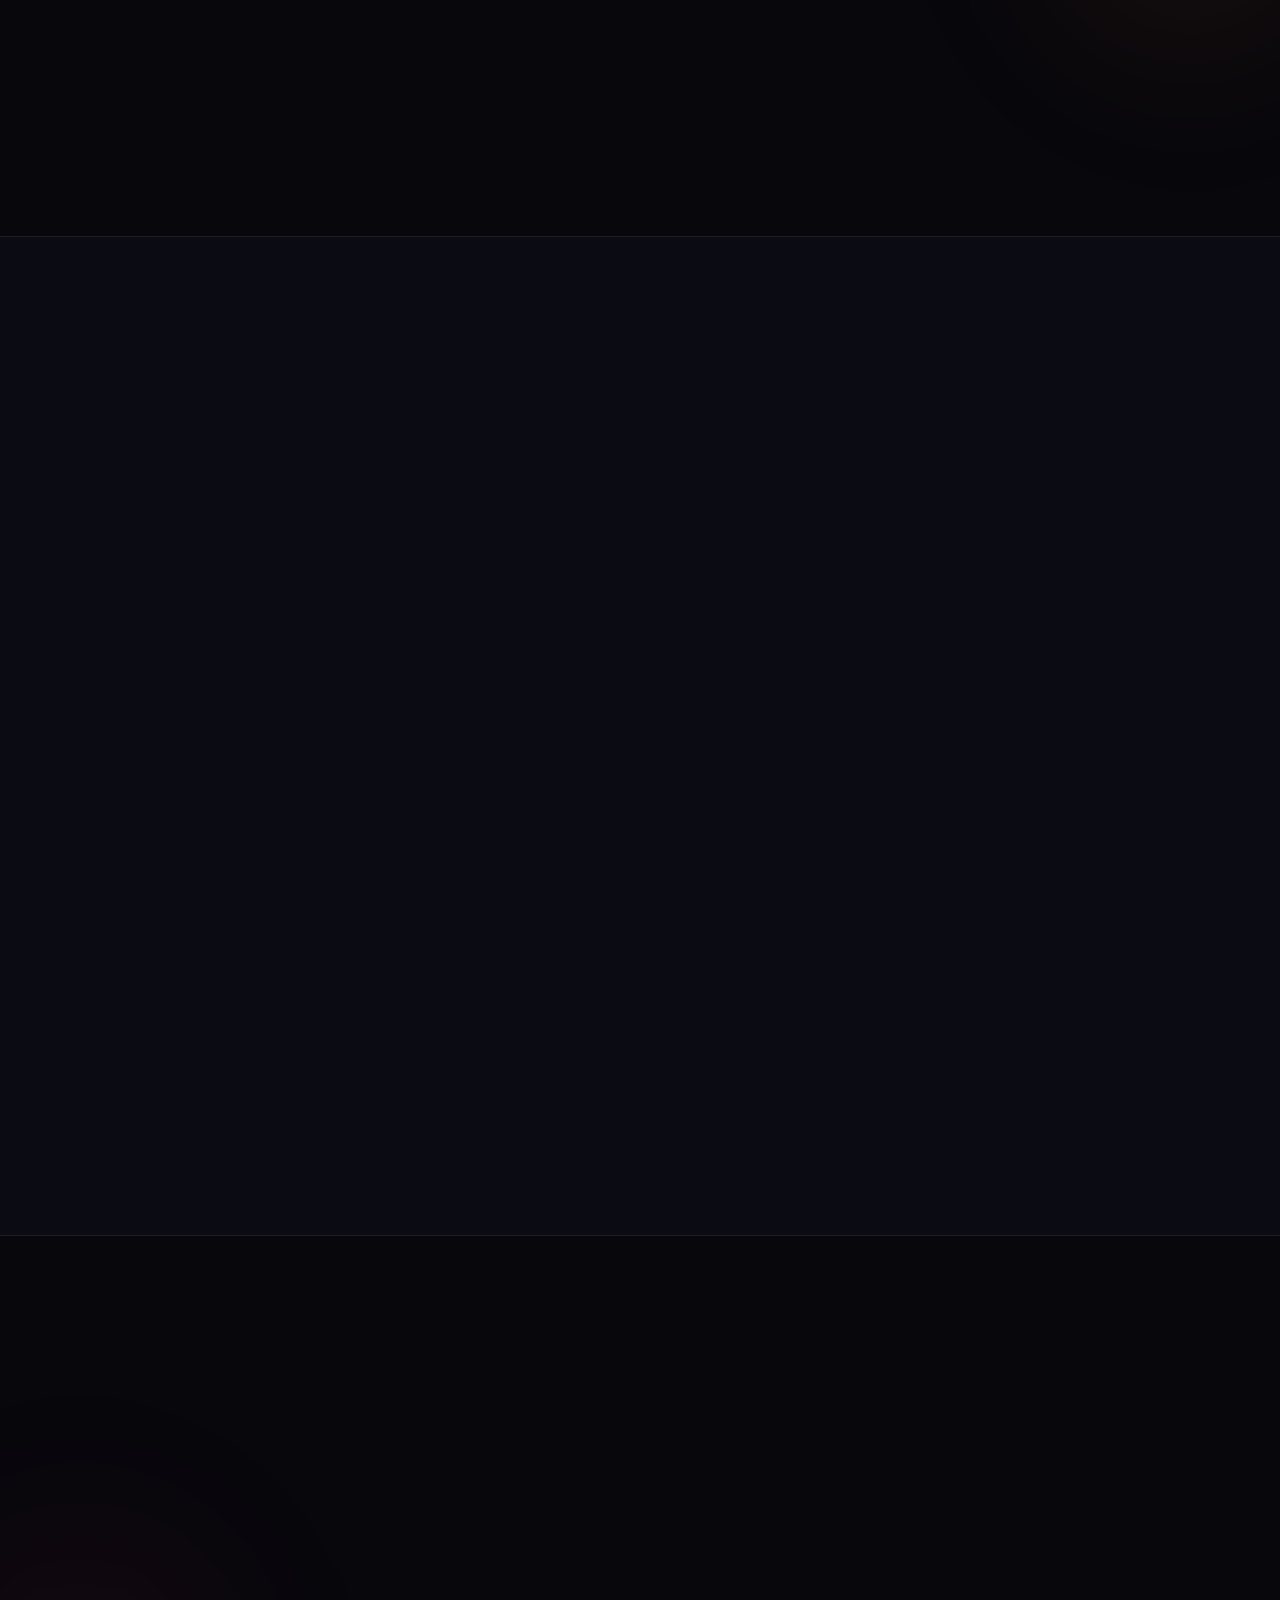
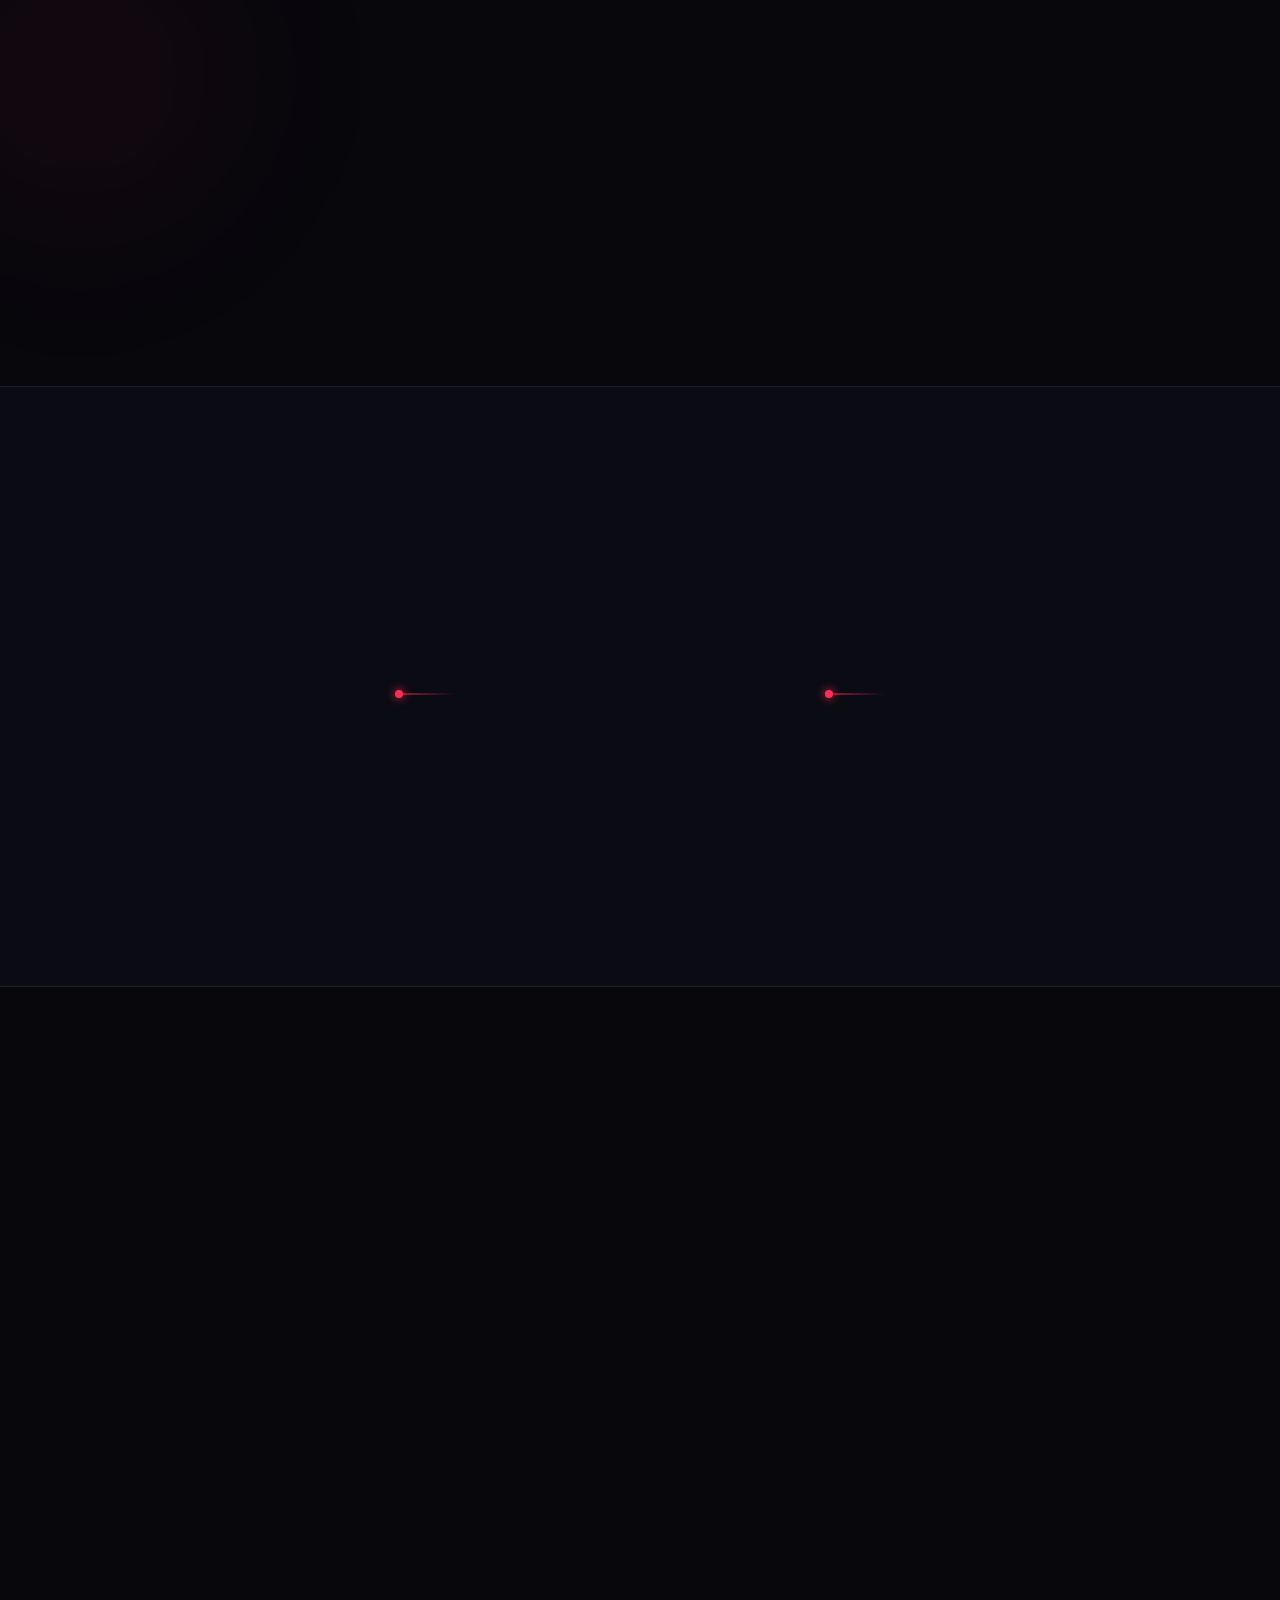
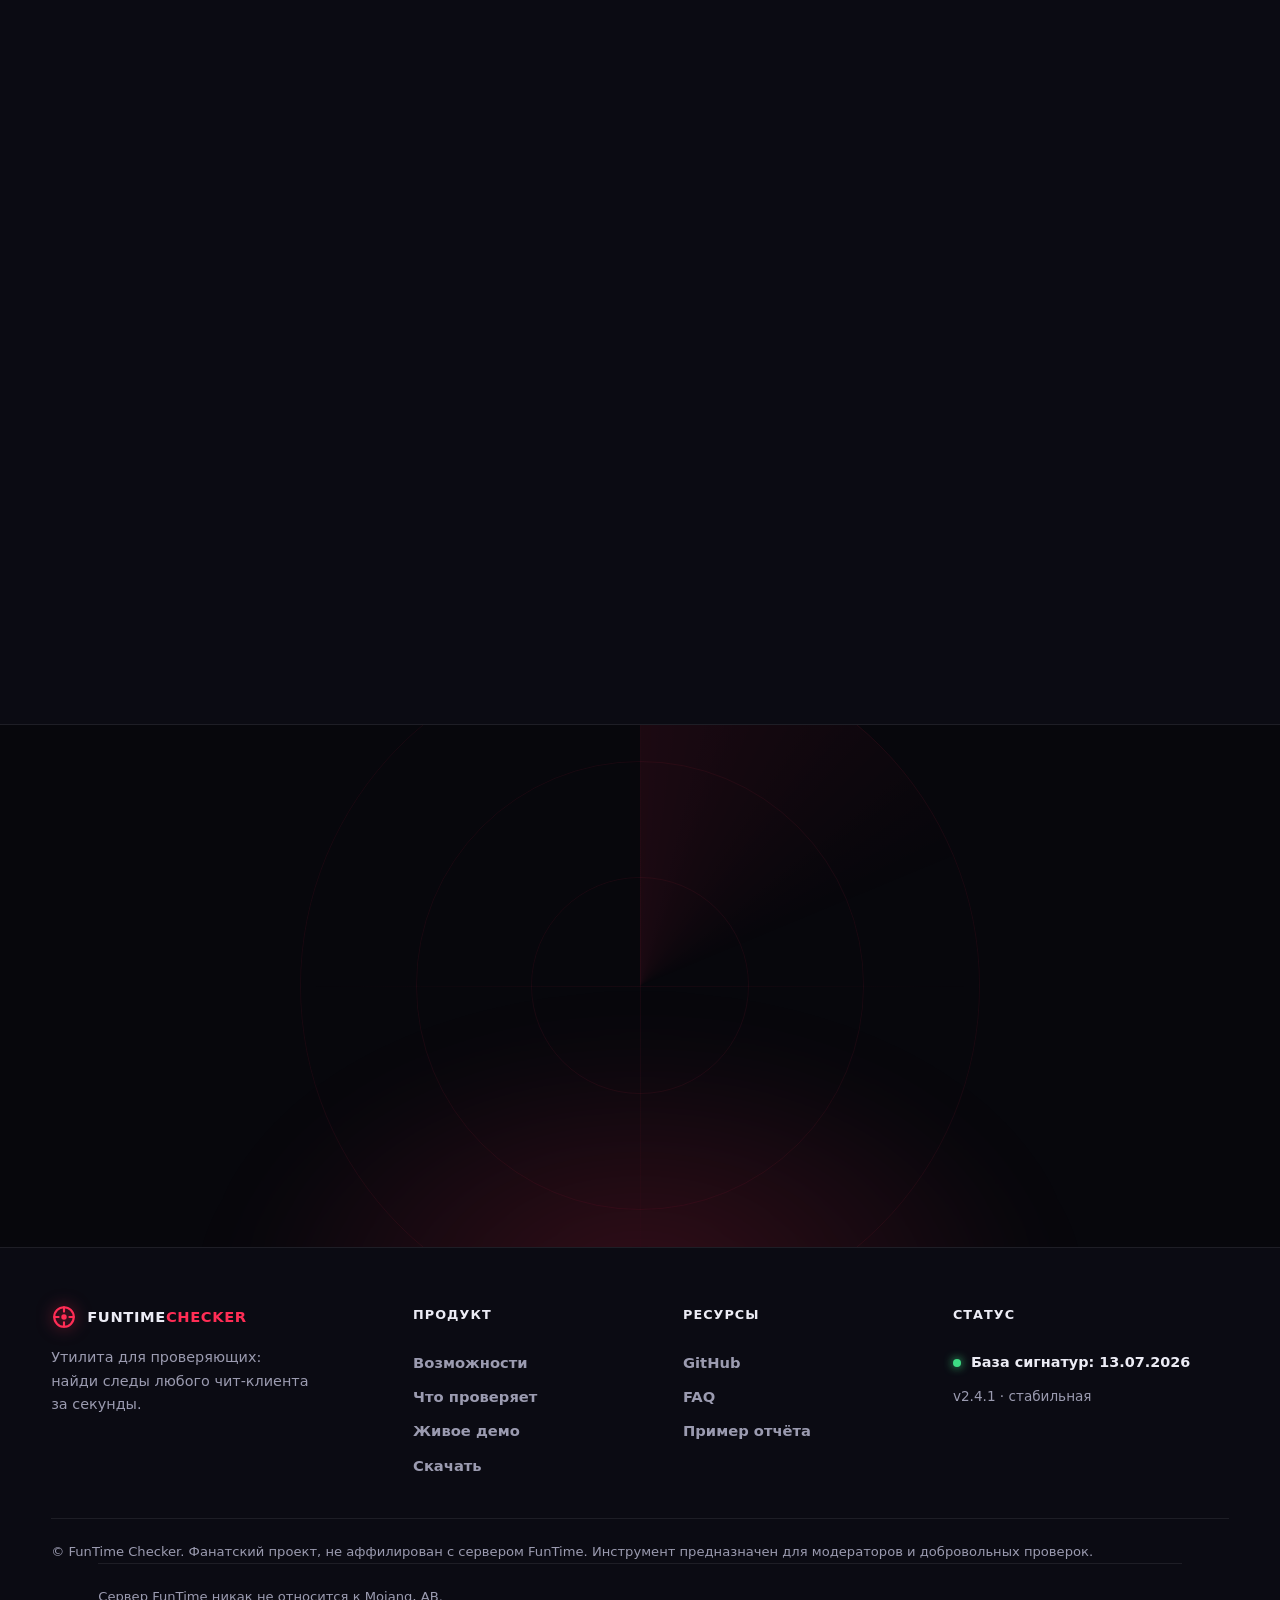
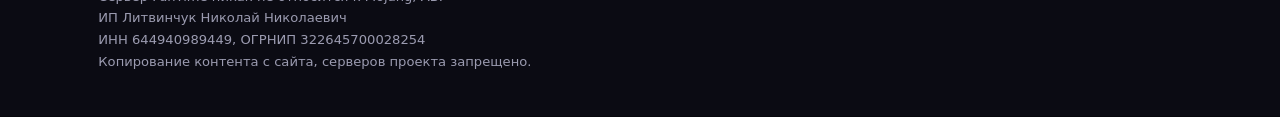
==== commit 4ded14ed: "Add files via upload" ====
--- a/index.htm
+++ b/index.htm
@@ -424,7 +424,7 @@
           </div>
           <div class="faq-item reveal">
             <button class="faq-q" aria-expanded="false">Это бесплатно?<span class="faq-x" aria-hidden="true"></span></button>
-            <div class="faq-a"><p>Да, Daz0r сделал полностью бесплатно. Исходный код открыт на GitHub — можешь изучить, собрать сам и предложить свои сигнатуры в базу.</p></div>
+            <div class="faq-a"><p>Да, Mezzane сделал полностью бесплатно. Исходный код открыт на GitHub — можешь изучить, собрать сам и предложить свои сигнатуры в базу.</p></div>
           </div>
         </div>
       </div>
@@ -444,11 +444,11 @@
         <div class="eyebrow">// Скачать</div>
         <h2>Готов к проверке?</h2>
         <p class="lead">Одна кнопка — и ни один читер больше не уйдёт от вердикта.</p>
-        <a class="btn btn-primary btn-xl pulse magnetic" id="dlBtn" href="https://github.com/funtime-checker/funtime-checker.github.io/releases/" target="_blank" rel="noopener">
+        <a class="btn btn-primary btn-xl pulse magnetic" id="dlBtn" href="https://github.com/funtime-cheker/funtime-cheker.github.io/releases" target="_blank" rel="noopener">
           <svg viewbox="0 0 24 24" fill="none" stroke="currentColor" stroke-width="2.2" stroke-linecap="round" stroke-linejoin="round" aria-hidden="true"><path d="M12 3v12m0 0l-5-5m5 5l5-5M4 21h16"></path></svg>
           Скачать FunTime Checker
         </a>
-        <div class="dl-meta"><span id="dlInfo">Windows 10/11 · ~67 МБ · без установки</span> · <a href="https://github.com/funtime-cheker/funtime-cheсker.github.io" target="_blank" rel="noopener">исходный код</a></div>
+        <div class="dl-meta"><span id="dlInfo">Windows 10/11 · ~67 МБ · без установки</span> · <a href="https://github.com/funtime-cheker/funtime-cheker.github.io" target="_blank" rel="noopener">исходный код</a></div>
         <div class="dl-note" id="dlNote" hidden=""></div>
       </div>
     </section>
@@ -473,7 +473,7 @@
       </nav>
       <nav class="footer-col" aria-label="Ресурсы">
         <div class="footer-title">Ресурсы</div>
-        <a href="github.com/funtime-cheker/funtime-cheсker.github.io" target="_blank" rel="noopener">GitHub</a>
+        <a href="https://github.com/funtime-cheker/funtime-cheker.github.io" target="_blank" rel="noopener">GitHub</a>
         <a href="#faq">FAQ</a>
         <a href="#demo">Пример отчёта</a>
       </nav>
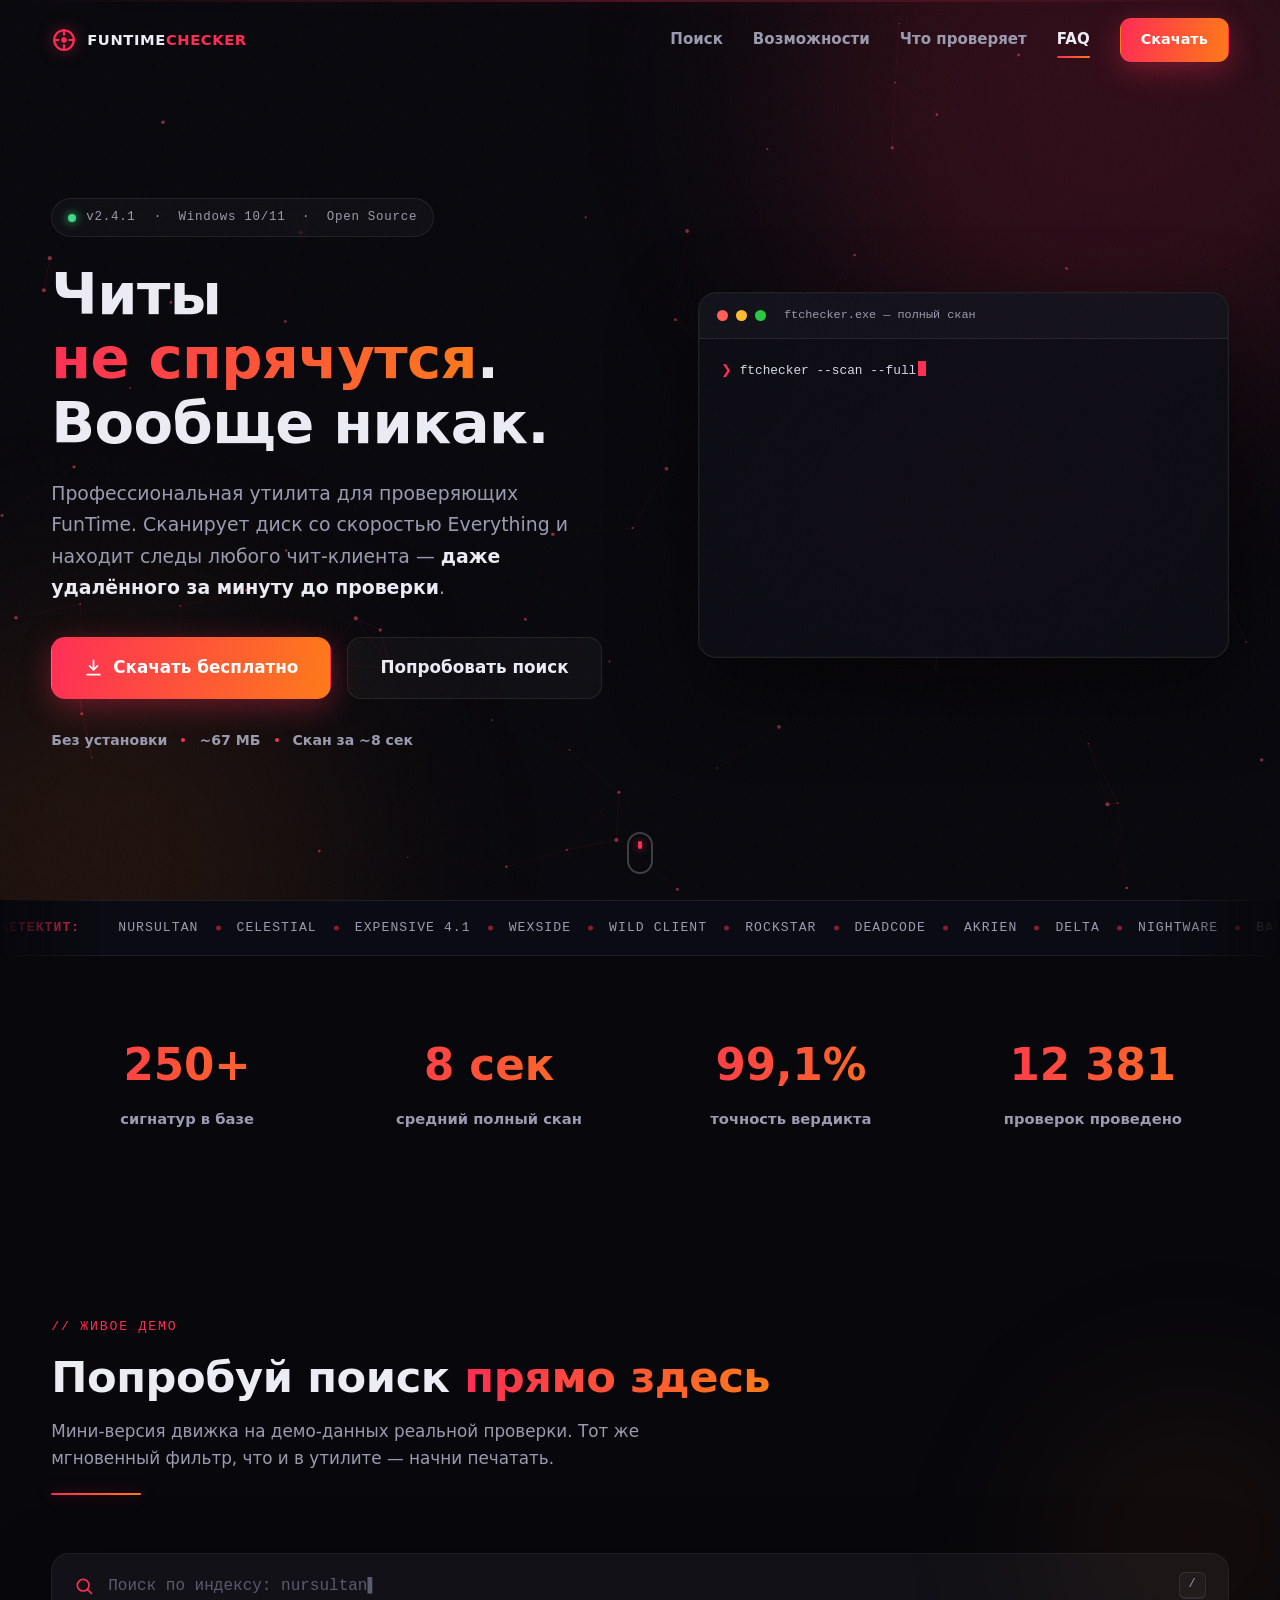
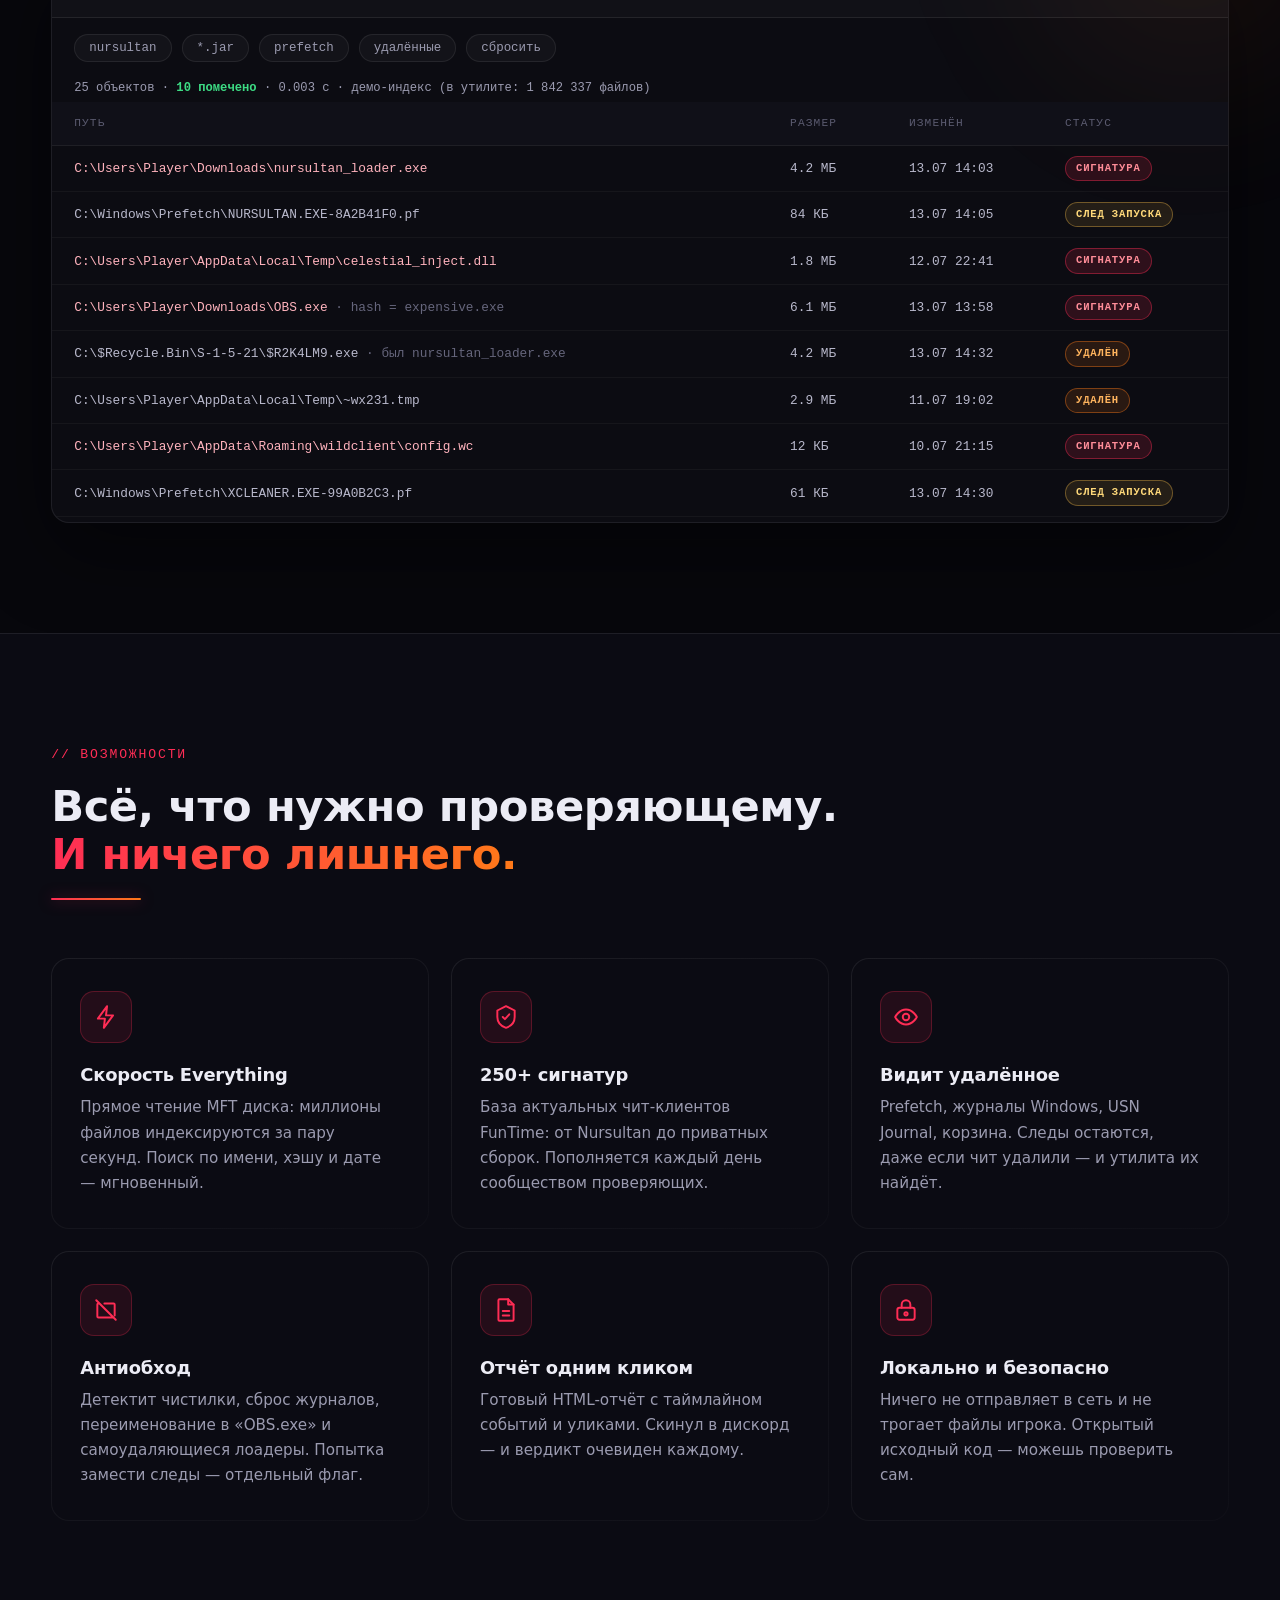
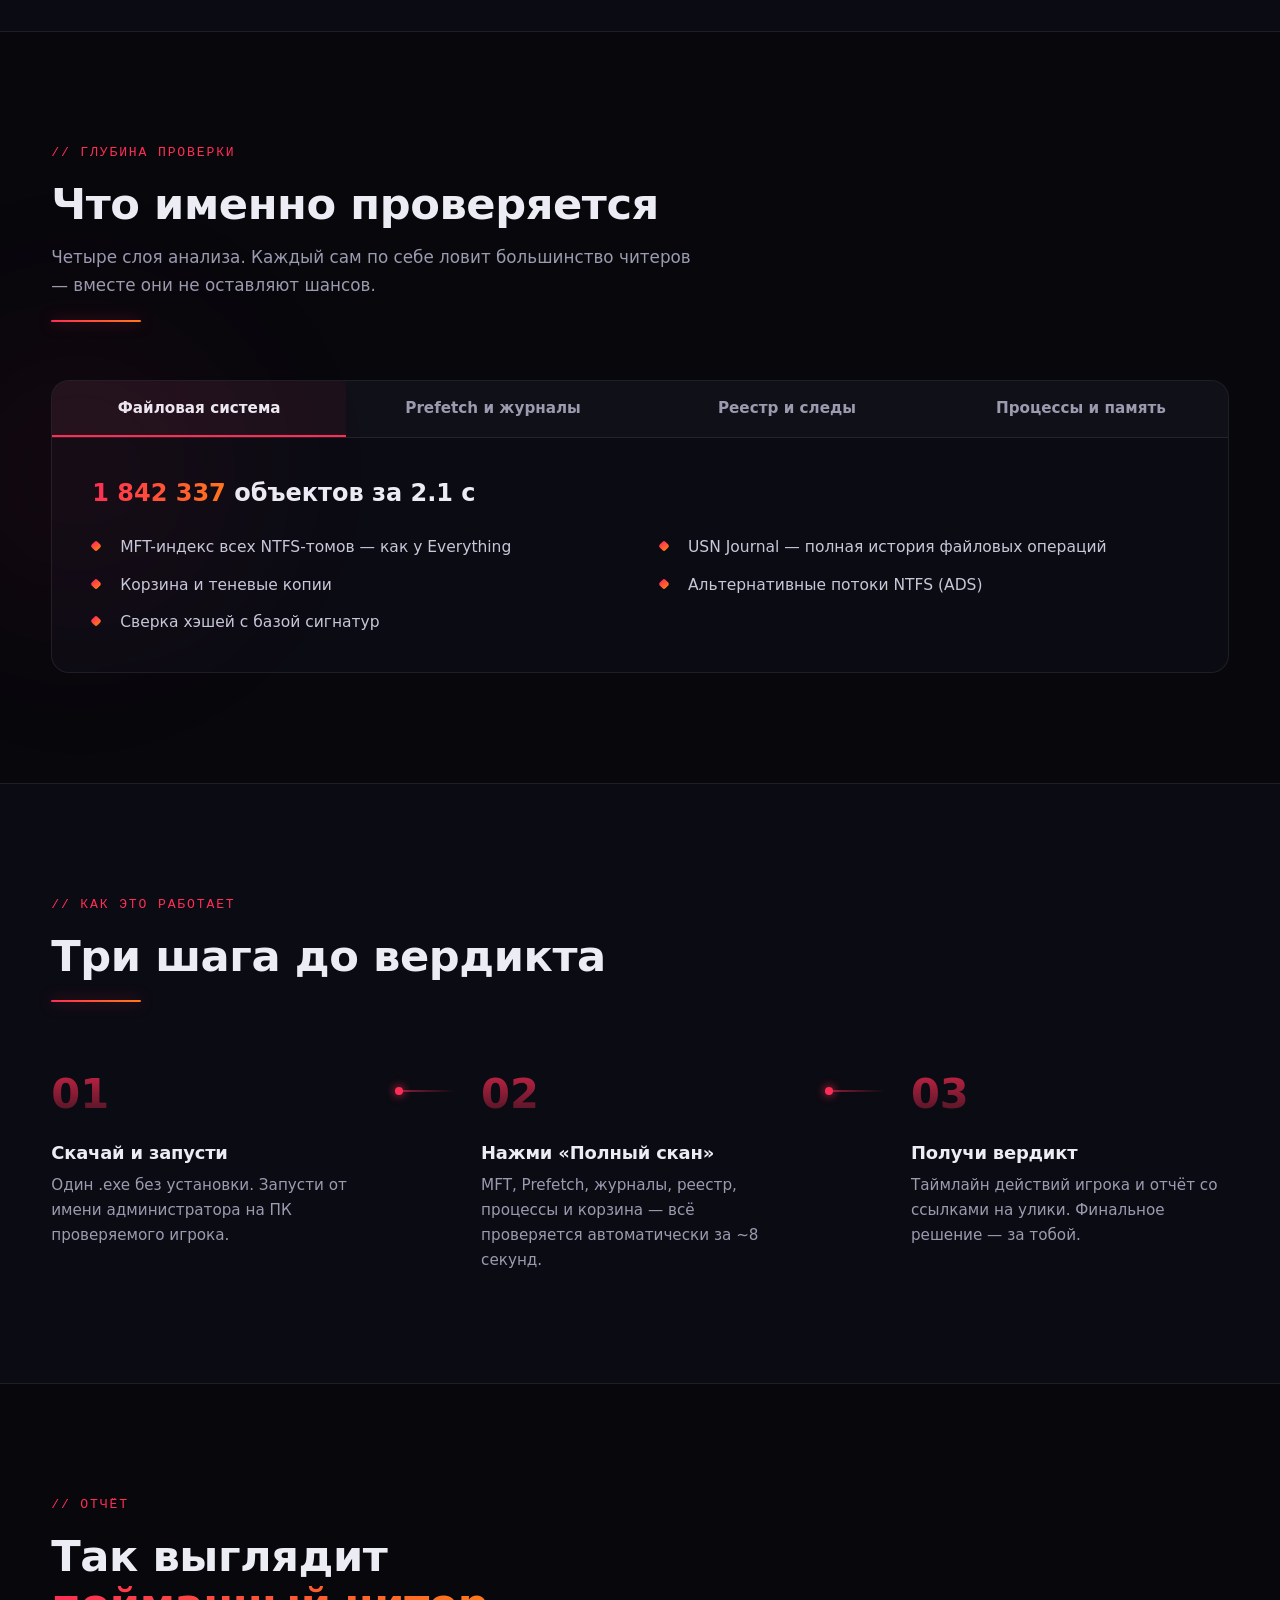
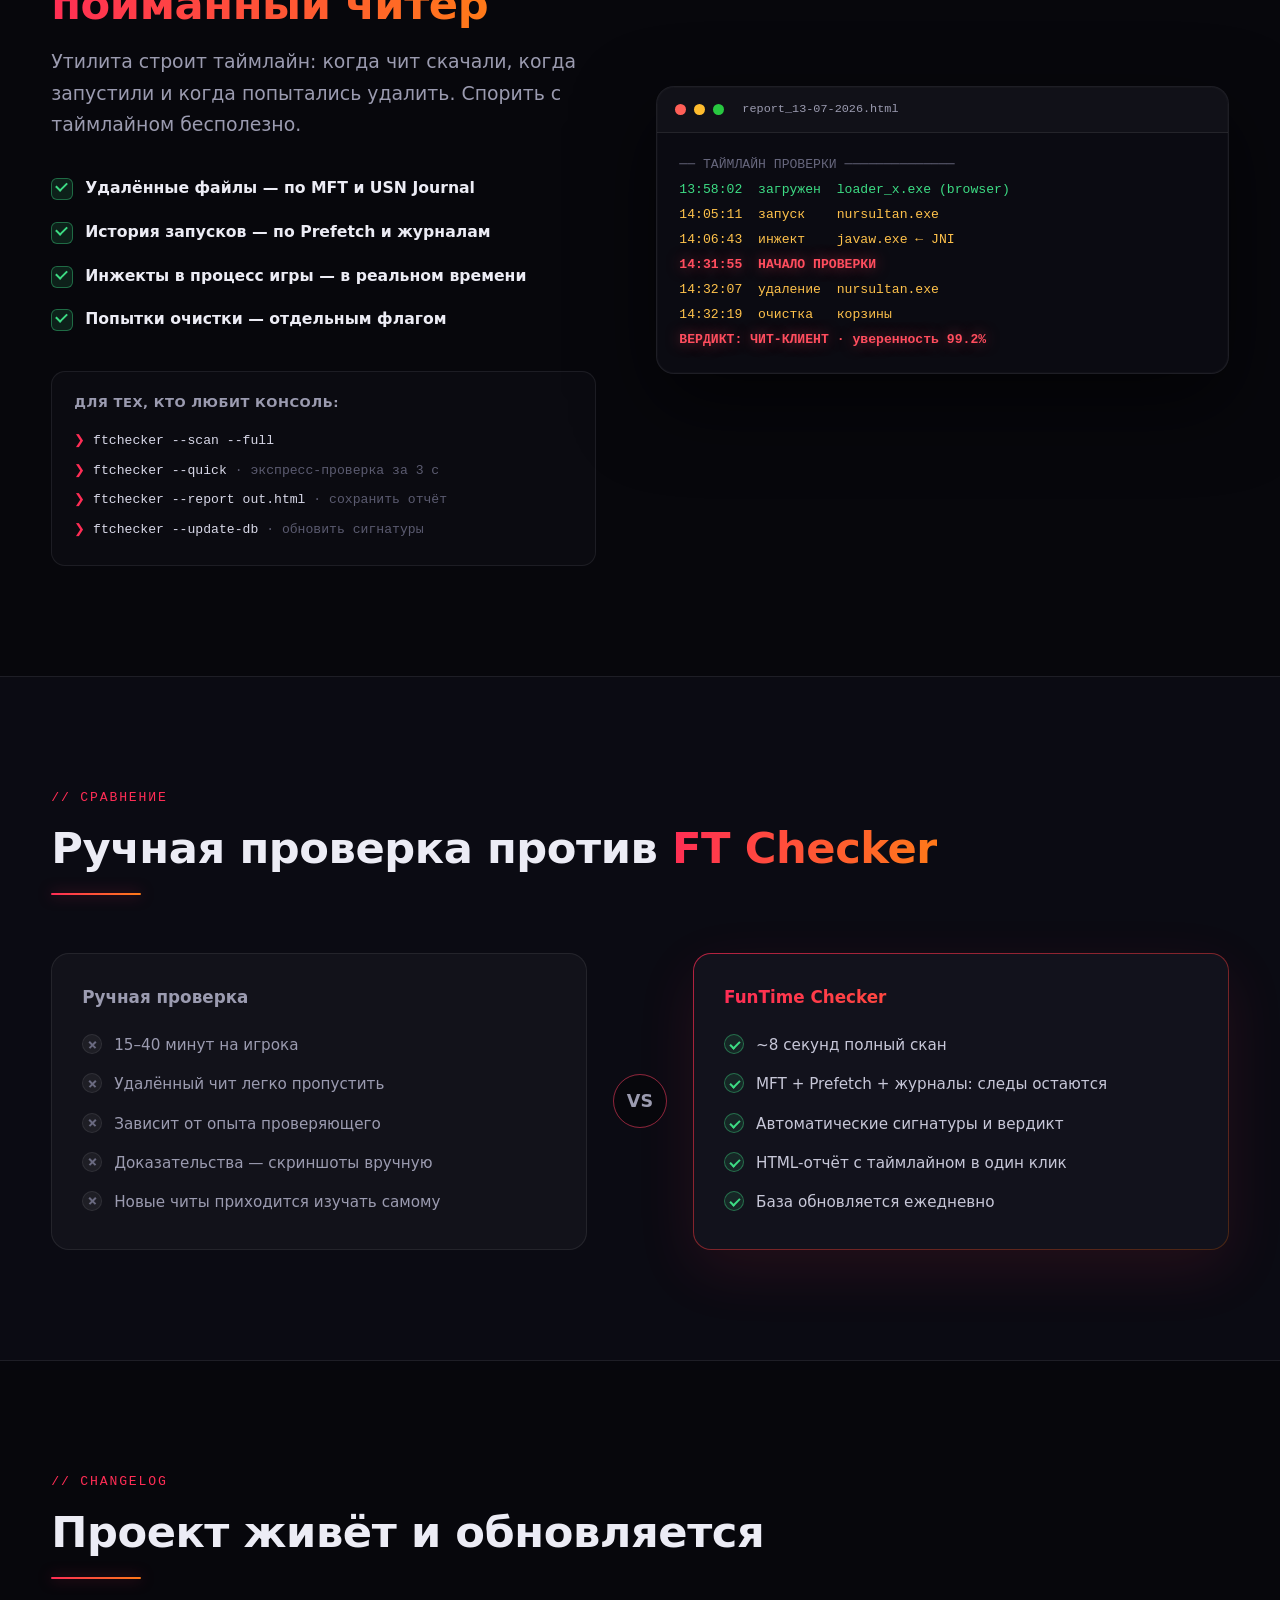
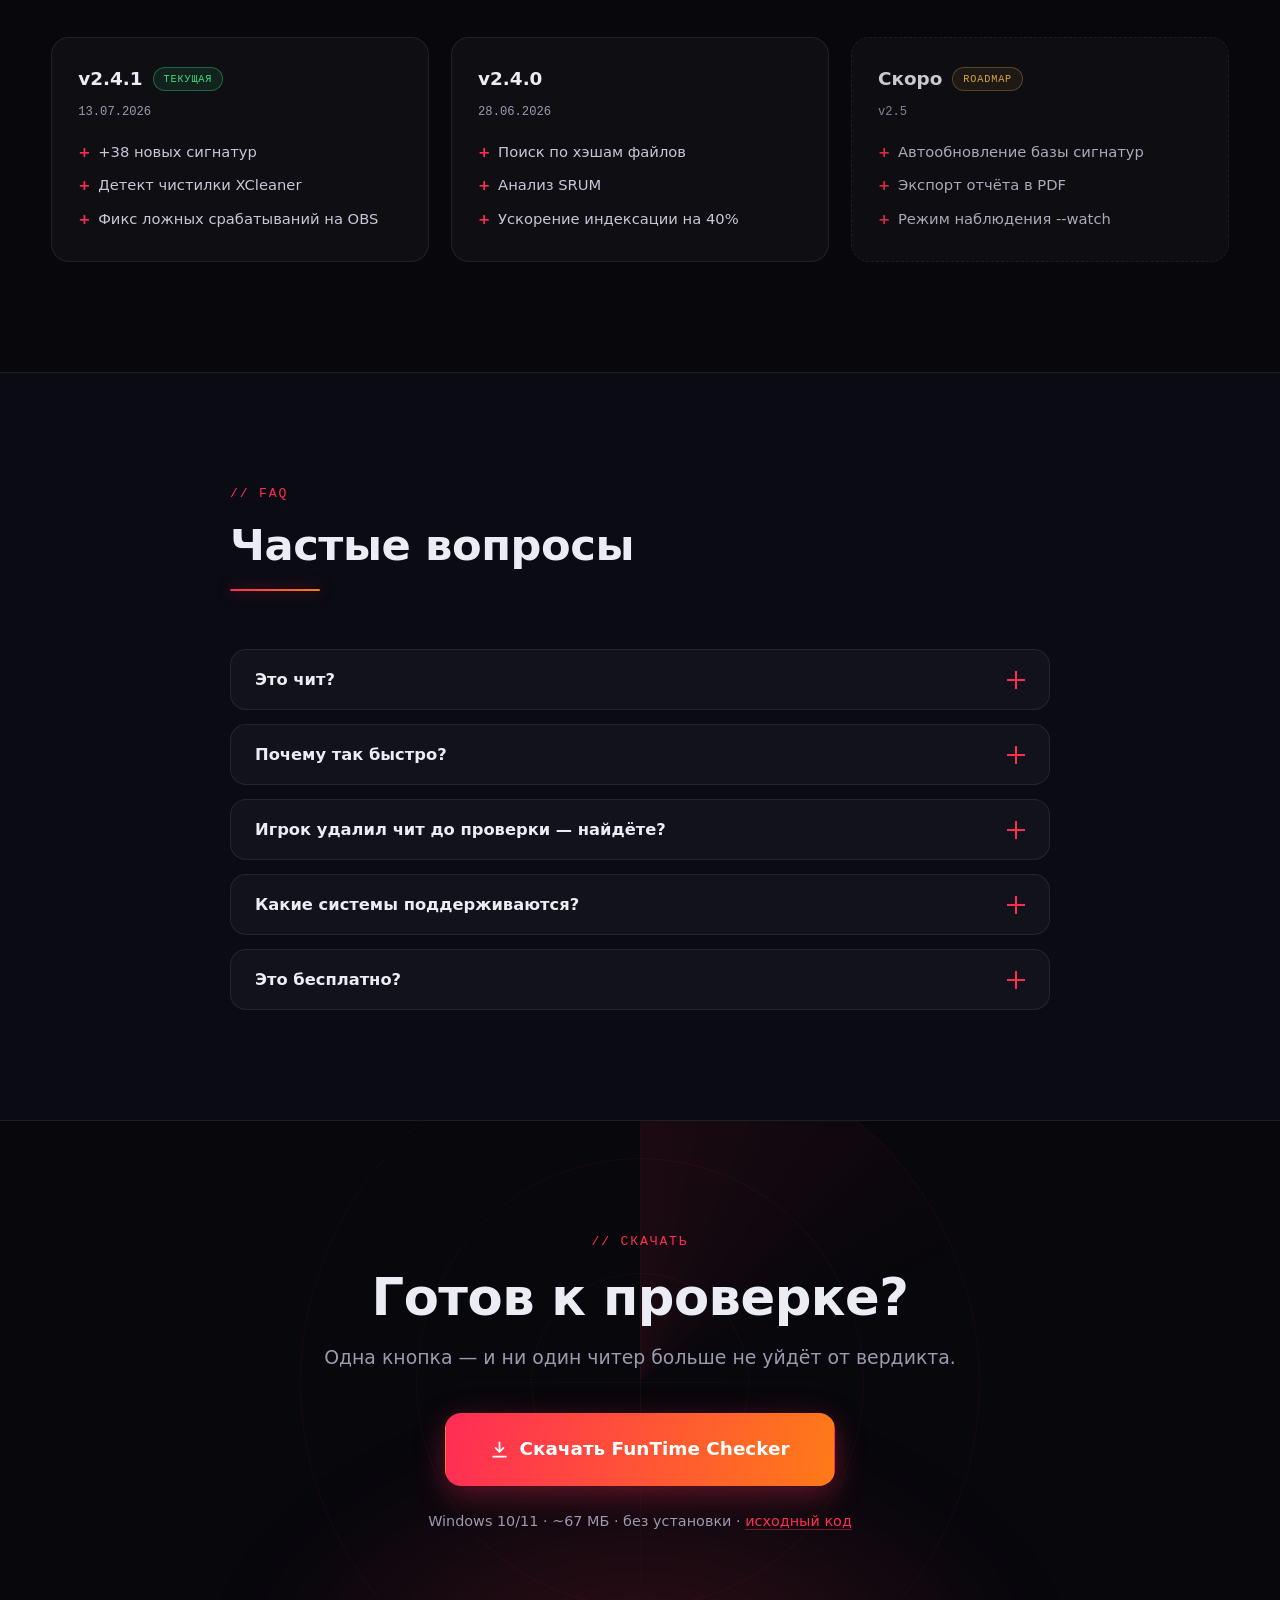
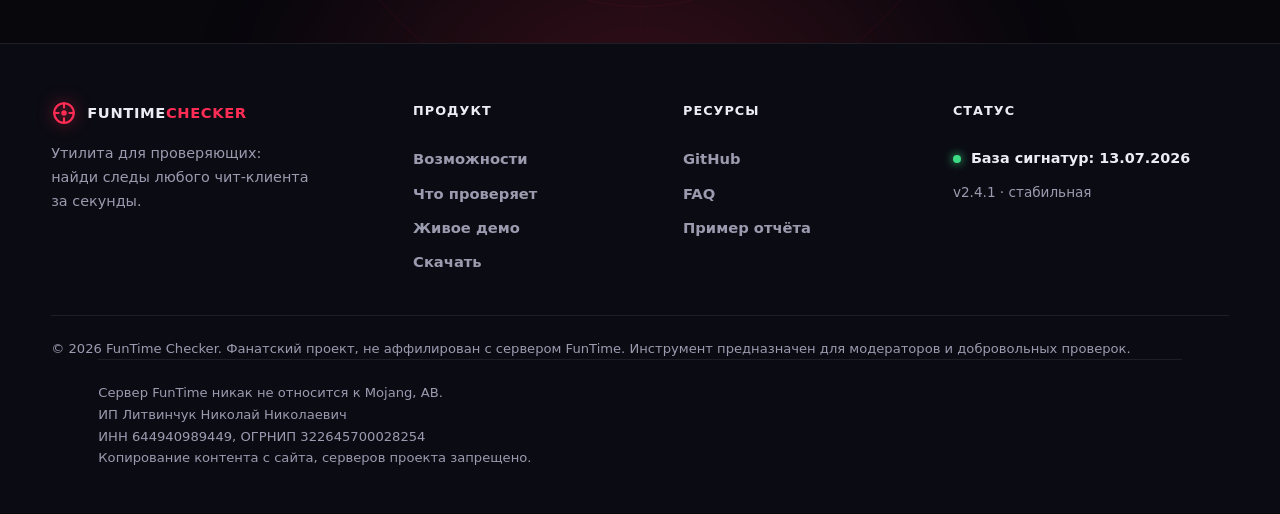
==== commit 6feec7b4: "Update index.htm" ====
--- a/index.htm
+++ b/index.htm
@@ -424,7 +424,7 @@
           </div>
           <div class="faq-item reveal">
             <button class="faq-q" aria-expanded="false">Это бесплатно?<span class="faq-x" aria-hidden="true"></span></button>
-            <div class="faq-a"><p>Да, Mezzane сделал полностью бесплатно. Исходный код открыт на GitHub — можешь изучить, собрать сам и предложить свои сигнатуры в базу.</p></div>
+            <div class="faq-a"><p>Да, Daz0r сделал полностью бесплатно. Исходный код открыт на GitHub — можешь изучить, собрать сам и предложить свои сигнатуры в базу.</p></div>
           </div>
         </div>
       </div>
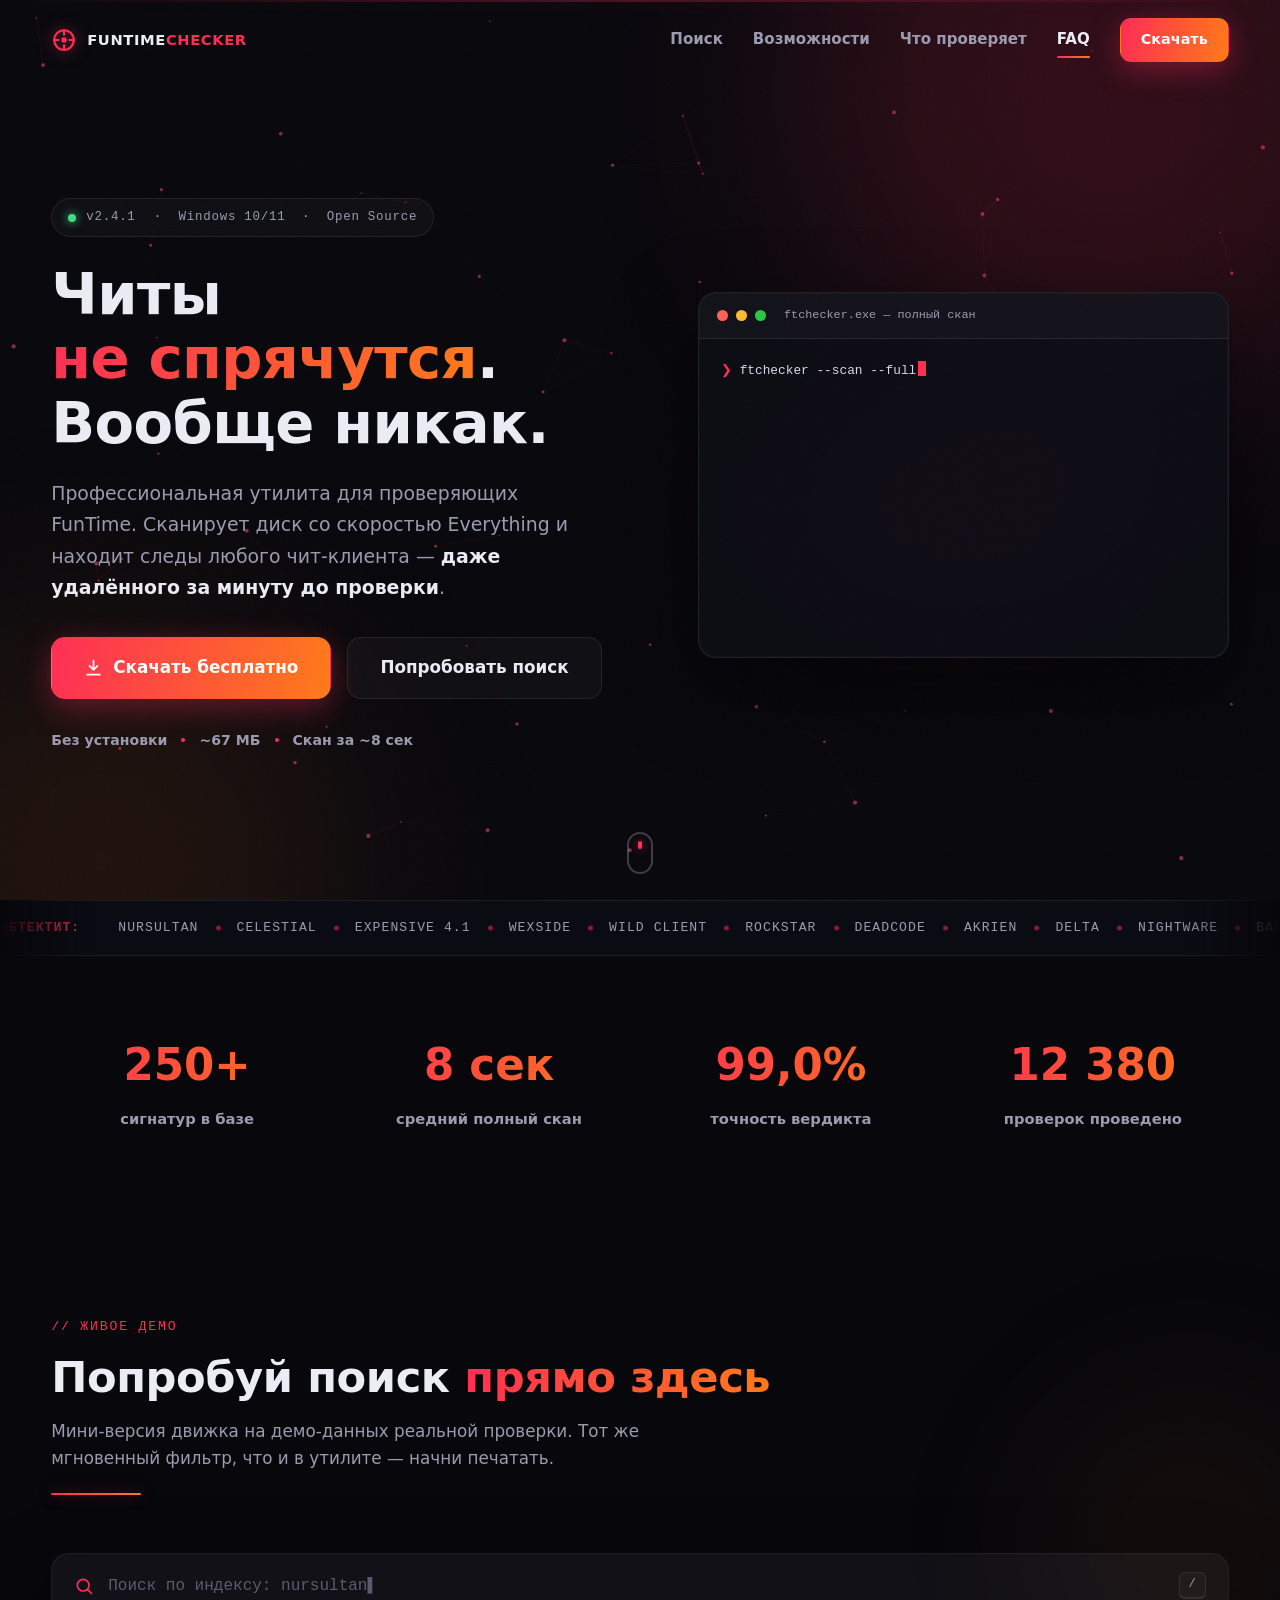
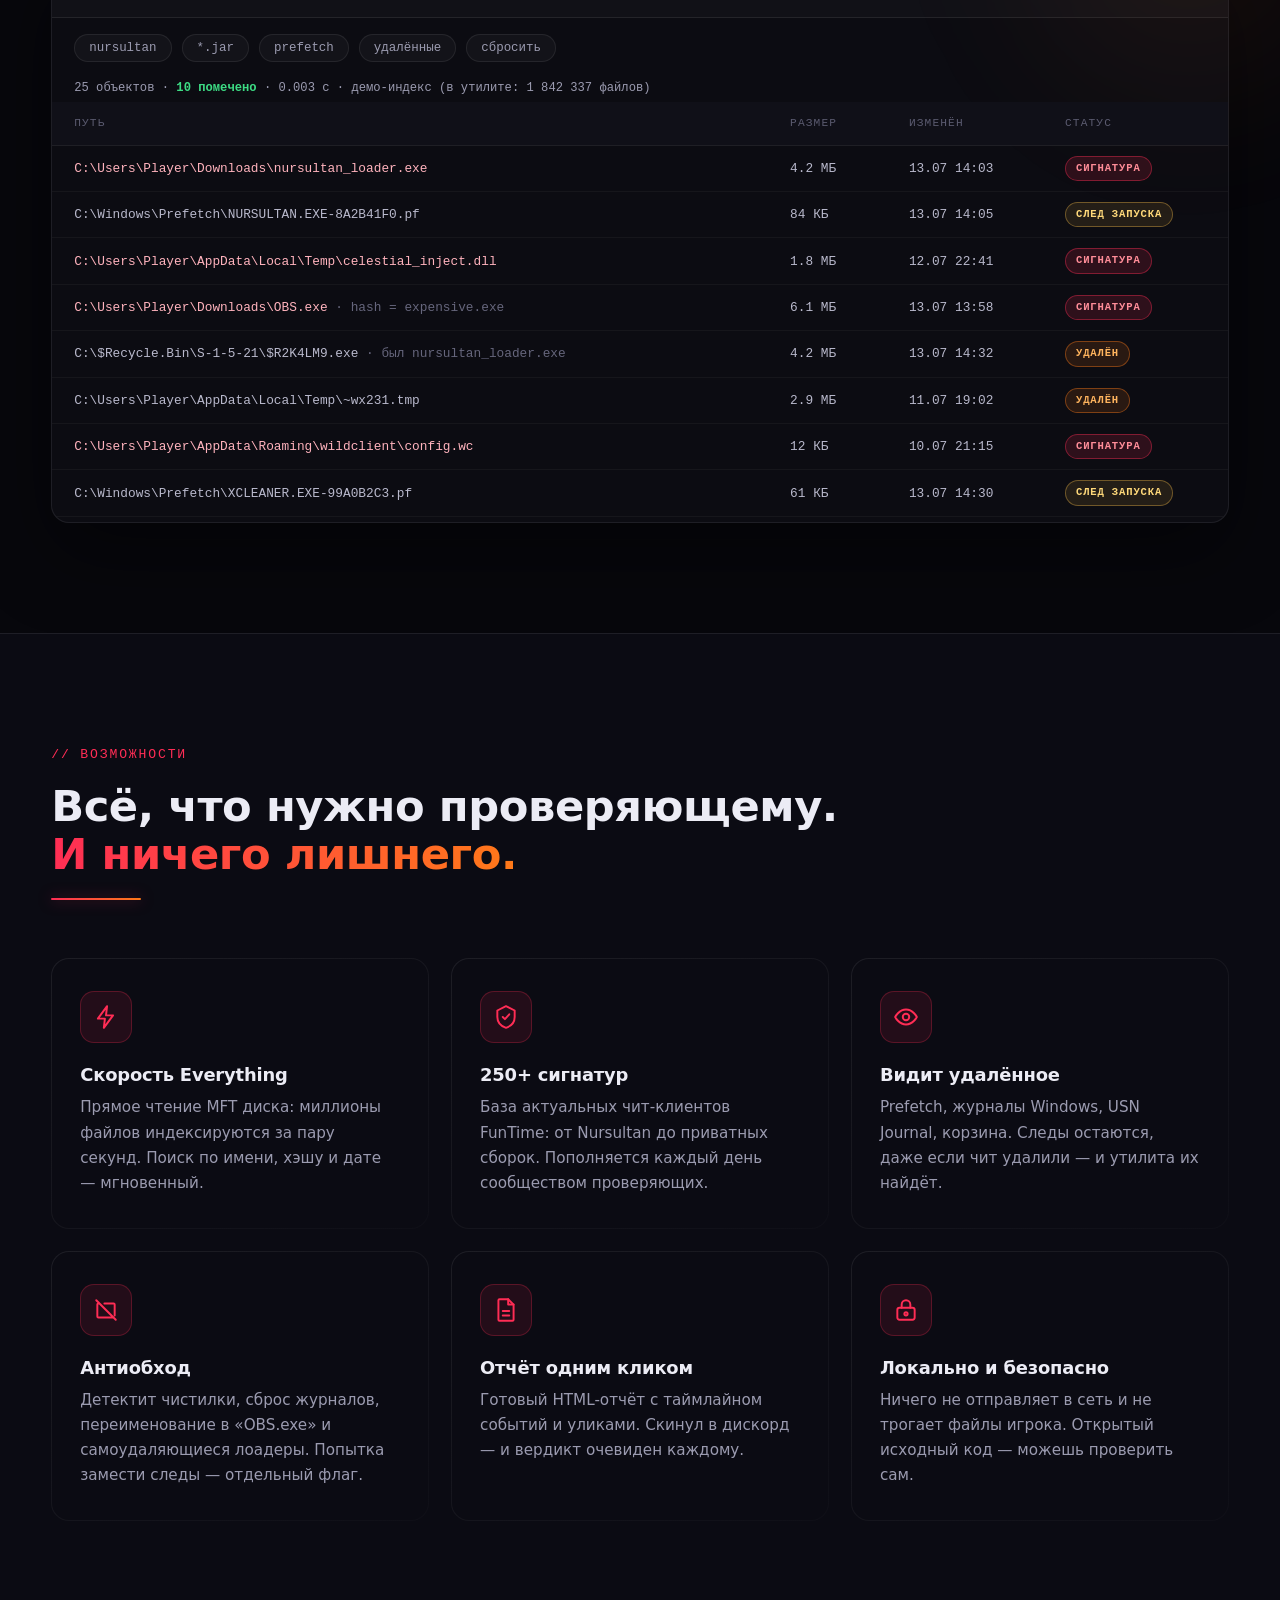
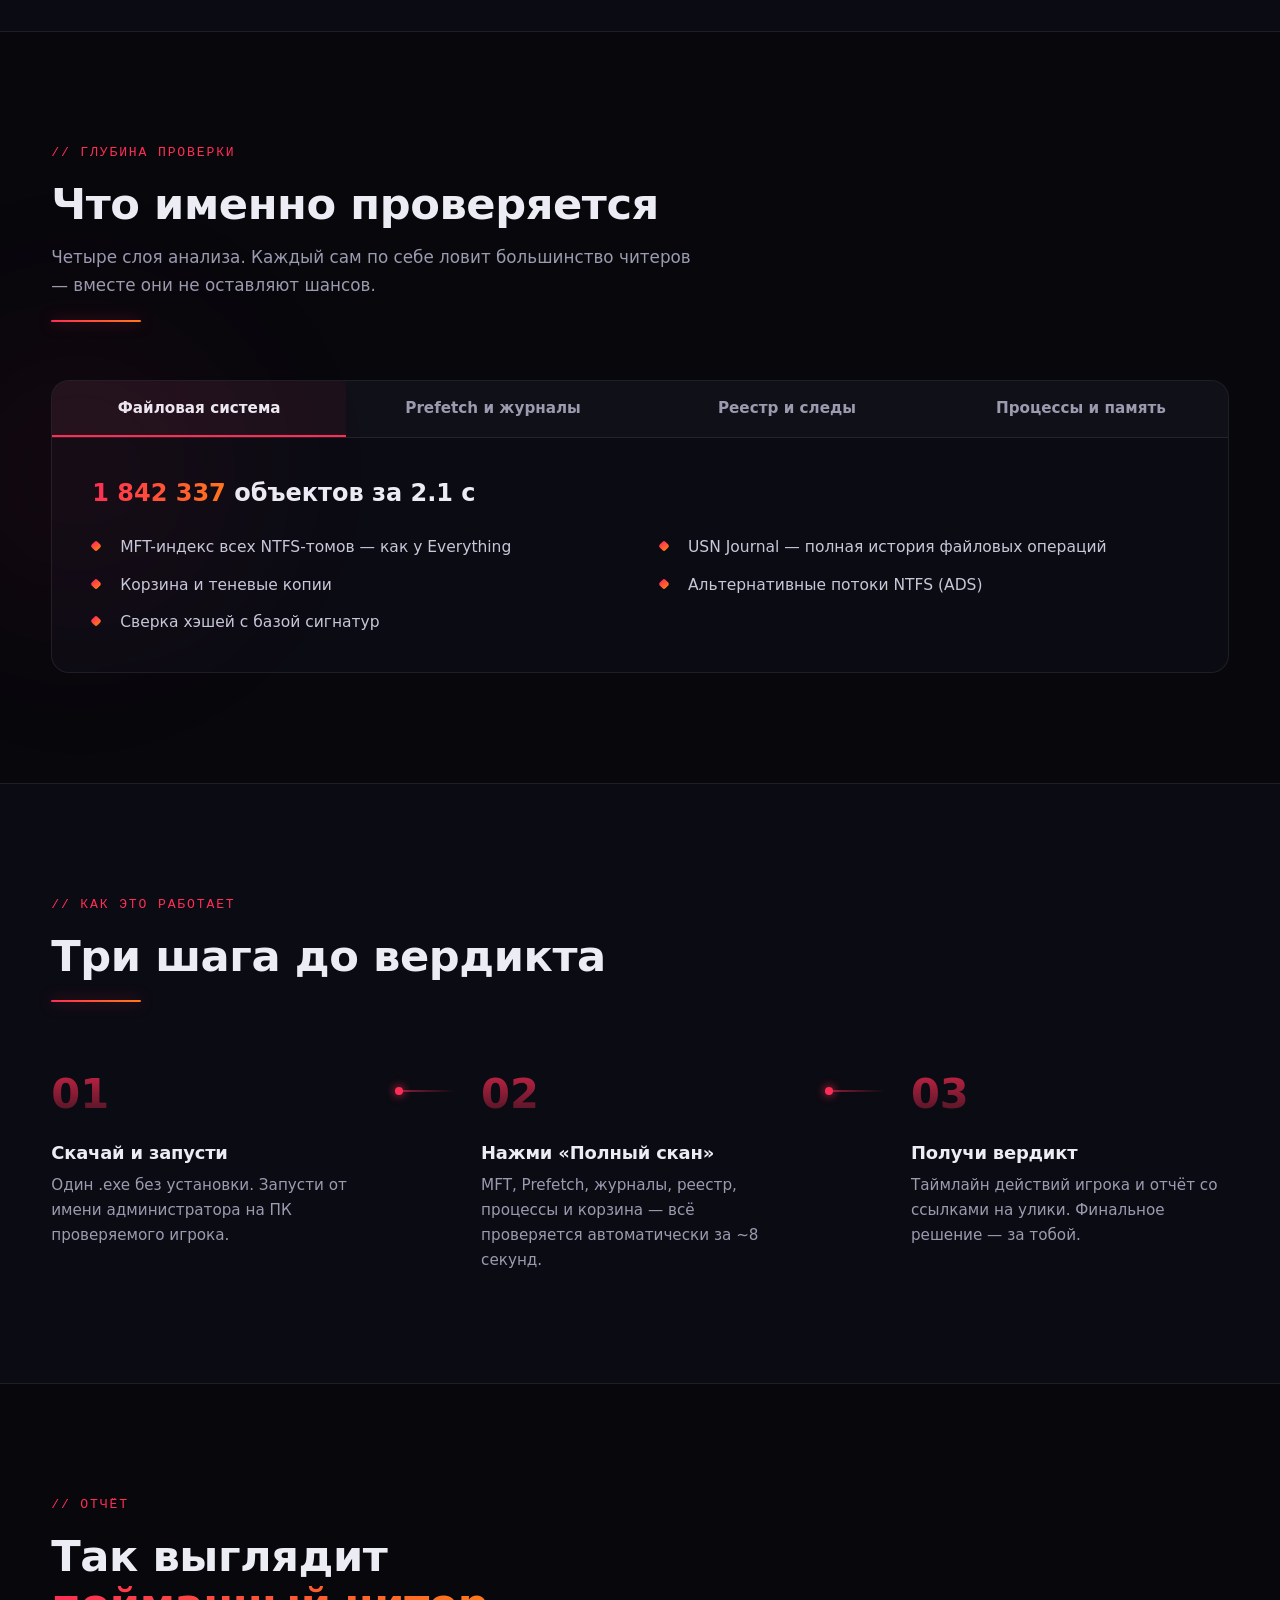
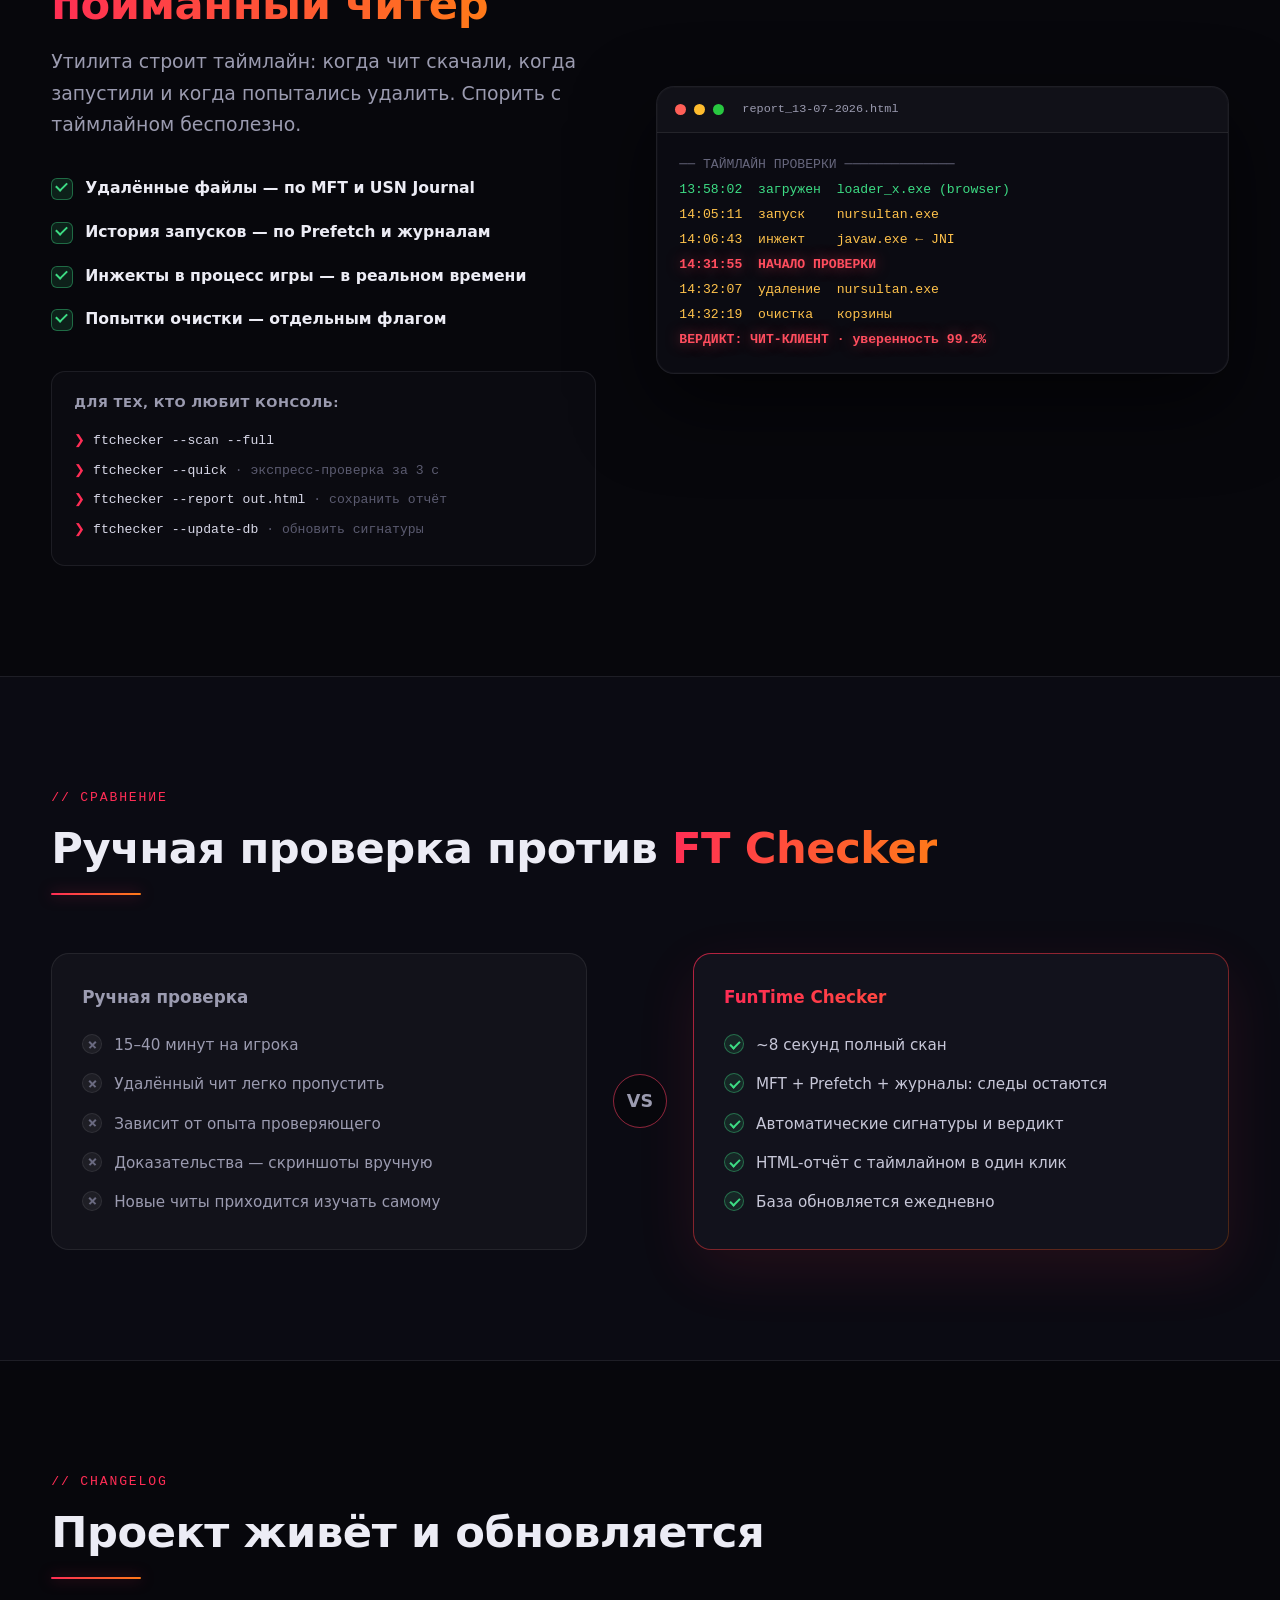
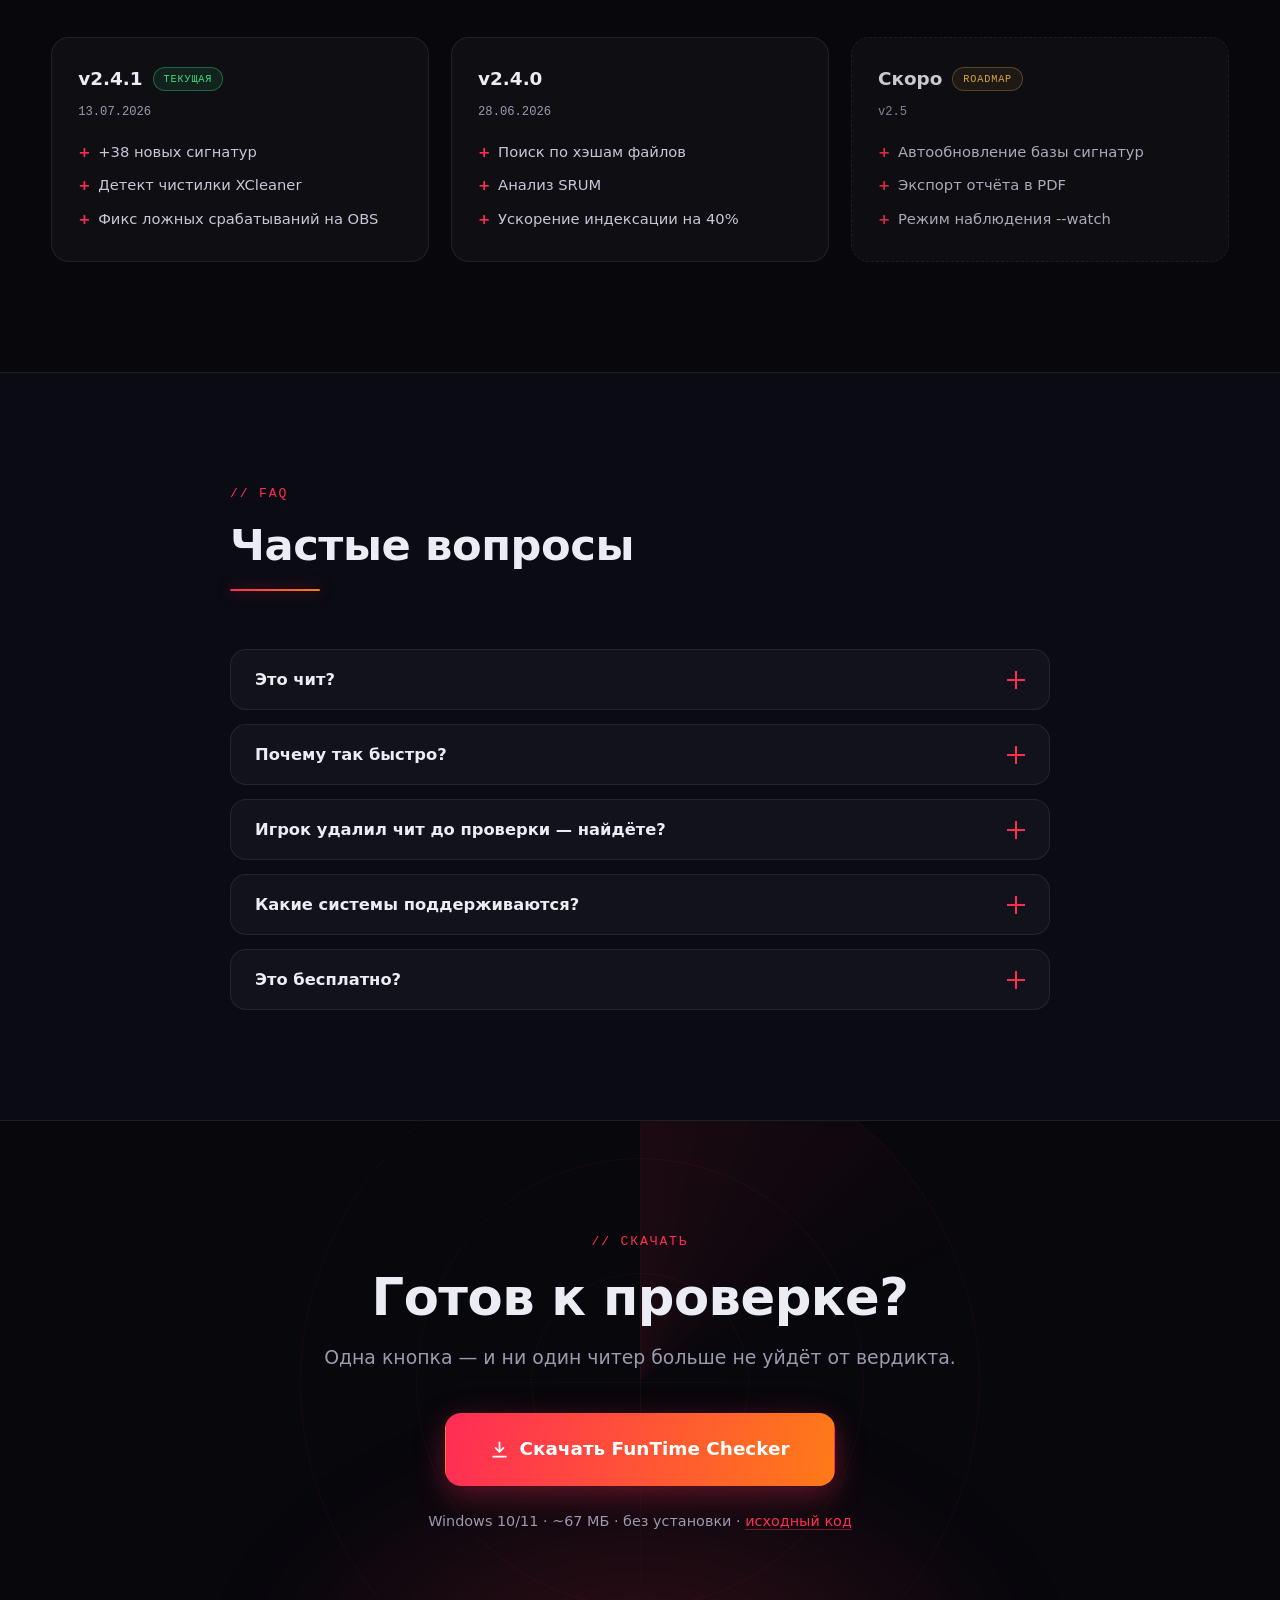
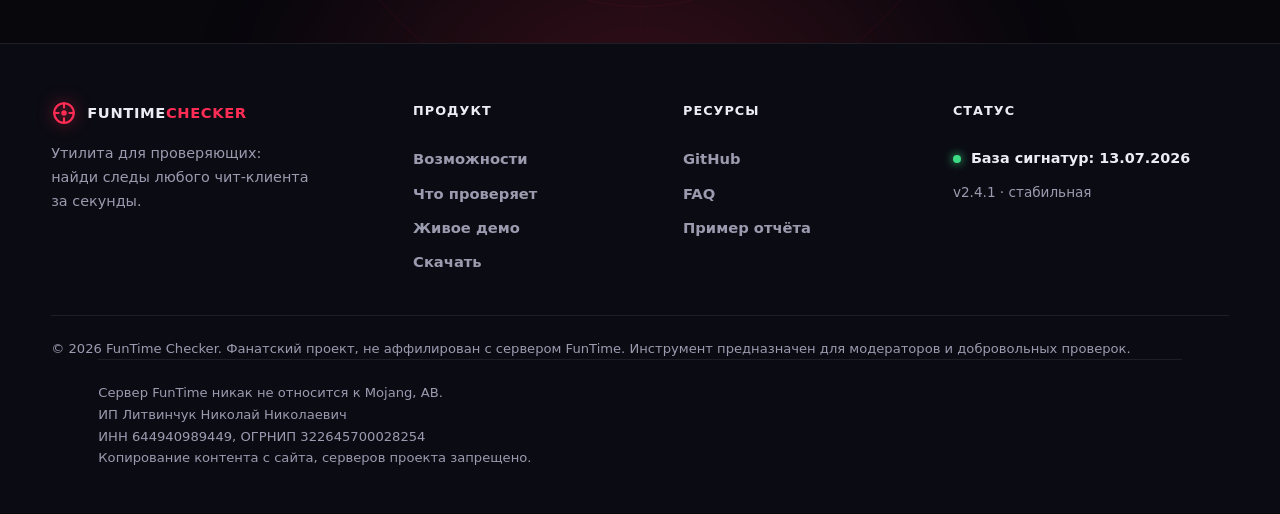
==== commit 23d9c363: "Update index.htm" ====
--- a/index.htm
+++ b/index.htm
@@ -444,11 +444,11 @@
         <div class="eyebrow">// Скачать</div>
         <h2>Готов к проверке?</h2>
         <p class="lead">Одна кнопка — и ни один читер больше не уйдёт от вердикта.</p>
-        <a class="btn btn-primary btn-xl pulse magnetic" id="dlBtn" href="https://github.com/funtime-cheker/funtime-cheker.github.io/releases" target="_blank" rel="noopener">
+        <a class="btn btn-primary btn-xl pulse magnetic" id="dlBtn" href="https://github.com/funtime-checker/funtime-checker.github.io/releases" target="_blank" rel="noopener">
           <svg viewbox="0 0 24 24" fill="none" stroke="currentColor" stroke-width="2.2" stroke-linecap="round" stroke-linejoin="round" aria-hidden="true"><path d="M12 3v12m0 0l-5-5m5 5l5-5M4 21h16"></path></svg>
           Скачать FunTime Checker
         </a>
-        <div class="dl-meta"><span id="dlInfo">Windows 10/11 · ~67 МБ · без установки</span> · <a href="https://github.com/funtime-cheker/funtime-cheker.github.io" target="_blank" rel="noopener">исходный код</a></div>
+        <div class="dl-meta"><span id="dlInfo">Windows 10/11 · ~67 МБ · без установки</span> · <a href="https://github.com/funtime-checker/funtime-checker.github.io" target="_blank" rel="noopener">исходный код</a></div>
         <div class="dl-note" id="dlNote" hidden=""></div>
       </div>
     </section>
@@ -473,7 +473,7 @@
       </nav>
       <nav class="footer-col" aria-label="Ресурсы">
         <div class="footer-title">Ресурсы</div>
-        <a href="https://github.com/funtime-cheker/funtime-cheker.github.io" target="_blank" rel="noopener">GitHub</a>
+        <a href="https://github.com/funtime-checker/funtime-checker.github.io" target="_blank" rel="noopener">GitHub</a>
         <a href="#faq">FAQ</a>
         <a href="#demo">Пример отчёта</a>
       </nav>
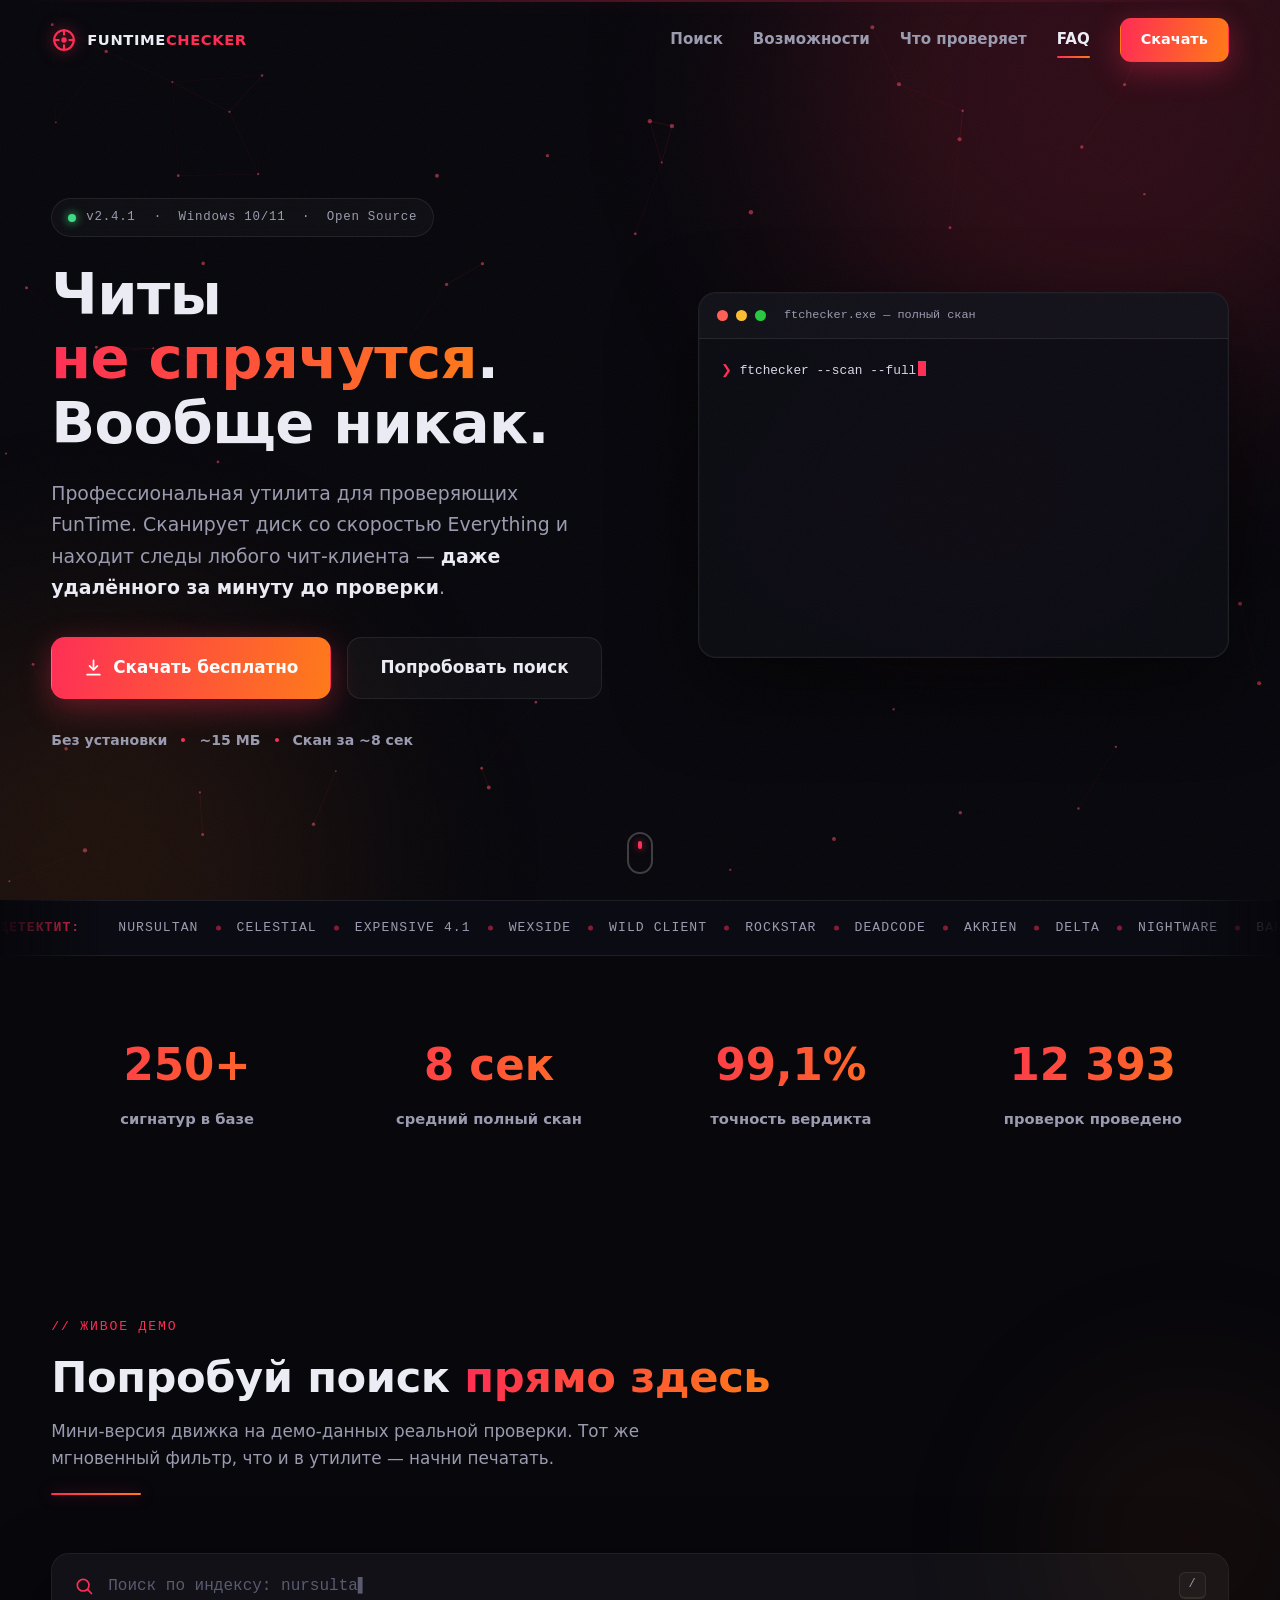
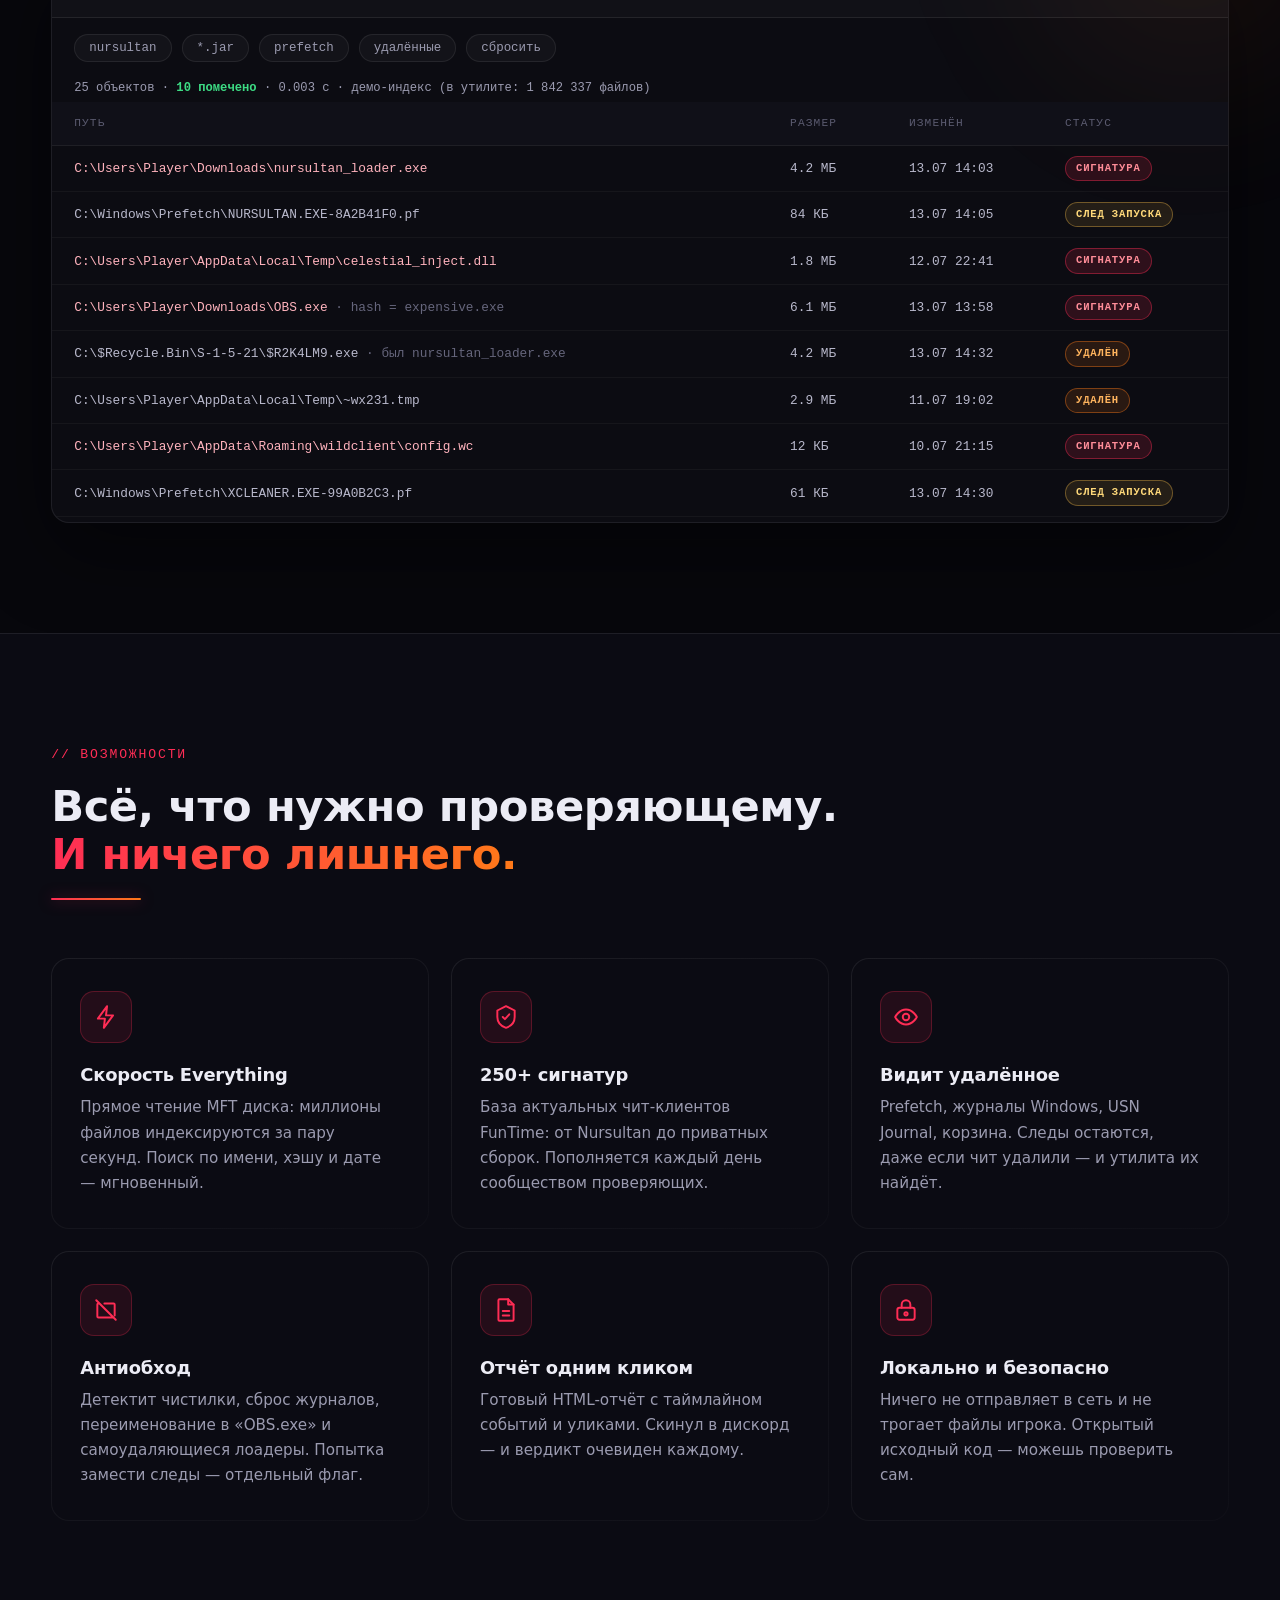
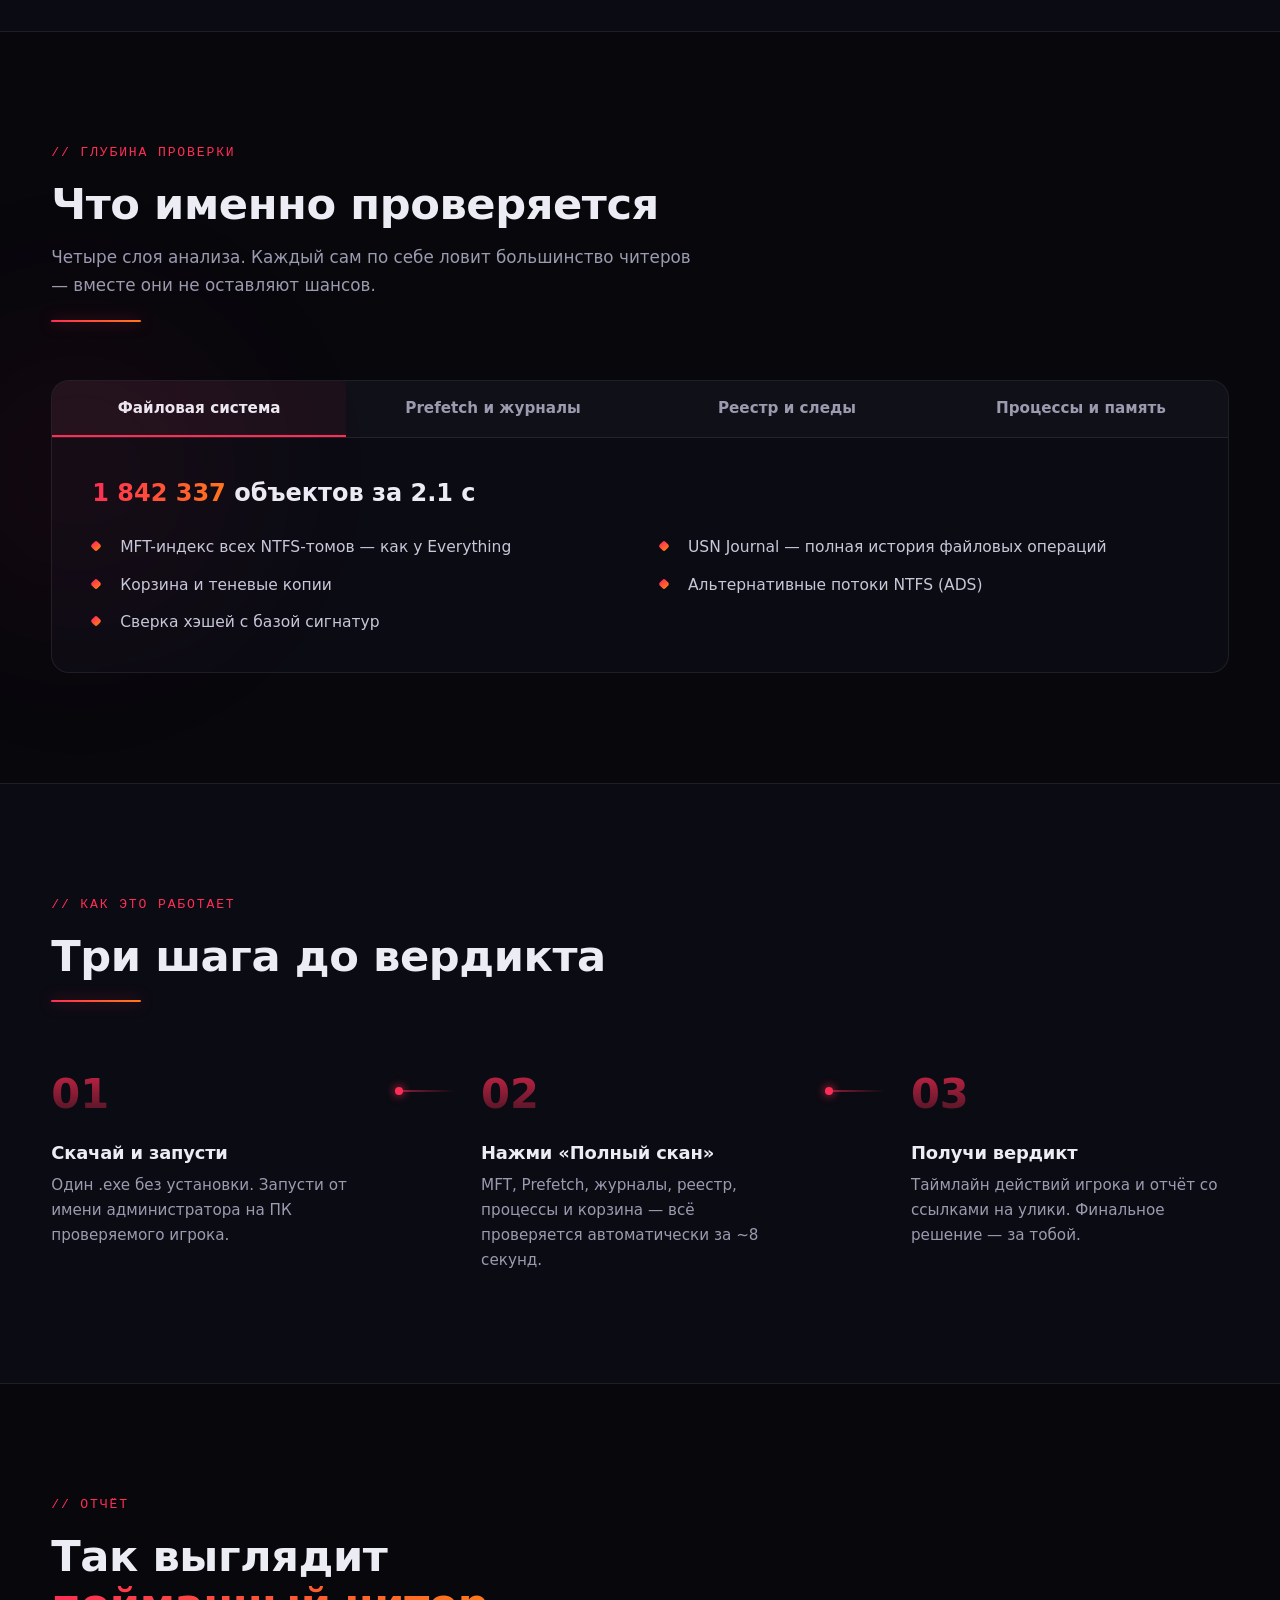
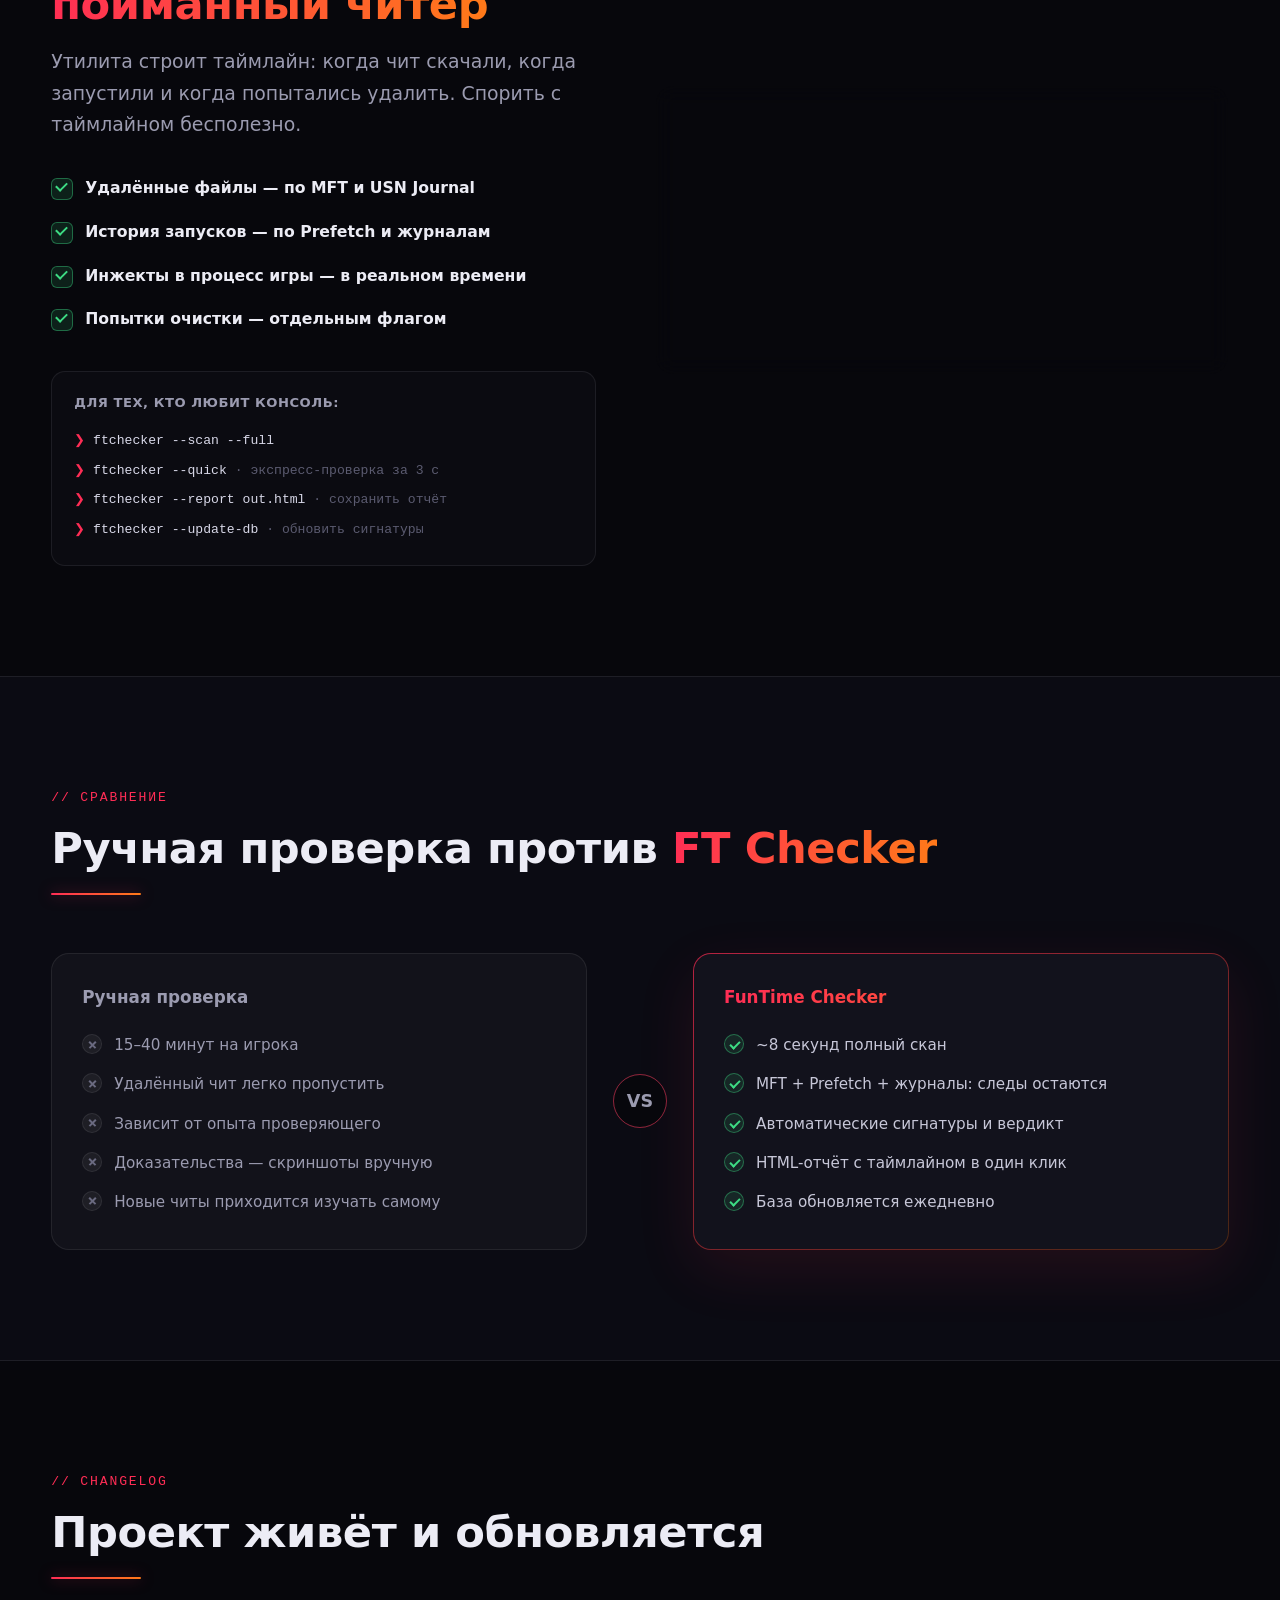
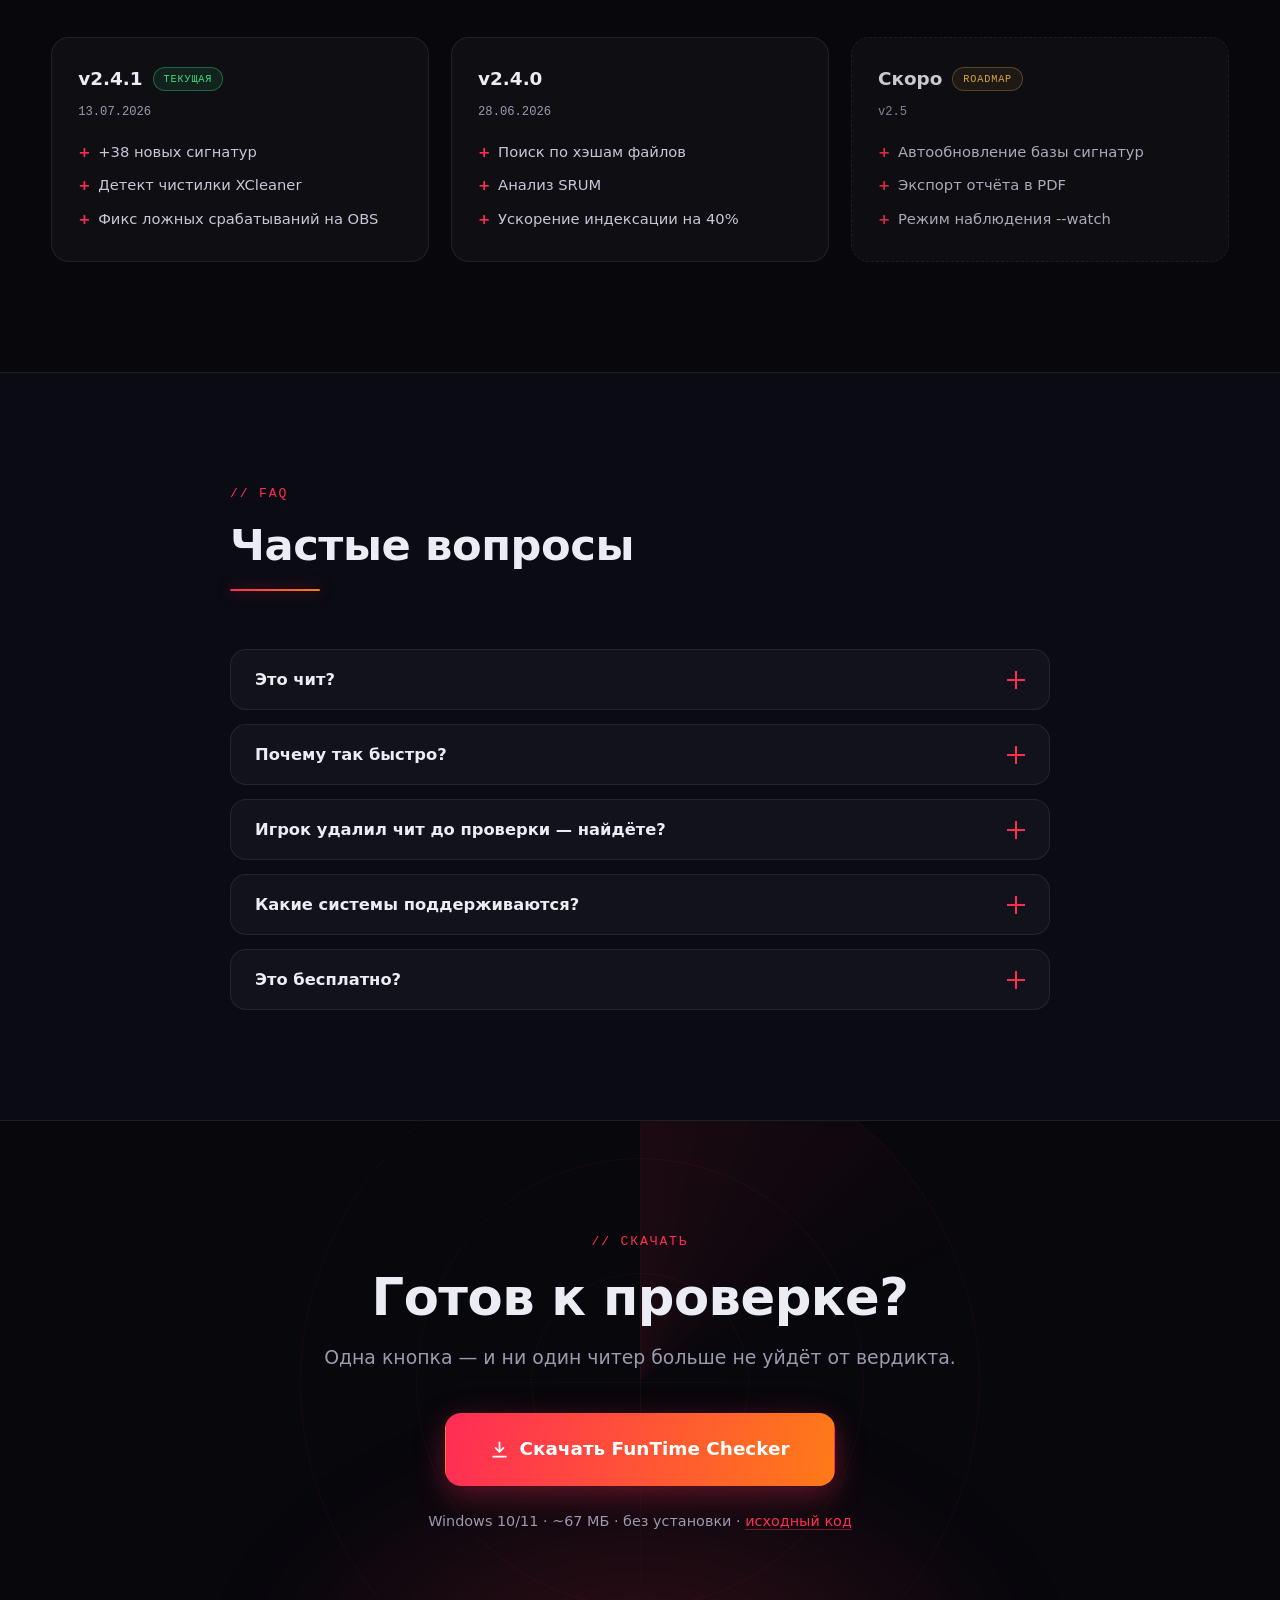
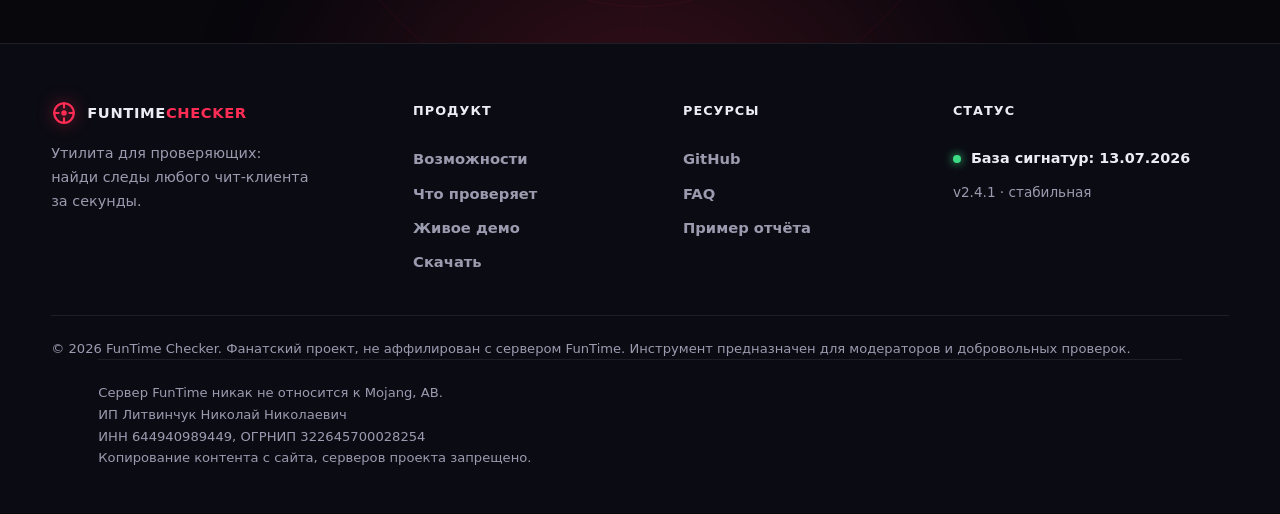
==== commit 79a37f7a: "Update index.htm" ====
--- a/index.htm
+++ b/index.htm
@@ -85,7 +85,7 @@
             <a href="#search" class="btn btn-ghost btn-lg">Попробовать поиск</a>
           </div>
           <div class="hero-meta reveal d4">
-            <span>Без установки</span><i></i><span>~67 МБ</span><i></i><span>Скан за ~8 сек</span>
+            <span>Без установки</span><i></i><span>~15 МБ</span><i></i><span>Скан за ~8 сек</span>
           </div>
         </div>
 
